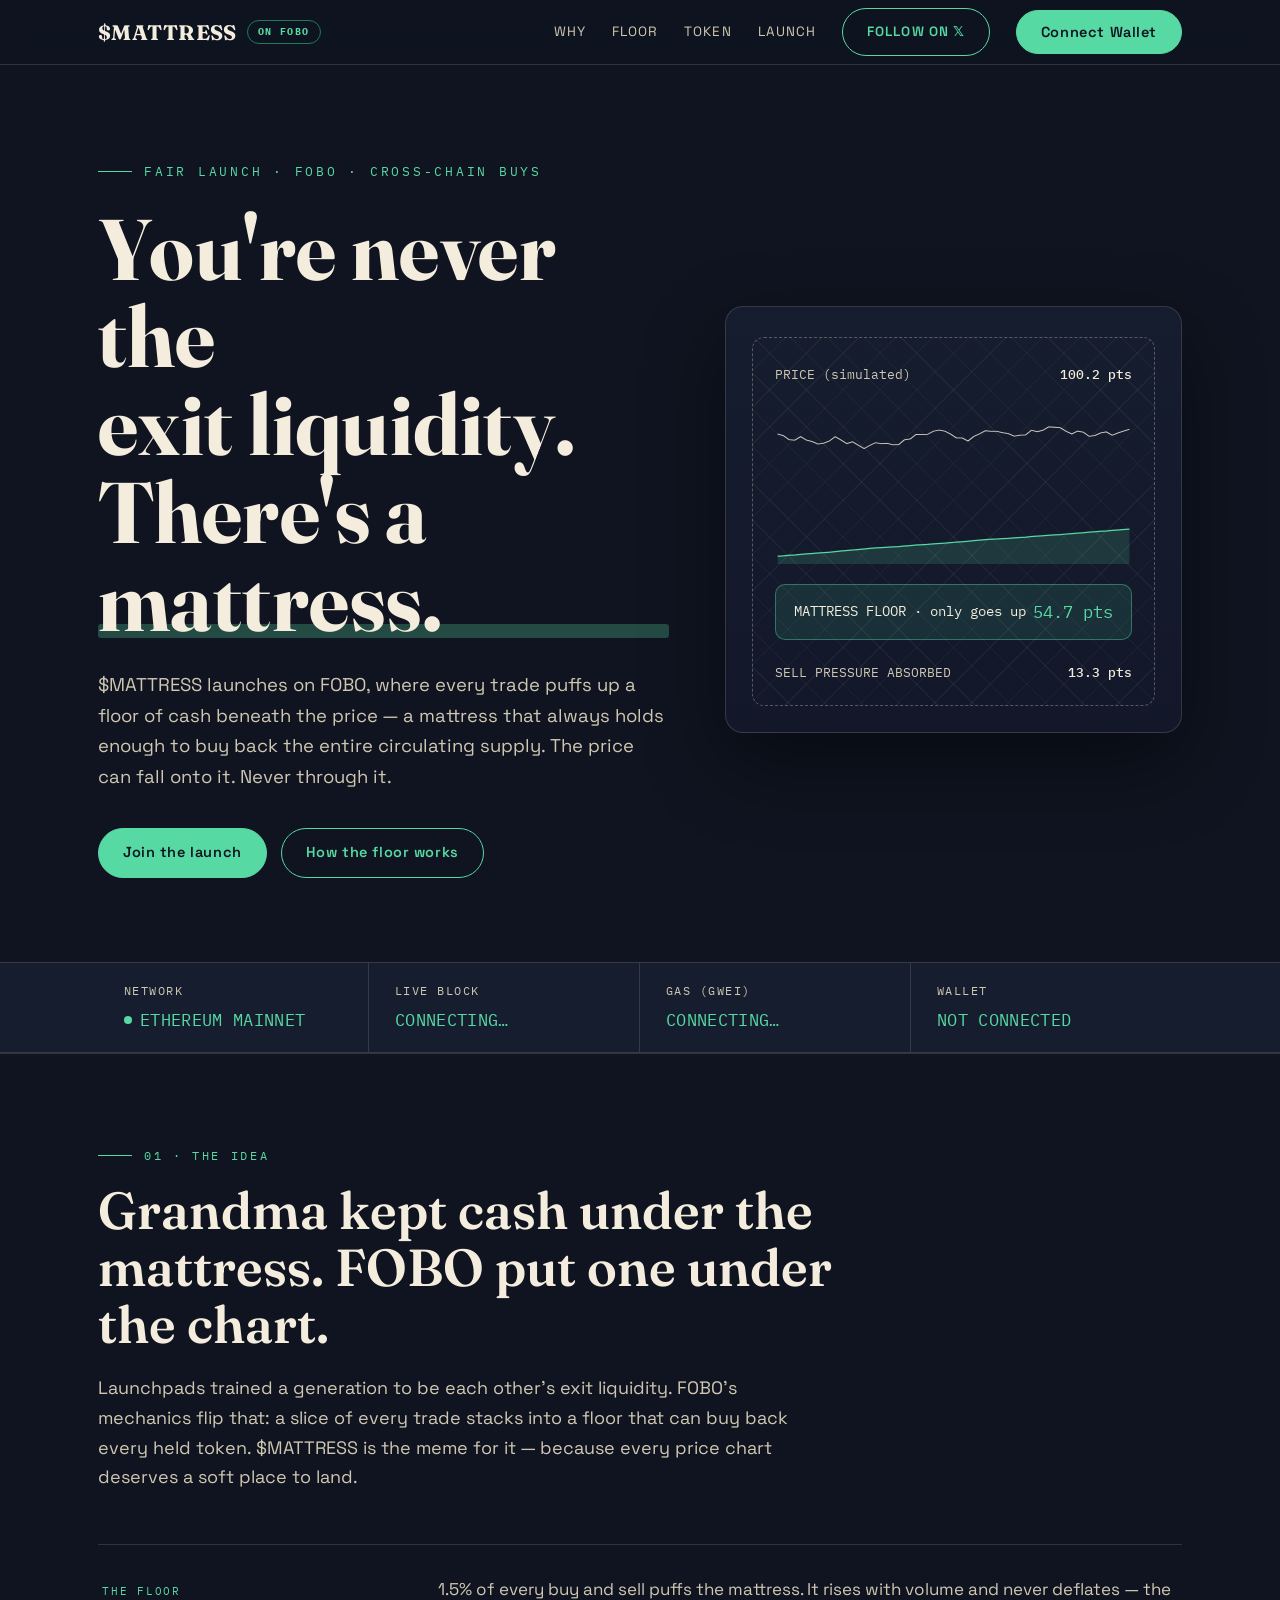
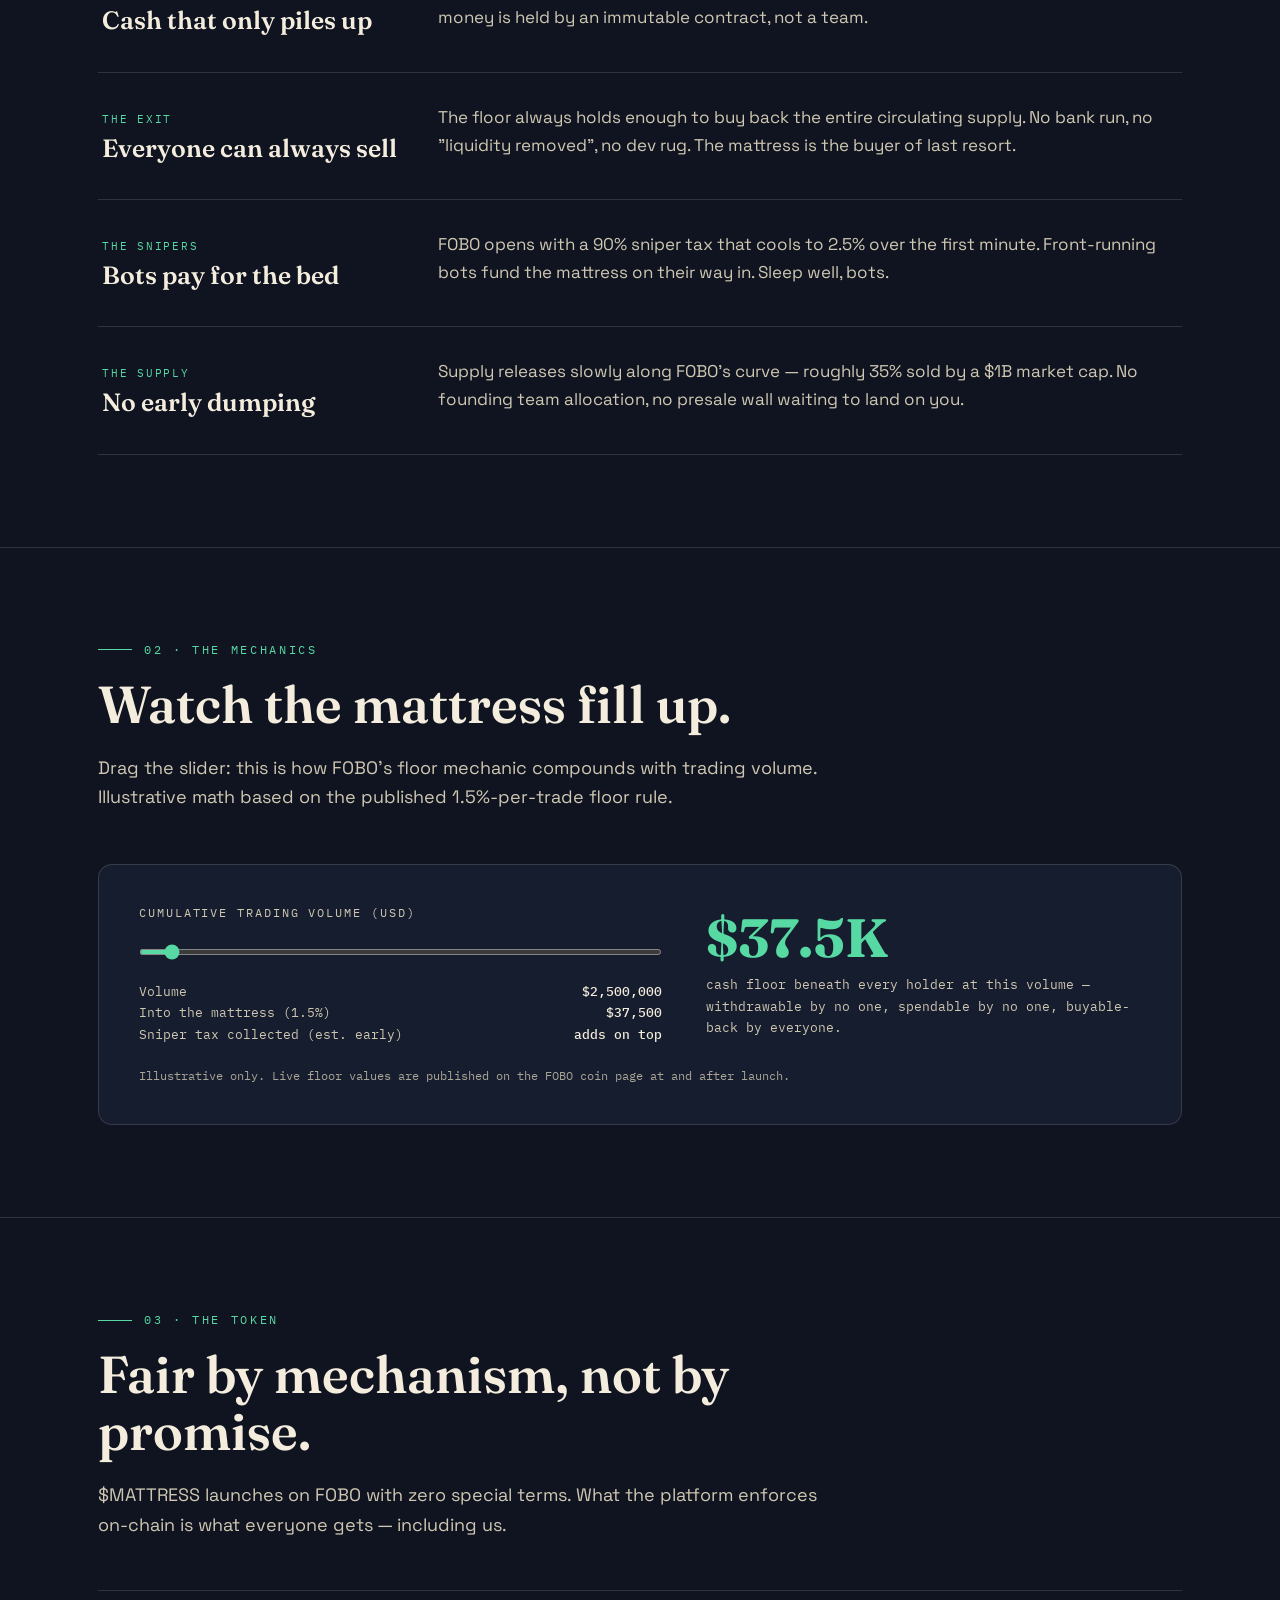
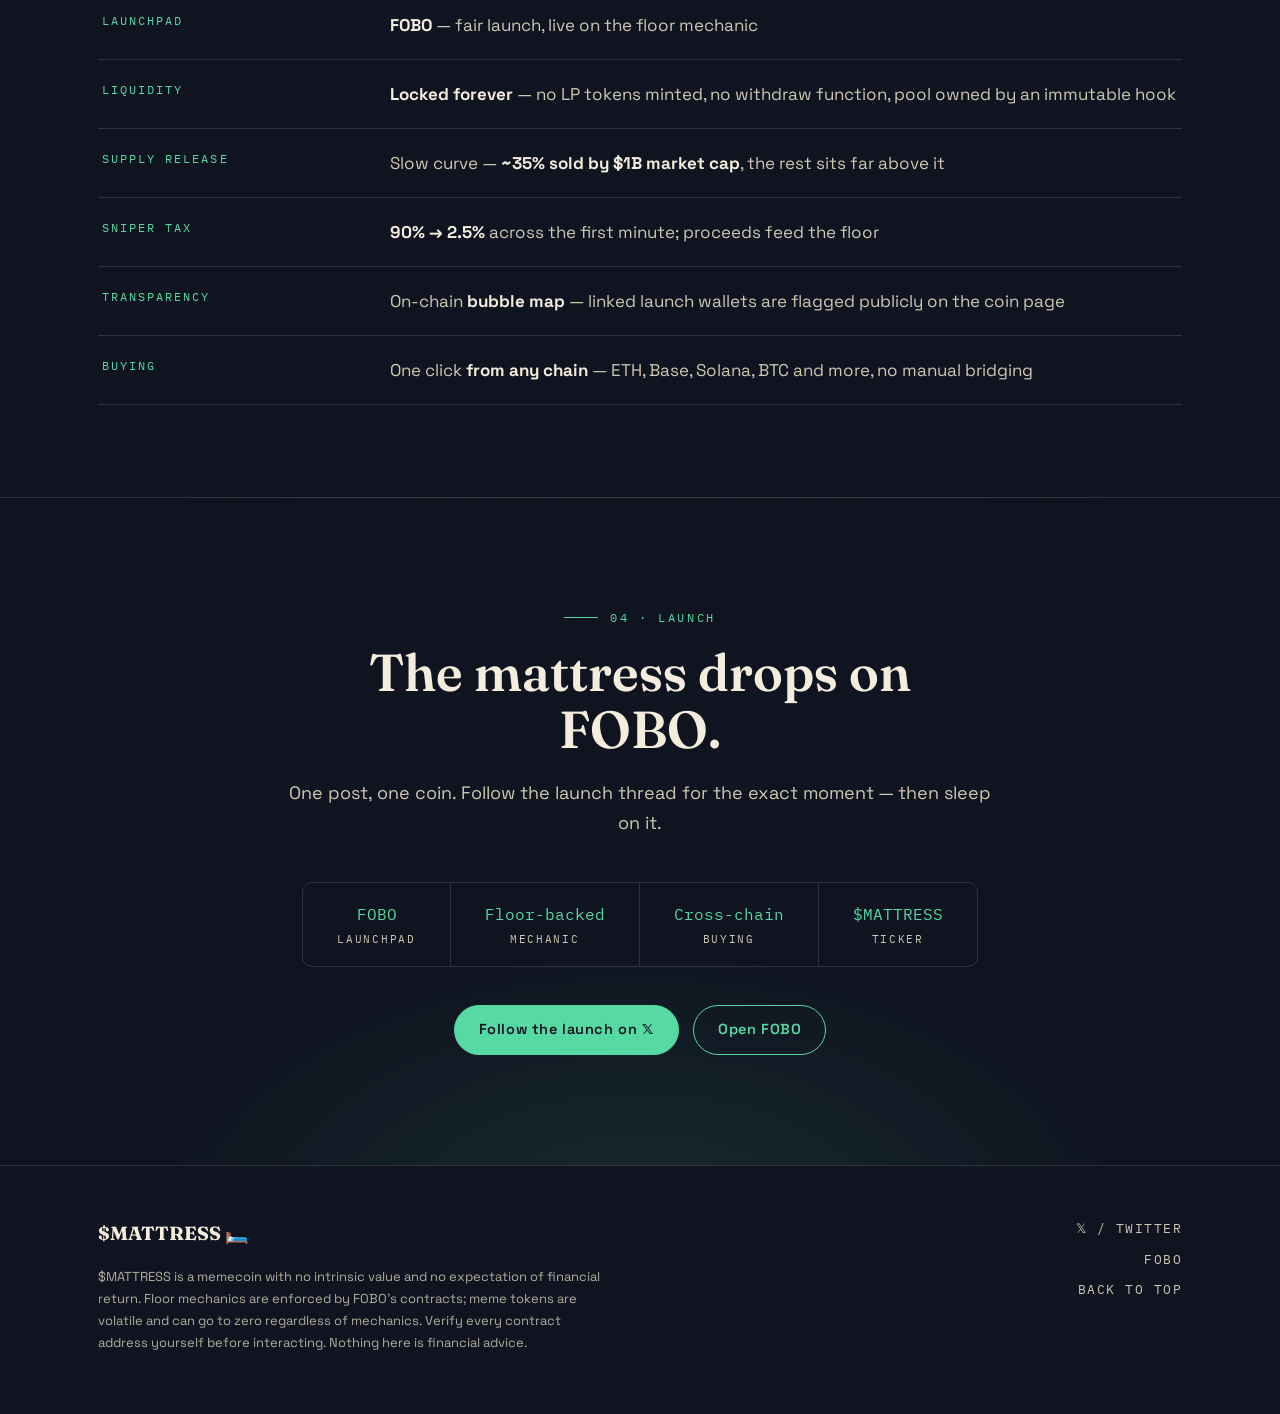
==== index.html @ c9ca2977 "MATTRESS — launch site for FOBO (live chain bar, wallet connect, floor calculator)" ====
<!DOCTYPE html>
<html lang="en">
<head>
<meta charset="UTF-8">
<meta name="viewport" content="width=device-width, initial-scale=1.0">
<title>$MATTRESS — The money sleeps under you.</title>
<meta name="description" content="$MATTRESS — launched on FOBO. The floor is a mattress of cash, and it only gets thicker.">
<link rel="preconnect" href="https://fonts.googleapis.com">
<link rel="preconnect" href="https://fonts.gstatic.com" crossorigin>
<link href="https://fonts.googleapis.com/css2?family=Fraunces:opsz,wght@9..144,400;9..144,600;9..144,700&family=Space+Grotesk:wght@400;500;600&family=IBM+Plex+Mono:wght@400;500&display=swap" rel="stylesheet">
<style>
  :root {
    --ink: #0f1420;
    --ink-2: #161d2e;
    --cream: #f4eddd;
    --cream-dim: #cfc7b2;
    --stitch: #d9cfb8;
    --green: #57d9a3;
    --green-deep: #1e7a58;
    --gold: #e8c25c;
    --rose: #e07a6b;
    --line: rgba(244, 237, 221, 0.14);
    --display: "Fraunces", Georgia, serif;
    --body: "Space Grotesk", system-ui, sans-serif;
    --mono: "IBM Plex Mono", ui-monospace, monospace;
  }
  * { margin: 0; padding: 0; box-sizing: border-box; }
  html { scroll-behavior: smooth; }
  body {
    background: var(--ink); color: var(--cream);
    font-family: var(--body); font-size: 17px; line-height: 1.65;
    -webkit-font-smoothing: antialiased; overflow-x: hidden;
  }
  ::selection { background: var(--green); color: var(--ink); }
  a { color: inherit; }
  .wrap { max-width: 1140px; margin: 0 auto; padding: 0 28px; }

  /* quilted mattress texture */
  .quilt {
    background-image:
      repeating-linear-gradient(45deg, rgba(244,237,221,0.05) 0 1px, transparent 1px 26px),
      repeating-linear-gradient(-45deg, rgba(244,237,221,0.05) 0 1px, transparent 1px 26px);
  }

  /* ---------- nav ---------- */
  nav {
    position: sticky; top: 0; z-index: 50;
    background: rgba(15, 20, 32, 0.9); backdrop-filter: blur(10px);
    border-bottom: 1px solid var(--line);
  }
  .nav-in { display: flex; align-items: center; justify-content: space-between; height: 64px; }
  .wordmark {
    font-family: var(--display); font-size: 21px; font-weight: 700;
    letter-spacing: 0.02em; text-decoration: none; display: flex; align-items: center; gap: 10px;
  }
  .pill-tag {
    font-family: var(--mono); font-size: 10px; letter-spacing: 0.14em;
    border: 1px solid var(--green-deep); color: var(--green);
    border-radius: 999px; padding: 3px 10px; text-transform: uppercase;
  }
  .nav-links { display: flex; gap: 26px; align-items: center; }
  .nav-links a {
    text-decoration: none; font-size: 13.5px; letter-spacing: 0.08em;
    text-transform: uppercase; color: var(--cream-dim); transition: color 0.2s;
  }
  .nav-links a:hover { color: var(--green); }
  .btn {
    display: inline-flex; align-items: center; gap: 10px; cursor: pointer;
    font-family: var(--body); font-size: 14.5px; font-weight: 600; letter-spacing: 0.04em;
    padding: 12px 24px; border-radius: 999px; border: 1px solid var(--green);
    background: var(--green); color: var(--ink); text-decoration: none;
    transition: transform 0.18s, filter 0.2s;
  }
  .btn:hover { transform: translateY(-2px); filter: brightness(1.08); }
  .btn.ghost { background: transparent; color: var(--green); }
  .btn.ghost:hover { background: rgba(87, 217, 163, 0.1); }
  .btn:disabled { opacity: 0.6; cursor: progress; transform: none; }

  /* ---------- hero ---------- */
  .hero { position: relative; padding: 96px 0 84px; overflow: hidden; }
  .hero-grid { display: grid; grid-template-columns: 1.25fr 1fr; gap: 56px; align-items: center; }
  .eyebrow {
    font-family: var(--mono); font-size: 12.5px; letter-spacing: 0.22em;
    text-transform: uppercase; color: var(--green); display: flex; align-items: center; gap: 12px;
    margin-bottom: 24px;
  }
  .eyebrow::before { content: ""; width: 34px; height: 1px; background: var(--green); }
  h1 {
    font-family: var(--display); font-weight: 700;
    font-size: clamp(46px, 7.2vw, 86px); line-height: 1.02; letter-spacing: 0.005em;
  }
  h1 .under { position: relative; display: inline-block; }
  h1 .under::after {
    content: ""; position: absolute; left: 0; right: 0; bottom: 6px; height: 14px;
    background: rgba(87, 217, 163, 0.28); z-index: -1; border-radius: 3px;
  }
  .hero-sub { max-width: 48ch; color: var(--cream-dim); margin: 26px 0 36px; font-size: 18.5px; }
  .cta-row { display: flex; gap: 14px; flex-wrap: wrap; }

  /* mattress illustration (CSS art) */
  .bed {
    position: relative; border-radius: 18px; padding: 30px 26px 26px;
    background: linear-gradient(180deg, var(--ink-2), #12182a);
    border: 1px solid var(--line);
    box-shadow: 0 30px 80px rgba(0,0,0,0.45);
  }
  .bed .quilt { border-radius: 12px; border: 1.5px dashed rgba(217,207,184,0.35); padding: 26px 22px 22px; }
  .price-stack { display: grid; gap: 12px; }
  .price-line { display: flex; justify-content: space-between; align-items: baseline;
    font-family: var(--mono); font-size: 13px; color: var(--cream-dim); }
  .price-line b { color: var(--cream); font-weight: 500; }
  .chart-box { height: 150px; margin: 16px 0 8px; }
  canvas { width: 100%; height: 100%; display: block; }
  .floor-pill {
    display: flex; justify-content: space-between; align-items: center;
    background: rgba(87, 217, 163, 0.12); border: 1px solid rgba(87, 217, 163, 0.4);
    border-radius: 10px; padding: 13px 18px; font-family: var(--mono); font-size: 13.5px;
  }
  .floor-pill .v { color: var(--green); font-size: 17px; }

  /* ---------- live tech bar ---------- */
  .techbar {
    border-top: 1px solid var(--line); border-bottom: 1px solid var(--line);
    background: var(--ink-2);
  }
  .techbar-in {
    display: flex; flex-wrap: wrap; gap: 0;
  }
  .tech-cell {
    flex: 1 1 180px; padding: 18px 26px; border-right: 1px solid var(--line);
    font-family: var(--mono); font-size: 12px; letter-spacing: 0.12em;
    text-transform: uppercase; color: var(--cream-dim);
  }
  .tech-cell:last-child { border-right: 0; }
  .tech-cell .v { display: block; font-size: 17px; letter-spacing: 0.02em; color: var(--green); margin-top: 5px; }
  .tech-cell .v.dot { display: inline-flex; align-items: center; gap: 8px; }
  .led { width: 8px; height: 8px; border-radius: 50%; background: var(--green); animation: pulse 2s infinite; }
  @keyframes pulse { 0%,100% { opacity: 1; } 50% { opacity: 0.35; } }

  /* ---------- sections ---------- */
  .band { padding: 92px 0; border-top: 1px solid var(--line); }
  .kicker {
    font-family: var(--mono); font-size: 12px; letter-spacing: 0.22em;
    text-transform: uppercase; color: var(--green); margin-bottom: 16px;
    display: flex; align-items: center; gap: 12px;
  }
  .kicker::before { content: ""; width: 34px; height: 1px; background: currentColor; }
  h2 { font-family: var(--display); font-weight: 600; font-size: clamp(32px, 4.6vw, 52px); line-height: 1.1; max-width: 24ch; }
  .lede { margin-top: 20px; max-width: 60ch; color: var(--cream-dim); font-size: 18px; }

  /* how-it-works rows */
  .rows { margin-top: 52px; display: grid; gap: 0; }
  .row {
    display: grid; grid-template-columns: 300px 1fr; gap: 36px;
    padding: 30px 4px; border-top: 1px solid var(--line); align-items: baseline;
  }
  .row:last-child { border-bottom: 1px solid var(--line); }
  .row h3 { font-family: var(--display); font-weight: 600; font-size: 25px; }
  .row p { color: var(--cream-dim); }
  .row .tag { font-family: var(--mono); font-size: 11px; letter-spacing: 0.16em; text-transform: uppercase; color: var(--green); }

  /* calculator */
  .calc {
    margin-top: 52px; border: 1px solid var(--line); border-radius: 14px;
    padding: 38px 40px; background: var(--ink-2);
  }
  .calc-grid { display: grid; grid-template-columns: 1.2fr 1fr; gap: 44px; align-items: center; }
  .calc label { display: block; font-family: var(--mono); font-size: 12px;
    letter-spacing: 0.16em; text-transform: uppercase; color: var(--cream-dim); margin-bottom: 12px; }
  input[type="range"] {
    width: 100%; accent-color: var(--green); height: 6px;
  }
  .calc-readout { text-align: left; }
  .calc-readout .big {
    font-family: var(--display); font-size: 54px; font-weight: 700; color: var(--green); line-height: 1.05;
  }
  .calc-readout .sub { font-family: var(--mono); font-size: 13px; color: var(--cream-dim); margin-top: 8px; }
  .calc-note { font-family: var(--mono); font-size: 11.5px; color: var(--cream-dim); margin-top: 22px; opacity: 0.8; }

  /* tokenomics table */
  .spec { margin-top: 50px; border-top: 1px solid var(--line); }
  .spec-row {
    display: grid; grid-template-columns: 260px 1fr; gap: 28px;
    padding: 20px 4px; border-bottom: 1px solid var(--line);
  }
  .spec-row dt { font-family: var(--mono); font-size: 12px; letter-spacing: 0.17em; text-transform: uppercase; color: var(--green); }
  .spec-row dd { color: var(--cream-dim); }
  .spec-row dd strong { color: var(--cream); }

  /* launch band */
  .launch {
    padding: 110px 0; text-align: center; border-top: 1px solid var(--line);
    background:
      radial-gradient(ellipse 55% 60% at 50% 110%, rgba(87, 217, 163, 0.12), transparent 70%),
      var(--ink);
  }
  .launch h2 { margin: 0 auto; max-width: 20ch; }
  .mint-facts {
    display: inline-flex; margin: 44px 0 38px; border: 1px solid var(--line);
    border-radius: 10px; overflow: hidden;
  }
  .mint-facts .f { padding: 18px 34px; border-right: 1px solid var(--line); }
  .mint-facts .f:last-child { border-right: 0; }
  .mint-facts .v { font-family: var(--mono); font-size: 16px; color: var(--green); }
  .mint-facts .k { font-family: var(--mono); font-size: 10.5px; letter-spacing: 0.16em; text-transform: uppercase; color: var(--cream-dim); margin-top: 4px; }

  /* footer */
  footer { border-top: 1px solid var(--line); padding: 52px 0 60px; }
  .foot-grid { display: flex; justify-content: space-between; gap: 32px; flex-wrap: wrap; }
  .foot-mark { font-family: var(--display); font-size: 19px; font-weight: 700; }
  .disclaimer { max-width: 64ch; font-size: 13px; color: var(--cream-dim); line-height: 1.7; margin-top: 16px; opacity: 0.85; }
  .foot-links { display: flex; flex-direction: column; gap: 10px; text-align: right; }
  .foot-links a {
    text-decoration: none; font-family: var(--mono); font-size: 12.5px;
    letter-spacing: 0.12em; text-transform: uppercase; color: var(--cream-dim);
  }
  .foot-links a:hover { color: var(--green); }

  .wallet-chip {
    font-family: var(--mono); font-size: 12px; color: var(--green);
    border: 1px solid var(--green-deep); border-radius: 999px; padding: 8px 16px;
  }

  /* responsive */
  @media (max-width: 920px) {
    .hero-grid { grid-template-columns: 1fr; gap: 46px; }
    .row { grid-template-columns: 1fr; gap: 10px; }
    .calc-grid { grid-template-columns: 1fr; gap: 30px; }
    .spec-row { grid-template-columns: 1fr; gap: 6px; }
    .nav-links a:not(.btn) { display: none; }
    .mint-facts { flex-direction: column; }
    .mint-facts .f { border-right: 0; border-bottom: 1px solid var(--line); }
    .mint-facts .f:last-child { border-bottom: 0; }
    .foot-links { text-align: left; }
  }
  @media (prefers-reduced-motion: reduce) {
    html { scroll-behavior: auto; }
    .btn:hover { transform: none; }
    .led { animation: none; }
  }
</style>
</head>
<body>

<nav>
  <div class="wrap nav-in">
    <a class="wordmark" href="#top">$MATTRESS <span class="pill-tag">on FOBO</span></a>
    <div class="nav-links">
      <a href="#why">Why</a>
      <a href="#floor">Floor</a>
      <a href="#token">Token</a>
      <a href="#launch">Launch</a>
      <!-- TODO(user): replace with real X profile -->
      <a class="btn ghost" href="#" rel="noopener">Follow on 𝕏</a>
      <button class="btn" id="connectBtn">Connect Wallet</button>
    </div>
  </div>
</nav>

<header class="hero" id="top">
  <div class="wrap hero-grid">
    <div>
      <div class="eyebrow">Fair launch · FOBO · cross-chain buys</div>
      <h1>You're never the<br>exit liquidity.<br><span class="under">There's a mattress.</span></h1>
      <p class="hero-sub">
        $MATTRESS launches on FOBO, where every trade puffs up a floor of cash
        beneath the price — a mattress that always holds enough to buy back the
        entire circulating supply. The price can fall onto it. Never through it.
      </p>
      <div class="cta-row">
        <a class="btn" href="#launch">Join the launch</a>
        <a class="btn ghost" href="#floor">How the floor works</a>
      </div>
    </div>
    <aside class="bed" aria-label="Live floor panel">
      <div class="quilt">
        <div class="price-stack">
          <div class="price-line"><span>PRICE (simulated)</span><b id="simPrice">—</b></div>
          <div class="chart-box"><canvas id="chart" width="560" height="300"></canvas></div>
          <div class="floor-pill">
            <span>MATTRESS FLOOR · only goes up</span>
            <span class="v" id="simFloor">—</span>
          </div>
          <div class="price-line" style="margin-top:10px"><span>SELL PRESSURE ABSORBED</span><b id="simAbsorbed">—</b></div>
        </div>
      </div>
    </aside>
  </div>
</header>

<section class="techbar quilt" aria-label="Live network status">
  <div class="wrap techbar-in">
    <div class="tech-cell">Network<div class="v dot"><span class="led"></span> Ethereum mainnet</div></div>
    <div class="tech-cell">Live block<div class="v" id="liveBlock">connecting…</div></div>
    <div class="tech-cell">Gas (gwei)<div class="v" id="liveGas">connecting…</div></div>
    <div class="tech-cell">Wallet<div class="v" id="liveWallet">not connected</div></div>
  </div>
</section>

<section class="band" id="why">
  <div class="wrap">
    <div class="kicker">01 · The idea</div>
    <h2>Grandma kept cash under the mattress. FOBO put one under the chart.</h2>
    <p class="lede">
      Launchpads trained a generation to be each other's exit liquidity.
      FOBO's mechanics flip that: a slice of every trade stacks into a floor
      that can buy back every held token. $MATTRESS is the meme for it —
      because every price chart deserves a soft place to land.
    </p>
    <div class="rows">
      <div class="row">
        <div><div class="tag">The floor</div><h3>Cash that only piles up</h3></div>
        <p>1.5% of every buy and sell puffs the mattress. It rises with volume and
        never deflates — the money is held by an immutable contract, not a team.</p>
      </div>
      <div class="row">
        <div><div class="tag">The exit</div><h3>Everyone can always sell</h3></div>
        <p>The floor always holds enough to buy back the entire circulating supply.
        No bank run, no "liquidity removed", no dev rug. The mattress is the buyer of last resort.</p>
      </div>
      <div class="row">
        <div><div class="tag">The snipers</div><h3>Bots pay for the bed</h3></div>
        <p>FOBO opens with a 90% sniper tax that cools to 2.5% over the first minute.
        Front-running bots fund the mattress on their way in. Sleep well, bots.</p>
      </div>
      <div class="row">
        <div><div class="tag">The supply</div><h3>No early dumping</h3></div>
        <p>Supply releases slowly along FOBO's curve — roughly 35% sold by a $1B market cap.
        No founding team allocation, no presale wall waiting to land on you.</p>
      </div>
    </div>
  </div>
</section>

<section class="band" id="floor">
  <div class="wrap">
    <div class="kicker">02 · The mechanics</div>
    <h2>Watch the mattress fill up.</h2>
    <p class="lede">Drag the slider: this is how FOBO's floor mechanic compounds
    with trading volume. Illustrative math based on the published 1.5%-per-trade floor rule.</p>
    <div class="calc">
      <div class="calc-grid">
        <div>
          <label for="vol">Cumulative trading volume (USD)</label>
          <input type="range" id="vol" min="10000" max="50000000" step="10000" value="2500000">
          <div class="price-line" style="margin-top:18px">
            <span>Volume</span><b id="volOut">$2,500,000</b>
          </div>
          <div class="price-line">
            <span>Into the mattress (1.5%)</span><b id="floorOut">$37,500</b>
          </div>
          <div class="price-line">
            <span>Sniper tax collected (est. early)</span><b id="sniperOut">adds on top</b>
          </div>
        </div>
        <div class="calc-readout">
          <div class="big" id="floorBig">$37.5K</div>
          <div class="sub">cash floor beneath every holder at this volume —
          withdrawable by no one, spendable by no one, buyable-back by everyone.</div>
        </div>
      </div>
      <div class="calc-note">Illustrative only. Live floor values are published on the FOBO coin page at and after launch.</div>
    </div>
  </div>
</section>

<section class="band" id="token">
  <div class="wrap">
    <div class="kicker">03 · The token</div>
    <h2>Fair by mechanism, not by promise.</h2>
    <p class="lede">$MATTRESS launches on FOBO with zero special terms. What the
    platform enforces on-chain is what everyone gets — including us.</p>
    <dl class="spec">
      <div class="spec-row"><dt>Launchpad</dt><dd><strong>FOBO</strong> — fair launch, live on the floor mechanic</dd></div>
      <div class="spec-row"><dt>Liquidity</dt><dd><strong>Locked forever</strong> — no LP tokens minted, no withdraw function, pool owned by an immutable hook</dd></div>
      <div class="spec-row"><dt>Supply release</dt><dd>Slow curve — <strong>~35% sold by $1B market cap</strong>, the rest sits far above it</dd></div>
      <div class="spec-row"><dt>Sniper tax</dt><dd><strong>90% → 2.5%</strong> across the first minute; proceeds feed the floor</dd></div>
      <div class="spec-row"><dt>Transparency</dt><dd>On-chain <strong>bubble map</strong> — linked launch wallets are flagged publicly on the coin page</dd></div>
      <div class="spec-row"><dt>Buying</dt><dd>One click <strong>from any chain</strong> — ETH, Base, Solana, BTC and more, no manual bridging</dd></div>
    </dl>
  </div>
</section>

<section class="launch" id="launch">
  <div class="wrap">
    <div class="kicker" style="justify-content:center">04 · Launch</div>
    <h2>The mattress drops on FOBO.</h2>
    <p class="lede" style="margin-left:auto;margin-right:auto">
      One post, one coin. Follow the launch thread for the exact moment —
      then sleep on it.
    </p>
    <div class="mint-facts">
      <div class="f"><div class="v">FOBO</div><div class="k">Launchpad</div></div>
      <div class="f"><div class="v">Floor-backed</div><div class="k">Mechanic</div></div>
      <div class="f"><div class="v">Cross-chain</div><div class="k">Buying</div></div>
      <div class="f"><div class="v">$MATTRESS</div><div class="k">Ticker</div></div>
    </div>
    <div>
      <div class="cta-row" style="justify-content:center">
        <!-- TODO(user): replace with real X profile -->
        <a class="btn" href="#" rel="noopener">Follow the launch on 𝕏</a>
        <a class="btn ghost" href="https://fobo.fun" target="_blank" rel="noopener">Open FOBO</a>
      </div>
    </div>
  </div>
</section>

<footer>
  <div class="wrap foot-grid">
    <div>
      <div class="foot-mark">$MATTRESS 🛏️</div>
      <p class="disclaimer">
        $MATTRESS is a memecoin with no intrinsic value and no expectation of
        financial return. Floor mechanics are enforced by FOBO's contracts;
        meme tokens are volatile and can go to zero regardless of mechanics.
        Verify every contract address yourself before interacting. Nothing here
        is financial advice.
      </p>
    </div>
    <div class="foot-links">
      <!-- TODO(user): real X URL -->
      <a href="#">𝕏 / Twitter</a>
      <a href="https://fobo.fun" target="_blank" rel="noopener">FOBO</a>
      <a href="#top">Back to top</a>
    </div>
  </div>
</footer>

<script>
(function () {
  "use strict";

  /* ---------- live chain data (real RPC calls, graceful fallback) ---------- */
  const RPCS = ["https://ethereum-rpc.publicnode.com", "https://1rpc.io/eth", "https://cloudflare-eth.com"];
  async function rpc(method, params) {
    for (const url of RPCS) {
      try {
        const r = await fetch(url, {
          method: "POST", headers: { "Content-Type": "application/json" },
          body: JSON.stringify({ jsonrpc: "2.0", id: 1, method, params: params || [] })
        });
        const j = await r.json();
        if (j.result !== undefined) return j.result;
      } catch (e) { /* try next */ }
    }
    return null;
  }
  async function tickChain() {
    const [blockHex, gasHex] = await Promise.all([
      rpc("eth_blockNumber"),
      rpc("eth_gasPrice")
    ]);
    if (blockHex) {
      const el = document.getElementById("liveBlock");
      el.textContent = "#" + parseInt(blockHex, 16).toLocaleString("en-US");
    }
    if (gasHex) {
      const gwei = parseInt(gasHex, 16) / 1e9;
      document.getElementById("liveGas").textContent = gwei.toFixed(2);
    }
  }
  tickChain();
  setInterval(tickChain, 12000);

  /* ---------- wallet connect (real EIP-1193) ---------- */
  const connectBtn = document.getElementById("connectBtn");
  const liveWallet = document.getElementById("liveWallet");
  connectBtn.addEventListener("click", async () => {
    if (!window.ethereum) {
      connectBtn.textContent = "No wallet detected";
      return;
    }
    try {
      connectBtn.disabled = true;
      connectBtn.textContent = "Connecting…";
      const accounts = await window.ethereum.request({ method: "eth_requestAccounts" });
      const a = accounts[0];
      const short = a.slice(0, 6) + "…" + a.slice(-4);
      connectBtn.textContent = short;
      liveWallet.textContent = short;
      window.ethereum.on && window.ethereum.on("accountsChanged", (accs) => {
        const s = accs[0] ? accs[0].slice(0, 6) + "…" + accs[0].slice(-4) : "not connected";
        connectBtn.textContent = accs[0] ? s : "Connect Wallet";
        liveWallet.textContent = s;
      });
    } catch (e) {
      connectBtn.textContent = "Connect Wallet";
      connectBtn.disabled = false;
    }
  });

  /* ---------- simulated price/floor engine (clearly labeled) ---------- */
  const simPrice = document.getElementById("simPrice");
  const simFloor = document.getElementById("simFloor");
  const simAbsorbed = document.getElementById("simAbsorbed");
  const canvas = document.getElementById("chart");
  const ctx = canvas.getContext("2d");
  let price = 100, floor = 42, absorbed = 0;
  const hist = [];
  function step() {
    const drift = (Math.random() - 0.47) * 4.2;
    price = Math.max(floor + 4, price + drift);
    floor += Math.abs(drift) * 0.085 + 0.12;
    if (drift < -1.2) absorbed += -drift * 0.6;
    hist.push({ p: price, f: floor });
    if (hist.length > 140) hist.shift();
    draw();
  }
  function draw() {
    const w = canvas.width, h = canvas.height;
    ctx.clearRect(0, 0, w, h);
    const all = hist.flatMap((d) => [d.p, d.f]);
    const min = Math.min(...all) * 0.96, max = Math.max(...all) * 1.04;
    const y = (v) => h - ((v - min) / (max - min)) * (h - 16) - 8;
    const x = (i) => (i / Math.max(1, hist.length - 1)) * (w - 8) + 4;
    // floor area
    ctx.beginPath();
    hist.forEach((d, i) => { const px = x(i), py = y(d.f); i ? ctx.lineTo(px, py) : ctx.moveTo(px, py); });
    ctx.lineTo(x(hist.length - 1), h); ctx.lineTo(x(0), h); ctx.closePath();
    ctx.fillStyle = "rgba(87,217,163,0.16)"; ctx.fill();
    // floor line
    ctx.beginPath();
    hist.forEach((d, i) => { const px = x(i), py = y(d.f); i ? ctx.lineTo(px, py) : ctx.moveTo(px, py); });
    ctx.strokeStyle = "#57d9a3"; ctx.lineWidth = 2.5; ctx.stroke();
    // price line
    ctx.beginPath();
    hist.forEach((d, i) => { const px = x(i), py = y(d.p); i ? ctx.lineTo(px, py) : ctx.moveTo(px, py); });
    ctx.strokeStyle = "rgba(244,237,221,0.85)"; ctx.lineWidth = 1.8; ctx.stroke();
  }
  for (let i = 0; i < 60; i++) step();
  setInterval(step, 900);
  setInterval(() => {
    simPrice.textContent = price.toFixed(1) + " pts";
    simFloor.textContent = floor.toFixed(1) + " pts";
    simAbsorbed.textContent = absorbed.toFixed(1) + " pts";
  }, 300);

  /* ---------- floor calculator ---------- */
  const vol = document.getElementById("vol");
  const volOut = document.getElementById("volOut");
  const floorOut = document.getElementById("floorOut");
  const floorBig = document.getElementById("floorBig");
  function fmt(n) {
    if (n >= 1e6) return "$" + (n / 1e6).toFixed(2) + "M";
    if (n >= 1e3) return "$" + (n / 1e3).toFixed(1) + "K";
    return "$" + n.toFixed(0);
  }
  function calc() {
    const v = Number(vol.value);
    const f = v * 0.015;
    volOut.textContent = "$" + v.toLocaleString("en-US");
    floorOut.textContent = "$" + f.toLocaleString("en-US", { maximumFractionDigits: 0 });
    floorBig.textContent = fmt(f);
  }
  vol.addEventListener("input", calc);
  calc();
})();
</script>
</body>
</html>
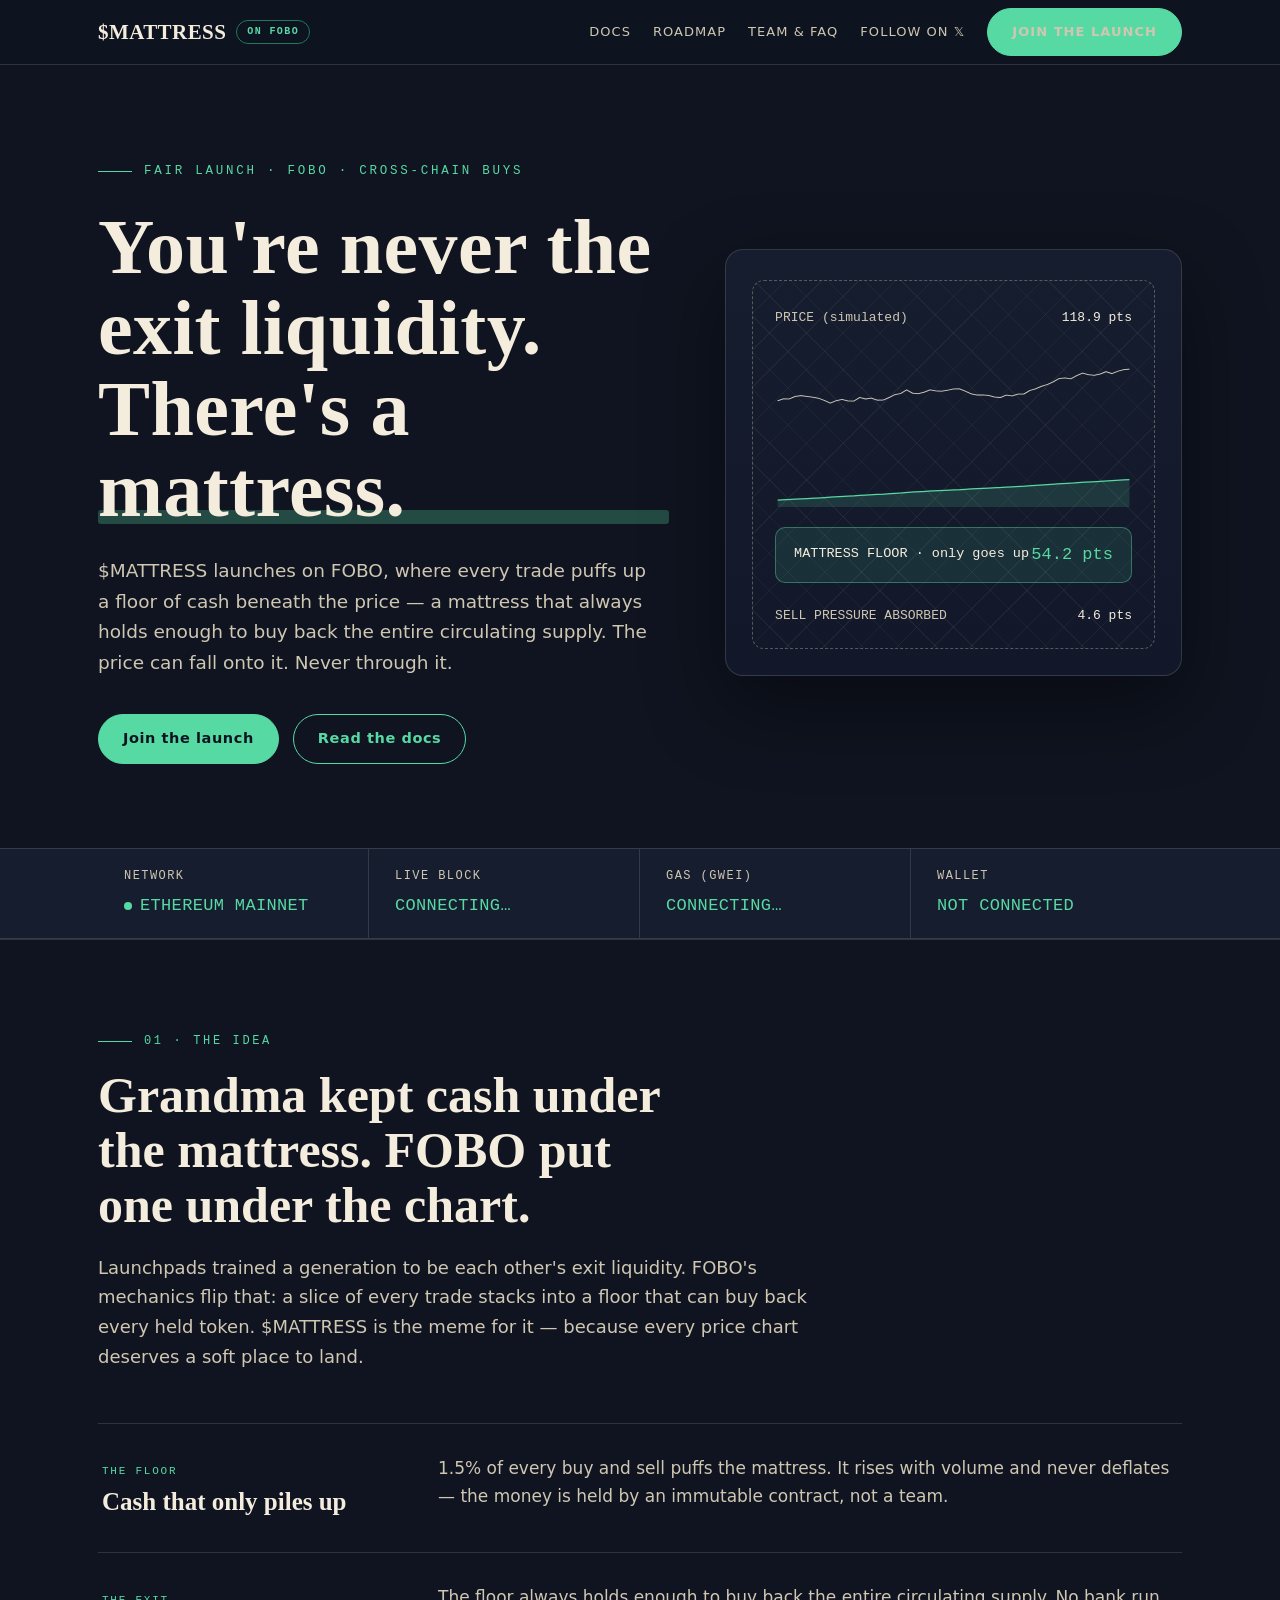
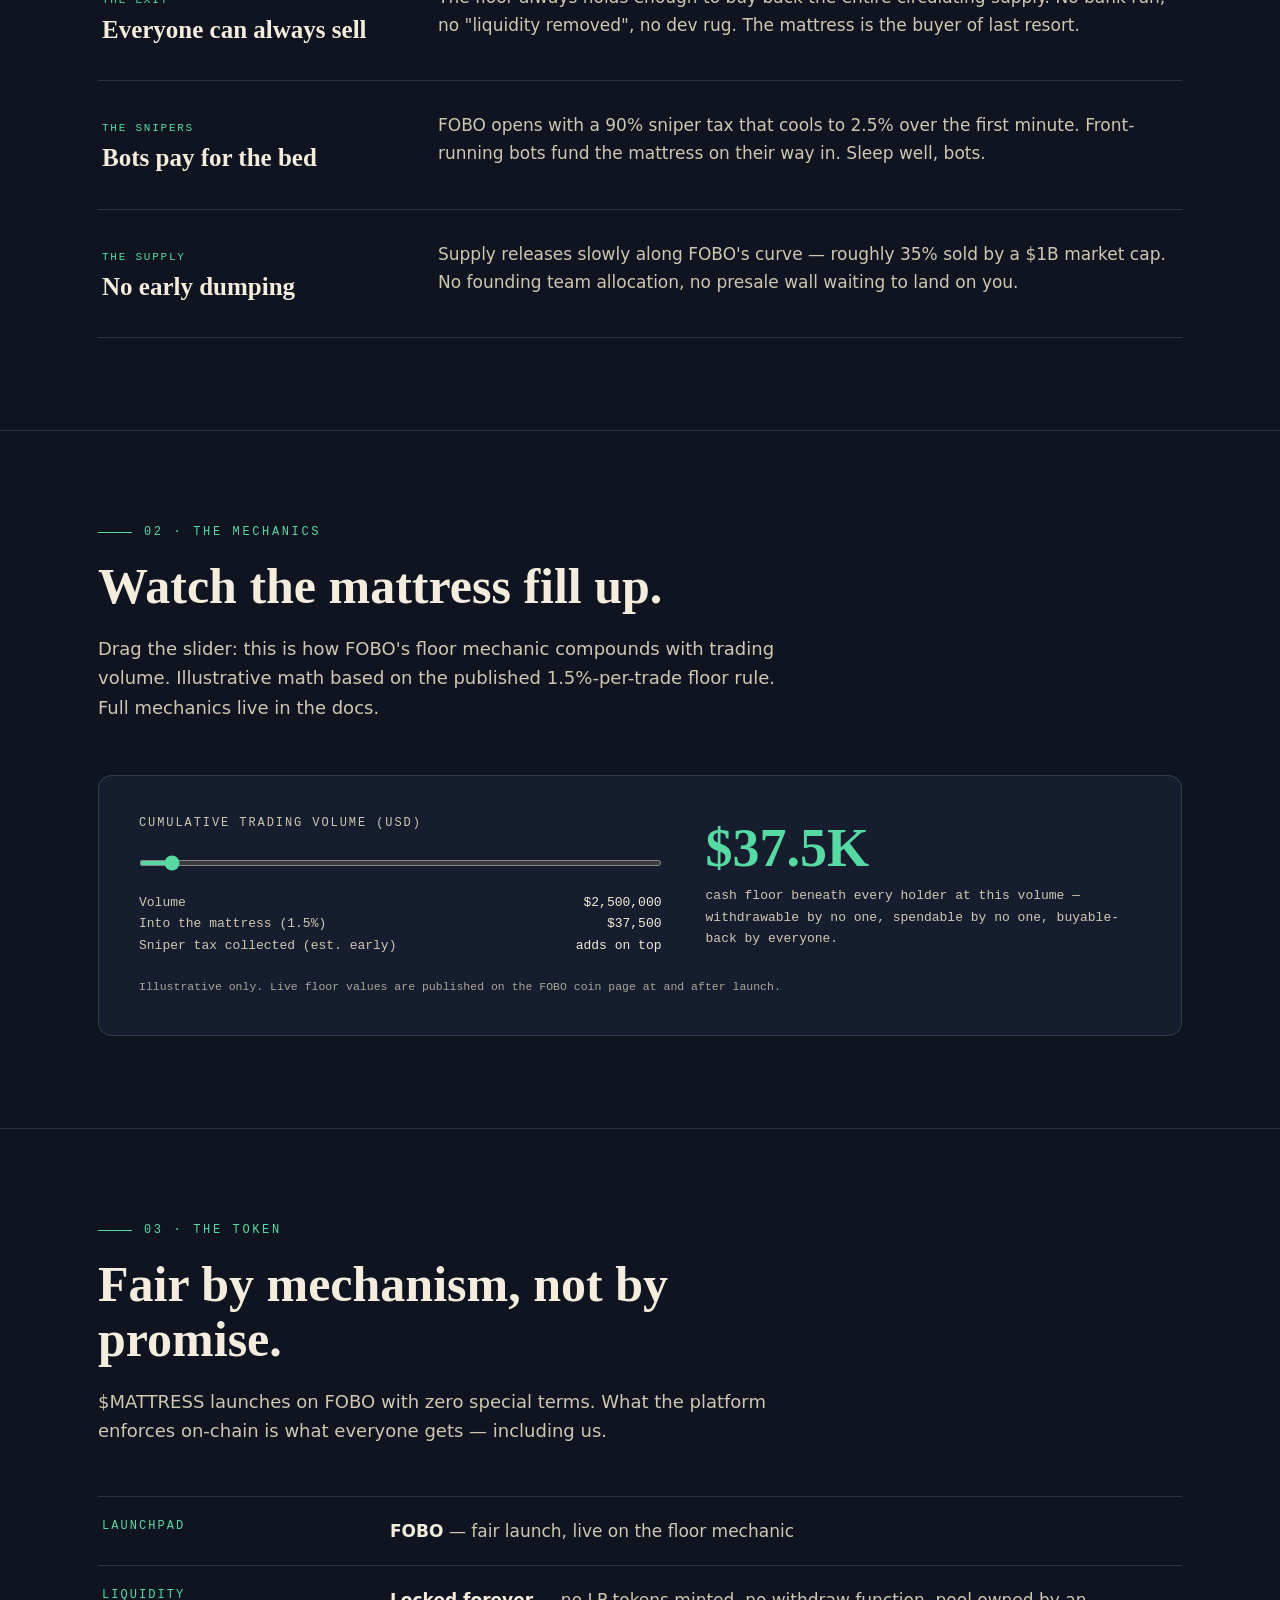
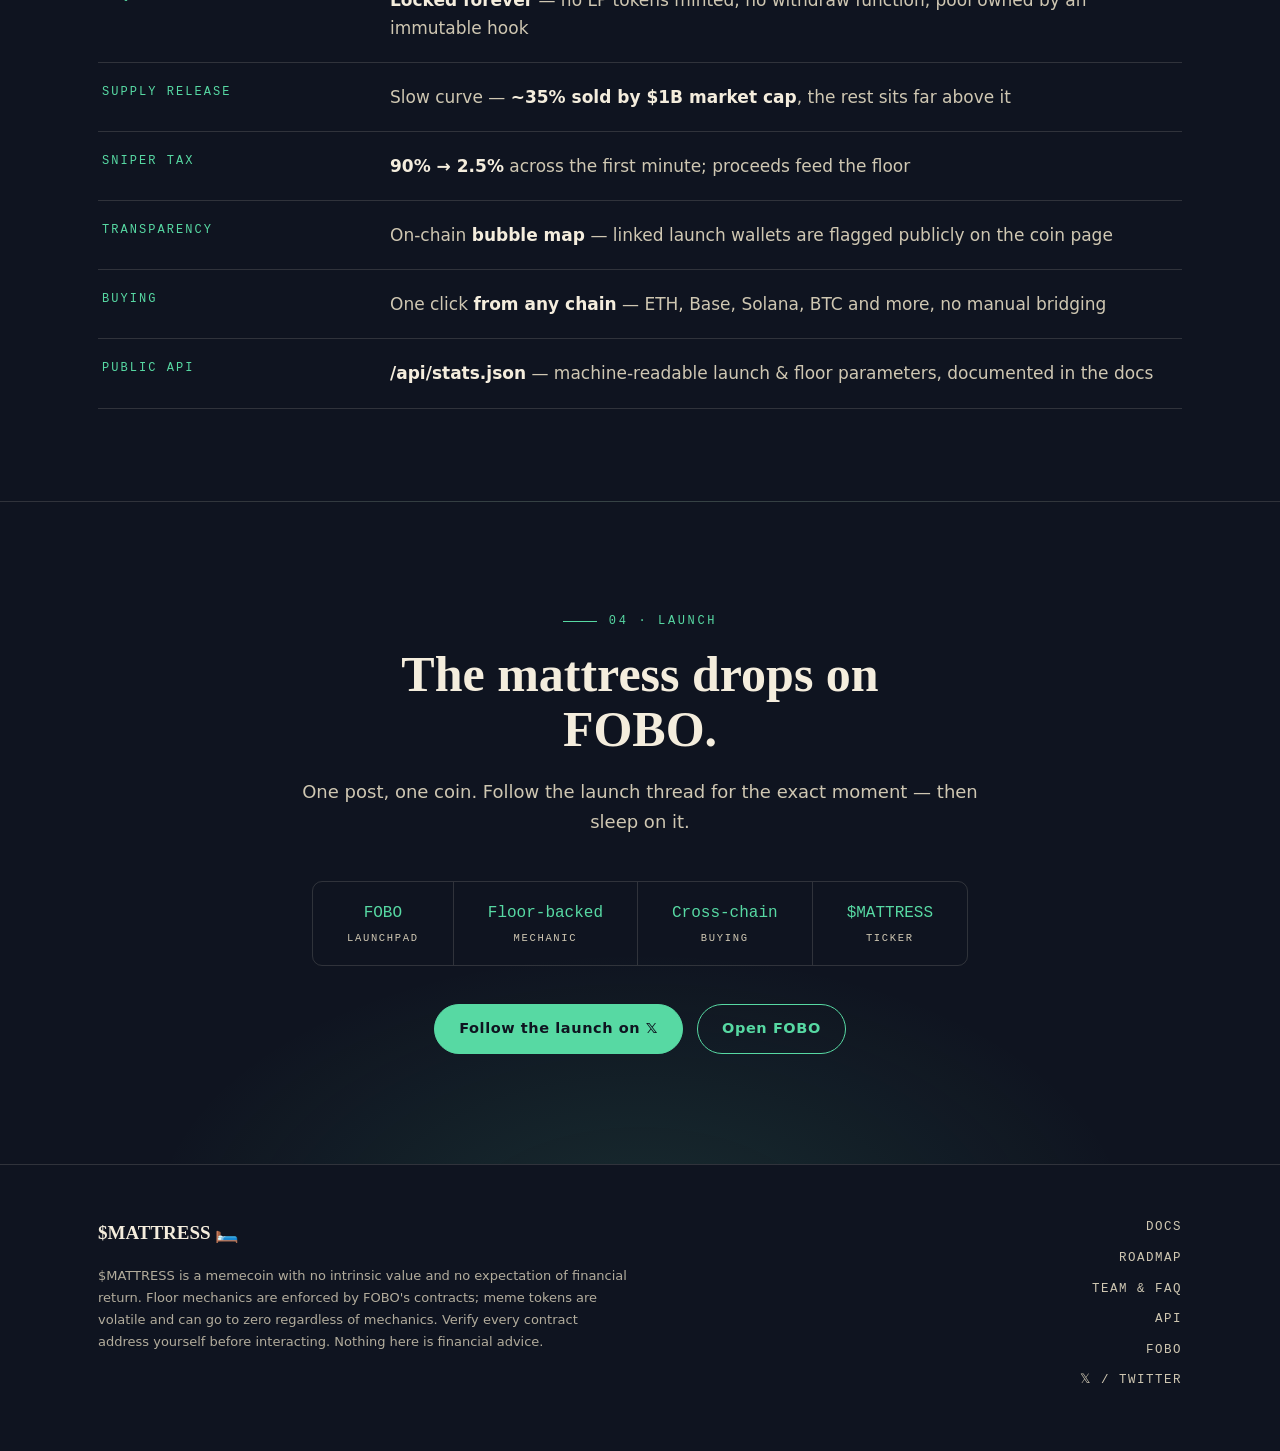
==== commit 46bdae5f: "Rebuild as Next.js 15 multi-page app: docs, roadmap, team+FAQ, /api/stats.json" ====
--- a/index.html
+++ b/index.html
@@ -1,560 +1 @@
-<!DOCTYPE html>
-<html lang="en">
-<head>
-<meta charset="UTF-8">
-<meta name="viewport" content="width=device-width, initial-scale=1.0">
-<title>$MATTRESS — The money sleeps under you.</title>
-<meta name="description" content="$MATTRESS — launched on FOBO. The floor is a mattress of cash, and it only gets thicker.">
-<link rel="preconnect" href="https://fonts.googleapis.com">
-<link rel="preconnect" href="https://fonts.gstatic.com" crossorigin>
-<link href="https://fonts.googleapis.com/css2?family=Fraunces:opsz,wght@9..144,400;9..144,600;9..144,700&family=Space+Grotesk:wght@400;500;600&family=IBM+Plex+Mono:wght@400;500&display=swap" rel="stylesheet">
-<style>
-  :root {
-    --ink: #0f1420;
-    --ink-2: #161d2e;
-    --cream: #f4eddd;
-    --cream-dim: #cfc7b2;
-    --stitch: #d9cfb8;
-    --green: #57d9a3;
-    --green-deep: #1e7a58;
-    --gold: #e8c25c;
-    --rose: #e07a6b;
-    --line: rgba(244, 237, 221, 0.14);
-    --display: "Fraunces", Georgia, serif;
-    --body: "Space Grotesk", system-ui, sans-serif;
-    --mono: "IBM Plex Mono", ui-monospace, monospace;
-  }
-  * { margin: 0; padding: 0; box-sizing: border-box; }
-  html { scroll-behavior: smooth; }
-  body {
-    background: var(--ink); color: var(--cream);
-    font-family: var(--body); font-size: 17px; line-height: 1.65;
-    -webkit-font-smoothing: antialiased; overflow-x: hidden;
-  }
-  ::selection { background: var(--green); color: var(--ink); }
-  a { color: inherit; }
-  .wrap { max-width: 1140px; margin: 0 auto; padding: 0 28px; }
-
-  /* quilted mattress texture */
-  .quilt {
-    background-image:
-      repeating-linear-gradient(45deg, rgba(244,237,221,0.05) 0 1px, transparent 1px 26px),
-      repeating-linear-gradient(-45deg, rgba(244,237,221,0.05) 0 1px, transparent 1px 26px);
-  }
-
-  /* ---------- nav ---------- */
-  nav {
-    position: sticky; top: 0; z-index: 50;
-    background: rgba(15, 20, 32, 0.9); backdrop-filter: blur(10px);
-    border-bottom: 1px solid var(--line);
-  }
-  .nav-in { display: flex; align-items: center; justify-content: space-between; height: 64px; }
-  .wordmark {
-    font-family: var(--display); font-size: 21px; font-weight: 700;
-    letter-spacing: 0.02em; text-decoration: none; display: flex; align-items: center; gap: 10px;
-  }
-  .pill-tag {
-    font-family: var(--mono); font-size: 10px; letter-spacing: 0.14em;
-    border: 1px solid var(--green-deep); color: var(--green);
-    border-radius: 999px; padding: 3px 10px; text-transform: uppercase;
-  }
-  .nav-links { display: flex; gap: 26px; align-items: center; }
-  .nav-links a {
-    text-decoration: none; font-size: 13.5px; letter-spacing: 0.08em;
-    text-transform: uppercase; color: var(--cream-dim); transition: color 0.2s;
-  }
-  .nav-links a:hover { color: var(--green); }
-  .btn {
-    display: inline-flex; align-items: center; gap: 10px; cursor: pointer;
-    font-family: var(--body); font-size: 14.5px; font-weight: 600; letter-spacing: 0.04em;
-    padding: 12px 24px; border-radius: 999px; border: 1px solid var(--green);
-    background: var(--green); color: var(--ink); text-decoration: none;
-    transition: transform 0.18s, filter 0.2s;
-  }
-  .btn:hover { transform: translateY(-2px); filter: brightness(1.08); }
-  .btn.ghost { background: transparent; color: var(--green); }
-  .btn.ghost:hover { background: rgba(87, 217, 163, 0.1); }
-  .btn:disabled { opacity: 0.6; cursor: progress; transform: none; }
-
-  /* ---------- hero ---------- */
-  .hero { position: relative; padding: 96px 0 84px; overflow: hidden; }
-  .hero-grid { display: grid; grid-template-columns: 1.25fr 1fr; gap: 56px; align-items: center; }
-  .eyebrow {
-    font-family: var(--mono); font-size: 12.5px; letter-spacing: 0.22em;
-    text-transform: uppercase; color: var(--green); display: flex; align-items: center; gap: 12px;
-    margin-bottom: 24px;
-  }
-  .eyebrow::before { content: ""; width: 34px; height: 1px; background: var(--green); }
-  h1 {
-    font-family: var(--display); font-weight: 700;
-    font-size: clamp(46px, 7.2vw, 86px); line-height: 1.02; letter-spacing: 0.005em;
-  }
-  h1 .under { position: relative; display: inline-block; }
-  h1 .under::after {
-    content: ""; position: absolute; left: 0; right: 0; bottom: 6px; height: 14px;
-    background: rgba(87, 217, 163, 0.28); z-index: -1; border-radius: 3px;
-  }
-  .hero-sub { max-width: 48ch; color: var(--cream-dim); margin: 26px 0 36px; font-size: 18.5px; }
-  .cta-row { display: flex; gap: 14px; flex-wrap: wrap; }
-
-  /* mattress illustration (CSS art) */
-  .bed {
-    position: relative; border-radius: 18px; padding: 30px 26px 26px;
-    background: linear-gradient(180deg, var(--ink-2), #12182a);
-    border: 1px solid var(--line);
-    box-shadow: 0 30px 80px rgba(0,0,0,0.45);
-  }
-  .bed .quilt { border-radius: 12px; border: 1.5px dashed rgba(217,207,184,0.35); padding: 26px 22px 22px; }
-  .price-stack { display: grid; gap: 12px; }
-  .price-line { display: flex; justify-content: space-between; align-items: baseline;
-    font-family: var(--mono); font-size: 13px; color: var(--cream-dim); }
-  .price-line b { color: var(--cream); font-weight: 500; }
-  .chart-box { height: 150px; margin: 16px 0 8px; }
-  canvas { width: 100%; height: 100%; display: block; }
-  .floor-pill {
-    display: flex; justify-content: space-between; align-items: center;
-    background: rgba(87, 217, 163, 0.12); border: 1px solid rgba(87, 217, 163, 0.4);
-    border-radius: 10px; padding: 13px 18px; font-family: var(--mono); font-size: 13.5px;
-  }
-  .floor-pill .v { color: var(--green); font-size: 17px; }
-
-  /* ---------- live tech bar ---------- */
-  .techbar {
-    border-top: 1px solid var(--line); border-bottom: 1px solid var(--line);
-    background: var(--ink-2);
-  }
-  .techbar-in {
-    display: flex; flex-wrap: wrap; gap: 0;
-  }
-  .tech-cell {
-    flex: 1 1 180px; padding: 18px 26px; border-right: 1px solid var(--line);
-    font-family: var(--mono); font-size: 12px; letter-spacing: 0.12em;
-    text-transform: uppercase; color: var(--cream-dim);
-  }
-  .tech-cell:last-child { border-right: 0; }
-  .tech-cell .v { display: block; font-size: 17px; letter-spacing: 0.02em; color: var(--green); margin-top: 5px; }
-  .tech-cell .v.dot { display: inline-flex; align-items: center; gap: 8px; }
-  .led { width: 8px; height: 8px; border-radius: 50%; background: var(--green); animation: pulse 2s infinite; }
-  @keyframes pulse { 0%,100% { opacity: 1; } 50% { opacity: 0.35; } }
-
-  /* ---------- sections ---------- */
-  .band { padding: 92px 0; border-top: 1px solid var(--line); }
-  .kicker {
-    font-family: var(--mono); font-size: 12px; letter-spacing: 0.22em;
-    text-transform: uppercase; color: var(--green); margin-bottom: 16px;
-    display: flex; align-items: center; gap: 12px;
-  }
-  .kicker::before { content: ""; width: 34px; height: 1px; background: currentColor; }
-  h2 { font-family: var(--display); font-weight: 600; font-size: clamp(32px, 4.6vw, 52px); line-height: 1.1; max-width: 24ch; }
-  .lede { margin-top: 20px; max-width: 60ch; color: var(--cream-dim); font-size: 18px; }
-
-  /* how-it-works rows */
-  .rows { margin-top: 52px; display: grid; gap: 0; }
-  .row {
-    display: grid; grid-template-columns: 300px 1fr; gap: 36px;
-    padding: 30px 4px; border-top: 1px solid var(--line); align-items: baseline;
-  }
-  .row:last-child { border-bottom: 1px solid var(--line); }
-  .row h3 { font-family: var(--display); font-weight: 600; font-size: 25px; }
-  .row p { color: var(--cream-dim); }
-  .row .tag { font-family: var(--mono); font-size: 11px; letter-spacing: 0.16em; text-transform: uppercase; color: var(--green); }
-
-  /* calculator */
-  .calc {
-    margin-top: 52px; border: 1px solid var(--line); border-radius: 14px;
-    padding: 38px 40px; background: var(--ink-2);
-  }
-  .calc-grid { display: grid; grid-template-columns: 1.2fr 1fr; gap: 44px; align-items: center; }
-  .calc label { display: block; font-family: var(--mono); font-size: 12px;
-    letter-spacing: 0.16em; text-transform: uppercase; color: var(--cream-dim); margin-bottom: 12px; }
-  input[type="range"] {
-    width: 100%; accent-color: var(--green); height: 6px;
-  }
-  .calc-readout { text-align: left; }
-  .calc-readout .big {
-    font-family: var(--display); font-size: 54px; font-weight: 700; color: var(--green); line-height: 1.05;
-  }
-  .calc-readout .sub { font-family: var(--mono); font-size: 13px; color: var(--cream-dim); margin-top: 8px; }
-  .calc-note { font-family: var(--mono); font-size: 11.5px; color: var(--cream-dim); margin-top: 22px; opacity: 0.8; }
-
-  /* tokenomics table */
-  .spec { margin-top: 50px; border-top: 1px solid var(--line); }
-  .spec-row {
-    display: grid; grid-template-columns: 260px 1fr; gap: 28px;
-    padding: 20px 4px; border-bottom: 1px solid var(--line);
-  }
-  .spec-row dt { font-family: var(--mono); font-size: 12px; letter-spacing: 0.17em; text-transform: uppercase; color: var(--green); }
-  .spec-row dd { color: var(--cream-dim); }
-  .spec-row dd strong { color: var(--cream); }
-
-  /* launch band */
-  .launch {
-    padding: 110px 0; text-align: center; border-top: 1px solid var(--line);
-    background:
-      radial-gradient(ellipse 55% 60% at 50% 110%, rgba(87, 217, 163, 0.12), transparent 70%),
-      var(--ink);
-  }
-  .launch h2 { margin: 0 auto; max-width: 20ch; }
-  .mint-facts {
-    display: inline-flex; margin: 44px 0 38px; border: 1px solid var(--line);
-    border-radius: 10px; overflow: hidden;
-  }
-  .mint-facts .f { padding: 18px 34px; border-right: 1px solid var(--line); }
-  .mint-facts .f:last-child { border-right: 0; }
-  .mint-facts .v { font-family: var(--mono); font-size: 16px; color: var(--green); }
-  .mint-facts .k { font-family: var(--mono); font-size: 10.5px; letter-spacing: 0.16em; text-transform: uppercase; color: var(--cream-dim); margin-top: 4px; }
-
-  /* footer */
-  footer { border-top: 1px solid var(--line); padding: 52px 0 60px; }
-  .foot-grid { display: flex; justify-content: space-between; gap: 32px; flex-wrap: wrap; }
-  .foot-mark { font-family: var(--display); font-size: 19px; font-weight: 700; }
-  .disclaimer { max-width: 64ch; font-size: 13px; color: var(--cream-dim); line-height: 1.7; margin-top: 16px; opacity: 0.85; }
-  .foot-links { display: flex; flex-direction: column; gap: 10px; text-align: right; }
-  .foot-links a {
-    text-decoration: none; font-family: var(--mono); font-size: 12.5px;
-    letter-spacing: 0.12em; text-transform: uppercase; color: var(--cream-dim);
-  }
-  .foot-links a:hover { color: var(--green); }
-
-  .wallet-chip {
-    font-family: var(--mono); font-size: 12px; color: var(--green);
-    border: 1px solid var(--green-deep); border-radius: 999px; padding: 8px 16px;
-  }
-
-  /* responsive */
-  @media (max-width: 920px) {
-    .hero-grid { grid-template-columns: 1fr; gap: 46px; }
-    .row { grid-template-columns: 1fr; gap: 10px; }
-    .calc-grid { grid-template-columns: 1fr; gap: 30px; }
-    .spec-row { grid-template-columns: 1fr; gap: 6px; }
-    .nav-links a:not(.btn) { display: none; }
-    .mint-facts { flex-direction: column; }
-    .mint-facts .f { border-right: 0; border-bottom: 1px solid var(--line); }
-    .mint-facts .f:last-child { border-bottom: 0; }
-    .foot-links { text-align: left; }
-  }
-  @media (prefers-reduced-motion: reduce) {
-    html { scroll-behavior: auto; }
-    .btn:hover { transform: none; }
-    .led { animation: none; }
-  }
-</style>
-</head>
-<body>
-
-<nav>
-  <div class="wrap nav-in">
-    <a class="wordmark" href="#top">$MATTRESS <span class="pill-tag">on FOBO</span></a>
-    <div class="nav-links">
-      <a href="#why">Why</a>
-      <a href="#floor">Floor</a>
-      <a href="#token">Token</a>
-      <a href="#launch">Launch</a>
-      <!-- TODO(user): replace with real X profile -->
-      <a class="btn ghost" href="#" rel="noopener">Follow on 𝕏</a>
-      <button class="btn" id="connectBtn">Connect Wallet</button>
-    </div>
-  </div>
-</nav>
-
-<header class="hero" id="top">
-  <div class="wrap hero-grid">
-    <div>
-      <div class="eyebrow">Fair launch · FOBO · cross-chain buys</div>
-      <h1>You're never the<br>exit liquidity.<br><span class="under">There's a mattress.</span></h1>
-      <p class="hero-sub">
-        $MATTRESS launches on FOBO, where every trade puffs up a floor of cash
-        beneath the price — a mattress that always holds enough to buy back the
-        entire circulating supply. The price can fall onto it. Never through it.
-      </p>
-      <div class="cta-row">
-        <a class="btn" href="#launch">Join the launch</a>
-        <a class="btn ghost" href="#floor">How the floor works</a>
-      </div>
-    </div>
-    <aside class="bed" aria-label="Live floor panel">
-      <div class="quilt">
-        <div class="price-stack">
-          <div class="price-line"><span>PRICE (simulated)</span><b id="simPrice">—</b></div>
-          <div class="chart-box"><canvas id="chart" width="560" height="300"></canvas></div>
-          <div class="floor-pill">
-            <span>MATTRESS FLOOR · only goes up</span>
-            <span class="v" id="simFloor">—</span>
-          </div>
-          <div class="price-line" style="margin-top:10px"><span>SELL PRESSURE ABSORBED</span><b id="simAbsorbed">—</b></div>
-        </div>
-      </div>
-    </aside>
-  </div>
-</header>
-
-<section class="techbar quilt" aria-label="Live network status">
-  <div class="wrap techbar-in">
-    <div class="tech-cell">Network<div class="v dot"><span class="led"></span> Ethereum mainnet</div></div>
-    <div class="tech-cell">Live block<div class="v" id="liveBlock">connecting…</div></div>
-    <div class="tech-cell">Gas (gwei)<div class="v" id="liveGas">connecting…</div></div>
-    <div class="tech-cell">Wallet<div class="v" id="liveWallet">not connected</div></div>
-  </div>
-</section>
-
-<section class="band" id="why">
-  <div class="wrap">
-    <div class="kicker">01 · The idea</div>
-    <h2>Grandma kept cash under the mattress. FOBO put one under the chart.</h2>
-    <p class="lede">
-      Launchpads trained a generation to be each other's exit liquidity.
-      FOBO's mechanics flip that: a slice of every trade stacks into a floor
-      that can buy back every held token. $MATTRESS is the meme for it —
-      because every price chart deserves a soft place to land.
-    </p>
-    <div class="rows">
-      <div class="row">
-        <div><div class="tag">The floor</div><h3>Cash that only piles up</h3></div>
-        <p>1.5% of every buy and sell puffs the mattress. It rises with volume and
-        never deflates — the money is held by an immutable contract, not a team.</p>
-      </div>
-      <div class="row">
-        <div><div class="tag">The exit</div><h3>Everyone can always sell</h3></div>
-        <p>The floor always holds enough to buy back the entire circulating supply.
-        No bank run, no "liquidity removed", no dev rug. The mattress is the buyer of last resort.</p>
-      </div>
-      <div class="row">
-        <div><div class="tag">The snipers</div><h3>Bots pay for the bed</h3></div>
-        <p>FOBO opens with a 90% sniper tax that cools to 2.5% over the first minute.
-        Front-running bots fund the mattress on their way in. Sleep well, bots.</p>
-      </div>
-      <div class="row">
-        <div><div class="tag">The supply</div><h3>No early dumping</h3></div>
-        <p>Supply releases slowly along FOBO's curve — roughly 35% sold by a $1B market cap.
-        No founding team allocation, no presale wall waiting to land on you.</p>
-      </div>
-    </div>
-  </div>
-</section>
-
-<section class="band" id="floor">
-  <div class="wrap">
-    <div class="kicker">02 · The mechanics</div>
-    <h2>Watch the mattress fill up.</h2>
-    <p class="lede">Drag the slider: this is how FOBO's floor mechanic compounds
-    with trading volume. Illustrative math based on the published 1.5%-per-trade floor rule.</p>
-    <div class="calc">
-      <div class="calc-grid">
-        <div>
-          <label for="vol">Cumulative trading volume (USD)</label>
-          <input type="range" id="vol" min="10000" max="50000000" step="10000" value="2500000">
-          <div class="price-line" style="margin-top:18px">
-            <span>Volume</span><b id="volOut">$2,500,000</b>
-          </div>
-          <div class="price-line">
-            <span>Into the mattress (1.5%)</span><b id="floorOut">$37,500</b>
-          </div>
-          <div class="price-line">
-            <span>Sniper tax collected (est. early)</span><b id="sniperOut">adds on top</b>
-          </div>
-        </div>
-        <div class="calc-readout">
-          <div class="big" id="floorBig">$37.5K</div>
-          <div class="sub">cash floor beneath every holder at this volume —
-          withdrawable by no one, spendable by no one, buyable-back by everyone.</div>
-        </div>
-      </div>
-      <div class="calc-note">Illustrative only. Live floor values are published on the FOBO coin page at and after launch.</div>
-    </div>
-  </div>
-</section>
-
-<section class="band" id="token">
-  <div class="wrap">
-    <div class="kicker">03 · The token</div>
-    <h2>Fair by mechanism, not by promise.</h2>
-    <p class="lede">$MATTRESS launches on FOBO with zero special terms. What the
-    platform enforces on-chain is what everyone gets — including us.</p>
-    <dl class="spec">
-      <div class="spec-row"><dt>Launchpad</dt><dd><strong>FOBO</strong> — fair launch, live on the floor mechanic</dd></div>
-      <div class="spec-row"><dt>Liquidity</dt><dd><strong>Locked forever</strong> — no LP tokens minted, no withdraw function, pool owned by an immutable hook</dd></div>
-      <div class="spec-row"><dt>Supply release</dt><dd>Slow curve — <strong>~35% sold by $1B market cap</strong>, the rest sits far above it</dd></div>
-      <div class="spec-row"><dt>Sniper tax</dt><dd><strong>90% → 2.5%</strong> across the first minute; proceeds feed the floor</dd></div>
-      <div class="spec-row"><dt>Transparency</dt><dd>On-chain <strong>bubble map</strong> — linked launch wallets are flagged publicly on the coin page</dd></div>
-      <div class="spec-row"><dt>Buying</dt><dd>One click <strong>from any chain</strong> — ETH, Base, Solana, BTC and more, no manual bridging</dd></div>
-    </dl>
-  </div>
-</section>
-
-<section class="launch" id="launch">
-  <div class="wrap">
-    <div class="kicker" style="justify-content:center">04 · Launch</div>
-    <h2>The mattress drops on FOBO.</h2>
-    <p class="lede" style="margin-left:auto;margin-right:auto">
-      One post, one coin. Follow the launch thread for the exact moment —
-      then sleep on it.
-    </p>
-    <div class="mint-facts">
-      <div class="f"><div class="v">FOBO</div><div class="k">Launchpad</div></div>
-      <div class="f"><div class="v">Floor-backed</div><div class="k">Mechanic</div></div>
-      <div class="f"><div class="v">Cross-chain</div><div class="k">Buying</div></div>
-      <div class="f"><div class="v">$MATTRESS</div><div class="k">Ticker</div></div>
-    </div>
-    <div>
-      <div class="cta-row" style="justify-content:center">
-        <!-- TODO(user): replace with real X profile -->
-        <a class="btn" href="#" rel="noopener">Follow the launch on 𝕏</a>
-        <a class="btn ghost" href="https://fobo.fun" target="_blank" rel="noopener">Open FOBO</a>
-      </div>
-    </div>
-  </div>
-</section>
-
-<footer>
-  <div class="wrap foot-grid">
-    <div>
-      <div class="foot-mark">$MATTRESS 🛏️</div>
-      <p class="disclaimer">
-        $MATTRESS is a memecoin with no intrinsic value and no expectation of
-        financial return. Floor mechanics are enforced by FOBO's contracts;
-        meme tokens are volatile and can go to zero regardless of mechanics.
-        Verify every contract address yourself before interacting. Nothing here
-        is financial advice.
-      </p>
-    </div>
-    <div class="foot-links">
-      <!-- TODO(user): real X URL -->
-      <a href="#">𝕏 / Twitter</a>
-      <a href="https://fobo.fun" target="_blank" rel="noopener">FOBO</a>
-      <a href="#top">Back to top</a>
-    </div>
-  </div>
-</footer>
-
-<script>
-(function () {
-  "use strict";
-
-  /* ---------- live chain data (real RPC calls, graceful fallback) ---------- */
-  const RPCS = ["https://ethereum-rpc.publicnode.com", "https://1rpc.io/eth", "https://cloudflare-eth.com"];
-  async function rpc(method, params) {
-    for (const url of RPCS) {
-      try {
-        const r = await fetch(url, {
-          method: "POST", headers: { "Content-Type": "application/json" },
-          body: JSON.stringify({ jsonrpc: "2.0", id: 1, method, params: params || [] })
-        });
-        const j = await r.json();
-        if (j.result !== undefined) return j.result;
-      } catch (e) { /* try next */ }
-    }
-    return null;
-  }
-  async function tickChain() {
-    const [blockHex, gasHex] = await Promise.all([
-      rpc("eth_blockNumber"),
-      rpc("eth_gasPrice")
-    ]);
-    if (blockHex) {
-      const el = document.getElementById("liveBlock");
-      el.textContent = "#" + parseInt(blockHex, 16).toLocaleString("en-US");
-    }
-    if (gasHex) {
-      const gwei = parseInt(gasHex, 16) / 1e9;
-      document.getElementById("liveGas").textContent = gwei.toFixed(2);
-    }
-  }
-  tickChain();
-  setInterval(tickChain, 12000);
-
-  /* ---------- wallet connect (real EIP-1193) ---------- */
-  const connectBtn = document.getElementById("connectBtn");
-  const liveWallet = document.getElementById("liveWallet");
-  connectBtn.addEventListener("click", async () => {
-    if (!window.ethereum) {
-      connectBtn.textContent = "No wallet detected";
-      return;
-    }
-    try {
-      connectBtn.disabled = true;
-      connectBtn.textContent = "Connecting…";
-      const accounts = await window.ethereum.request({ method: "eth_requestAccounts" });
-      const a = accounts[0];
-      const short = a.slice(0, 6) + "…" + a.slice(-4);
-      connectBtn.textContent = short;
-      liveWallet.textContent = short;
-      window.ethereum.on && window.ethereum.on("accountsChanged", (accs) => {
-        const s = accs[0] ? accs[0].slice(0, 6) + "…" + accs[0].slice(-4) : "not connected";
-        connectBtn.textContent = accs[0] ? s : "Connect Wallet";
-        liveWallet.textContent = s;
-      });
-    } catch (e) {
-      connectBtn.textContent = "Connect Wallet";
-      connectBtn.disabled = false;
-    }
-  });
-
-  /* ---------- simulated price/floor engine (clearly labeled) ---------- */
-  const simPrice = document.getElementById("simPrice");
-  const simFloor = document.getElementById("simFloor");
-  const simAbsorbed = document.getElementById("simAbsorbed");
-  const canvas = document.getElementById("chart");
-  const ctx = canvas.getContext("2d");
-  let price = 100, floor = 42, absorbed = 0;
-  const hist = [];
-  function step() {
-    const drift = (Math.random() - 0.47) * 4.2;
-    price = Math.max(floor + 4, price + drift);
-    floor += Math.abs(drift) * 0.085 + 0.12;
-    if (drift < -1.2) absorbed += -drift * 0.6;
-    hist.push({ p: price, f: floor });
-    if (hist.length > 140) hist.shift();
-    draw();
-  }
-  function draw() {
-    const w = canvas.width, h = canvas.height;
-    ctx.clearRect(0, 0, w, h);
-    const all = hist.flatMap((d) => [d.p, d.f]);
-    const min = Math.min(...all) * 0.96, max = Math.max(...all) * 1.04;
-    const y = (v) => h - ((v - min) / (max - min)) * (h - 16) - 8;
-    const x = (i) => (i / Math.max(1, hist.length - 1)) * (w - 8) + 4;
-    // floor area
-    ctx.beginPath();
-    hist.forEach((d, i) => { const px = x(i), py = y(d.f); i ? ctx.lineTo(px, py) : ctx.moveTo(px, py); });
-    ctx.lineTo(x(hist.length - 1), h); ctx.lineTo(x(0), h); ctx.closePath();
-    ctx.fillStyle = "rgba(87,217,163,0.16)"; ctx.fill();
-    // floor line
-    ctx.beginPath();
-    hist.forEach((d, i) => { const px = x(i), py = y(d.f); i ? ctx.lineTo(px, py) : ctx.moveTo(px, py); });
-    ctx.strokeStyle = "#57d9a3"; ctx.lineWidth = 2.5; ctx.stroke();
-    // price line
-    ctx.beginPath();
-    hist.forEach((d, i) => { const px = x(i), py = y(d.p); i ? ctx.lineTo(px, py) : ctx.moveTo(px, py); });
-    ctx.strokeStyle = "rgba(244,237,221,0.85)"; ctx.lineWidth = 1.8; ctx.stroke();
-  }
-  for (let i = 0; i < 60; i++) step();
-  setInterval(step, 900);
-  setInterval(() => {
-    simPrice.textContent = price.toFixed(1) + " pts";
-    simFloor.textContent = floor.toFixed(1) + " pts";
-    simAbsorbed.textContent = absorbed.toFixed(1) + " pts";
-  }, 300);
-
-  /* ---------- floor calculator ---------- */
-  const vol = document.getElementById("vol");
-  const volOut = document.getElementById("volOut");
-  const floorOut = document.getElementById("floorOut");
-  const floorBig = document.getElementById("floorBig");
-  function fmt(n) {
-    if (n >= 1e6) return "$" + (n / 1e6).toFixed(2) + "M";
-    if (n >= 1e3) return "$" + (n / 1e3).toFixed(1) + "K";
-    return "$" + n.toFixed(0);
-  }
-  function calc() {
-    const v = Number(vol.value);
-    const f = v * 0.015;
-    volOut.textContent = "$" + v.toLocaleString("en-US");
-    floorOut.textContent = "$" + f.toLocaleString("en-US", { maximumFractionDigits: 0 });
-    floorBig.textContent = fmt(f);
-  }
-  vol.addEventListener("input", calc);
-  calc();
-})();
-</script>
-</body>
-</html>
+<!DOCTYPE html><!--5gtqvQ4Ip6CfEpQg_x9ZL--><html lang="en"><head><meta charSet="utf-8"/><meta name="viewport" content="width=device-width, initial-scale=1"/><link rel="stylesheet" href="/_next/static/css/48a952fb89a27956.css" data-precedence="next"/><link rel="preload" as="script" fetchPriority="low" href="/_next/static/chunks/webpack-f51b7a4e7e383c5e.js"/><script src="/_next/static/chunks/4bd1b696-c023c6e3521b1417.js" async=""></script><script src="/_next/static/chunks/255-102f2e5b2e3dc2ef.js" async=""></script><script src="/_next/static/chunks/main-app-b75790a77e322901.js" async=""></script><script src="/_next/static/chunks/app/page-a43893f22ad2eb99.js" async=""></script><title>$MATTRESS — The money sleeps under you.</title><meta name="description" content="$MATTRESS — launched on FOBO. The floor is a mattress of cash, and it only gets thicker. Floor-backed, sniper-taxed, buyable from any chain."/><meta property="og:title" content="$MATTRESS — The money sleeps under you."/><meta property="og:description" content="Launched on FOBO. The floor is a mattress of cash, and it only gets thicker."/><meta property="og:url" content="https://themattress.fun/"/><meta property="og:site_name" content="$MATTRESS"/><meta property="og:type" content="website"/><meta name="twitter:card" content="summary"/><meta name="twitter:title" content="$MATTRESS — The money sleeps under you."/><meta name="twitter:description" content="Launched on FOBO. The floor is a mattress of cash, and it only gets thicker."/><script src="/_next/static/chunks/polyfills-42372ed130431b0a.js" noModule=""></script></head><body><div hidden=""><!--$--><!--/$--></div><nav><div class="wrap nav-in"><a class="wordmark" href="/">$MATTRESS <span class="pill-tag">on FOBO</span></a><div class="nav-links"><a href="/docs">Docs</a><a href="/roadmap">Roadmap</a><a href="/team">Team &amp; FAQ</a><a href="https://x.com/search?q=%24MATTRESS&amp;f=live" target="_blank" rel="noopener">Follow on 𝕏</a><a class="btn" href="/#launch">Join the launch</a></div></div></nav><main><header class="hero" id="top"><div class="wrap hero-grid"><div><div class="eyebrow">Fair launch · FOBO · cross-chain buys</div><h1>You&#x27;re never the<br/>exit liquidity.<br/><span class="under">There&#x27;s a mattress.</span></h1><p class="hero-sub">$MATTRESS launches on FOBO, where every trade puffs up a floor of cash beneath the price — a mattress that always holds enough to buy back the entire circulating supply. The price can fall onto it. Never through it.</p><div class="cta-row"><a class="btn" href="#launch">Join the launch</a><a class="btn ghost" href="/docs">Read the docs</a></div></div><aside class="bed" aria-label="Live floor panel"><div class="quilt"><div class="price-stack"><div class="price-line"><span>PRICE (simulated)</span><b>—</b></div><div class="chart-box"><canvas width="560" height="300"></canvas></div><div class="floor-pill"><span>MATTRESS FLOOR · only goes up</span><span class="v">—</span></div><div class="price-line" style="margin-top:10px"><span>SELL PRESSURE ABSORBED</span><b>—</b></div></div></div></aside></div></header><section class="techbar quilt" aria-label="Live network status"><div class="wrap techbar-in"><div class="tech-cell">Network<div class="v dot"><span class="led"></span> Ethereum mainnet</div></div><div class="tech-cell">Live block<div class="v">connecting…</div></div><div class="tech-cell">Gas (gwei)<div class="v">connecting…</div></div><div class="tech-cell">Wallet<div class="v">not connected</div></div></div></section><div style="display:none">Connect Wallet</div><section class="band" id="why"><div class="wrap"><div class="kicker">01 · The idea</div><h2>Grandma kept cash under the mattress. FOBO put one under the chart.</h2><p class="lede">Launchpads trained a generation to be each other&#x27;s exit liquidity. FOBO&#x27;s mechanics flip that: a slice of every trade stacks into a floor that can buy back every held token. $MATTRESS is the meme for it — because every price chart deserves a soft place to land.</p><div class="rows"><div class="row"><div><div class="tag">The floor</div><h3>Cash that only piles up</h3></div><p>1.5% of every buy and sell puffs the mattress. It rises with volume and never deflates — the money is held by an immutable contract, not a team.</p></div><div class="row"><div><div class="tag">The exit</div><h3>Everyone can always sell</h3></div><p>The floor always holds enough to buy back the entire circulating supply. No bank run, no &quot;liquidity removed&quot;, no dev rug. The mattress is the buyer of last resort.</p></div><div class="row"><div><div class="tag">The snipers</div><h3>Bots pay for the bed</h3></div><p>FOBO opens with a 90% sniper tax that cools to 2.5% over the first minute. Front-running bots fund the mattress on their way in. Sleep well, bots.</p></div><div class="row"><div><div class="tag">The supply</div><h3>No early dumping</h3></div><p>Supply releases slowly along FOBO&#x27;s curve — roughly 35% sold by a $1B market cap. No founding team allocation, no presale wall waiting to land on you.</p></div></div></div></section><section class="band" id="floor"><div class="wrap"><div class="kicker">02 · The mechanics</div><h2>Watch the mattress fill up.</h2><p class="lede">Drag the slider: this is how FOBO&#x27;s floor mechanic compounds with trading volume. Illustrative math based on the published 1.5%-per-trade floor rule. Full mechanics live in the docs.</p><div class="calc"><div class="calc-grid"><div><label for="vol">Cumulative trading volume (USD)</label><input type="range" id="vol" min="10000" max="50000000" step="10000" value="2500000"/><div class="price-line" style="margin-top:18px"><span>Volume</span><b>$<!-- -->2,500,000</b></div><div class="price-line"><span>Into the mattress (1.5%)</span><b>$<!-- -->37,500</b></div><div class="price-line"><span>Sniper tax collected (est. early)</span><b>adds on top</b></div></div><div class="calc-readout"><div class="big">$37.5K</div><div class="sub">cash floor beneath every holder at this volume — withdrawable by no one, spendable by no one, buyable-back by everyone.</div></div></div><div class="calc-note">Illustrative only. Live floor values are published on the FOBO coin page at and after launch.</div></div></div></section><section class="band" id="token"><div class="wrap"><div class="kicker">03 · The token</div><h2>Fair by mechanism, not by promise.</h2><p class="lede">$MATTRESS launches on FOBO with zero special terms. What the platform enforces on-chain is what everyone gets — including us.</p><dl class="spec"><div class="spec-row"><dt>Launchpad</dt><dd><strong>FOBO</strong> — fair launch, live on the floor mechanic</dd></div><div class="spec-row"><dt>Liquidity</dt><dd><strong>Locked forever</strong> — no LP tokens minted, no withdraw function, pool owned by an immutable hook</dd></div><div class="spec-row"><dt>Supply release</dt><dd>Slow curve — <strong>~35% sold by $1B market cap</strong>, the rest sits far above it</dd></div><div class="spec-row"><dt>Sniper tax</dt><dd><strong>90% → 2.5%</strong> across the first minute; proceeds feed the floor</dd></div><div class="spec-row"><dt>Transparency</dt><dd>On-chain <strong>bubble map</strong> — linked launch wallets are flagged publicly on the coin page</dd></div><div class="spec-row"><dt>Buying</dt><dd>One click <strong>from any chain</strong> — ETH, Base, Solana, BTC and more, no manual bridging</dd></div><div class="spec-row"><dt>Public API</dt><dd><strong>/api/stats.json</strong> — machine-readable launch &amp; floor parameters, documented in the docs</dd></div></dl></div></section><section class="launch" id="launch"><div class="wrap"><div class="kicker" style="justify-content:center">04 · Launch</div><h2>The mattress drops on FOBO.</h2><p class="lede" style="margin-left:auto;margin-right:auto">One post, one coin. Follow the launch thread for the exact moment — then sleep on it.</p><div class="mint-facts"><div class="f"><div class="v">FOBO</div><div class="k">Launchpad</div></div><div class="f"><div class="v">Floor-backed</div><div class="k">Mechanic</div></div><div class="f"><div class="v">Cross-chain</div><div class="k">Buying</div></div><div class="f"><div class="v">$MATTRESS</div><div class="k">Ticker</div></div></div><div><div class="cta-row" style="justify-content:center"><a class="btn" href="https://x.com/search?q=%24MATTRESS&amp;f=live" target="_blank" rel="noopener">Follow the launch on 𝕏</a><a class="btn ghost" href="https://fobo.fun" target="_blank" rel="noopener">Open FOBO</a></div></div></div></section></main><!--$--><!--/$--><footer><div class="wrap foot-grid"><div><div class="foot-mark">$MATTRESS 🛏️</div><p class="disclaimer">$MATTRESS is a memecoin with no intrinsic value and no expectation of financial return. Floor mechanics are enforced by FOBO&#x27;s contracts; meme tokens are volatile and can go to zero regardless of mechanics. Verify every contract address yourself before interacting. Nothing here is financial advice.</p></div><div class="foot-links"><a href="/docs">Docs</a><a href="/roadmap">Roadmap</a><a href="/team">Team &amp; FAQ</a><a href="/api/stats.json">API</a><a href="https://fobo.fun" target="_blank" rel="noopener">FOBO</a><a href="https://x.com/search?q=%24MATTRESS&amp;f=live" target="_blank" rel="noopener">𝕏 / Twitter</a></div></div></footer><script src="/_next/static/chunks/webpack-f51b7a4e7e383c5e.js" id="_R_" async=""></script><script>(self.__next_f=self.__next_f||[]).push([0])</script><script>self.__next_f.push([1,"1:\"$Sreact.fragment\"\n2:I[9766,[],\"\"]\n3:I[8924,[],\"\"]\n4:I[7521,[\"974\",\"static/chunks/app/page-a43893f22ad2eb99.js\"],\"FloorSim\"]\n5:I[7521,[\"974\",\"static/chunks/app/page-a43893f22ad2eb99.js\"],\"TechBar\"]\nd:I[7150,[],\"\"]\n:HL[\"/_next/static/css/48a952fb89a27956.css\",\"style\"]\n"])</script><script>self.__next_f.push([1,"0:{\"P\":null,\"b\":\"5gtqvQ4Ip6CfEpQg-x9ZL\",\"p\":\"\",\"c\":[\"\",\"\"],\"i\":false,\"f\":[[[\"\",{\"children\":[\"__PAGE__\",{}]},\"$undefined\",\"$undefined\",true],[\"\",[\"$\",\"$1\",\"c\",{\"children\":[[[\"$\",\"link\",\"0\",{\"rel\":\"stylesheet\",\"href\":\"/_next/static/css/48a952fb89a27956.css\",\"precedence\":\"next\",\"crossOrigin\":\"$undefined\",\"nonce\":\"$undefined\"}]],[\"$\",\"html\",null,{\"lang\":\"en\",\"children\":[\"$\",\"body\",null,{\"children\":[[\"$\",\"nav\",null,{\"children\":[\"$\",\"div\",null,{\"className\":\"wrap nav-in\",\"children\":[[\"$\",\"a\",null,{\"className\":\"wordmark\",\"href\":\"/\",\"children\":[\"$$MATTRESS \",[\"$\",\"span\",null,{\"className\":\"pill-tag\",\"children\":\"on FOBO\"}]]}],[\"$\",\"div\",null,{\"className\":\"nav-links\",\"children\":[[\"$\",\"a\",null,{\"href\":\"/docs\",\"children\":\"Docs\"}],[\"$\",\"a\",null,{\"href\":\"/roadmap\",\"children\":\"Roadmap\"}],[\"$\",\"a\",null,{\"href\":\"/team\",\"children\":\"Team \u0026 FAQ\"}],[\"$\",\"a\",null,{\"href\":\"https://x.com/search?q=%24MATTRESS\u0026f=live\",\"target\":\"_blank\",\"rel\":\"noopener\",\"children\":\"Follow on 𝕏\"}],[\"$\",\"a\",null,{\"className\":\"btn\",\"href\":\"/#launch\",\"children\":\"Join the launch\"}]]}]]}]}],[\"$\",\"$L2\",null,{\"parallelRouterKey\":\"children\",\"error\":\"$undefined\",\"errorStyles\":\"$undefined\",\"errorScripts\":\"$undefined\",\"template\":[\"$\",\"$L3\",null,{}],\"templateStyles\":\"$undefined\",\"templateScripts\":\"$undefined\",\"notFound\":[[[\"$\",\"title\",null,{\"children\":\"404: This page could not be found.\"}],[\"$\",\"div\",null,{\"style\":{\"fontFamily\":\"system-ui,\\\"Segoe UI\\\",Roboto,Helvetica,Arial,sans-serif,\\\"Apple Color Emoji\\\",\\\"Segoe UI Emoji\\\"\",\"height\":\"100vh\",\"textAlign\":\"center\",\"display\":\"flex\",\"flexDirection\":\"column\",\"alignItems\":\"center\",\"justifyContent\":\"center\"},\"children\":[\"$\",\"div\",null,{\"children\":[[\"$\",\"style\",null,{\"dangerouslySetInnerHTML\":{\"__html\":\"body{color:#000;background:#fff;margin:0}.next-error-h1{border-right:1px solid rgba(0,0,0,.3)}@media (prefers-color-scheme:dark){body{color:#fff;background:#000}.next-error-h1{border-right:1px solid rgba(255,255,255,.3)}}\"}}],[\"$\",\"h1\",null,{\"className\":\"next-error-h1\",\"style\":{\"display\":\"inline-block\",\"margin\":\"0 20px 0 0\",\"padding\":\"0 23px 0 0\",\"fontSize\":24,\"fontWeight\":500,\"verticalAlign\":\"top\",\"lineHeight\":\"49px\"},\"children\":404}],[\"$\",\"div\",null,{\"style\":{\"display\":\"inline-block\"},\"children\":[\"$\",\"h2\",null,{\"style\":{\"fontSize\":14,\"fontWeight\":400,\"lineHeight\":\"49px\",\"margin\":0},\"children\":\"This page could not be found.\"}]}]]}]}]],[]],\"forbidden\":\"$undefined\",\"unauthorized\":\"$undefined\"}],[\"$\",\"footer\",null,{\"children\":[\"$\",\"div\",null,{\"className\":\"wrap foot-grid\",\"children\":[[\"$\",\"div\",null,{\"children\":[[\"$\",\"div\",null,{\"className\":\"foot-mark\",\"children\":\"$$MATTRESS 🛏️\"}],[\"$\",\"p\",null,{\"className\":\"disclaimer\",\"children\":\"$$MATTRESS is a memecoin with no intrinsic value and no expectation of financial return. Floor mechanics are enforced by FOBO's contracts; meme tokens are volatile and can go to zero regardless of mechanics. Verify every contract address yourself before interacting. Nothing here is financial advice.\"}]]}],[\"$\",\"div\",null,{\"className\":\"foot-links\",\"children\":[[\"$\",\"a\",null,{\"href\":\"/docs\",\"children\":\"Docs\"}],[\"$\",\"a\",null,{\"href\":\"/roadmap\",\"children\":\"Roadmap\"}],[\"$\",\"a\",null,{\"href\":\"/team\",\"children\":\"Team \u0026 FAQ\"}],[\"$\",\"a\",null,{\"href\":\"/api/stats.json\",\"children\":\"API\"}],[\"$\",\"a\",null,{\"href\":\"https://fobo.fun\",\"target\":\"_blank\",\"rel\":\"noopener\",\"children\":\"FOBO\"}],[\"$\",\"a\",null,{\"href\":\"https://x.com/search?q=%24MATTRESS\u0026f=live\",\"target\":\"_blank\",\"rel\":\"noopener\",\"children\":\"𝕏 / Twitter\"}]]}]]}]}]]}]}]]}],{\"children\":[\"__PAGE__\",[\"$\",\"$1\",\"c\",{\"children\":[[\"$\",\"main\",null,{\"children\":[[\"$\",\"header\",null,{\"className\":\"hero\",\"id\":\"top\",\"children\":[\"$\",\"div\",null,{\"className\":\"wrap hero-grid\",\"children\":[[\"$\",\"div\",null,{\"children\":[[\"$\",\"div\",null,{\"className\":\"eyebrow\",\"children\":\"Fair launch · FOBO · cross-chain buys\"}],[\"$\",\"h1\",null,{\"children\":[\"You're never the\",[\"$\",\"br\",null,{}],\"exit liquidity.\",[\"$\",\"br\",null,{}],[\"$\",\"span\",null,{\"className\":\"under\",\"children\":\"There's a mattress.\"}]]}],[\"$\",\"p\",null,{\"className\":\"hero-sub\",\"children\":\"$$MATTRESS launches on FOBO, where every trade puffs up a floor of cash beneath the price — a mattress that always holds enough to buy back the entire circulating supply. The price can fall onto it. Never through it.\"}],[\"$\",\"div\",null,{\"className\":\"cta-row\",\"children\":[[\"$\",\"a\",null,{\"className\":\"btn\",\"href\":\"#launch\",\"children\":\"Join the launch\"}],[\"$\",\"a\",null,{\"className\":\"btn ghost\",\"href\":\"/docs\",\"children\":\"Read the docs\"}]]}]]}],[\"$\",\"$L4\",null,{}]]}]}],[\"$\",\"$L5\",null,{}],[\"$\",\"section\",null,{\"className\":\"band\",\"id\":\"why\",\"children\":[\"$\",\"div\",null,{\"className\":\"wrap\",\"children\":[[\"$\",\"div\",null,{\"className\":\"kicker\",\"children\":\"01 · The idea\"}],[\"$\",\"h2\",null,{\"children\":\"Grandma kept cash under the mattress. FOBO put one under the chart.\"}],\"$L6\",\"$L7\"]}]}],\"$L8\",\"$L9\",\"$La\"]}],null,\"$Lb\"]}],{},null,false]},null,false],\"$Lc\",false]],\"m\":\"$undefined\",\"G\":[\"$d\",[]],\"s\":false,\"S\":true}\n"])</script><script>self.__next_f.push([1,"e:I[7521,[\"974\",\"static/chunks/app/page-a43893f22ad2eb99.js\"],\"FloorCalc\"]\nf:I[4431,[],\"OutletBoundary\"]\n11:I[5278,[],\"AsyncMetadataOutlet\"]\n13:I[4431,[],\"ViewportBoundary\"]\n15:I[4431,[],\"MetadataBoundary\"]\n16:\"$Sreact.suspense\"\n6:[\"$\",\"p\",null,{\"className\":\"lede\",\"children\":\"Launchpads trained a generation to be each other's exit liquidity. FOBO's mechanics flip that: a slice of every trade stacks into a floor that can buy back every held token. $MATTRESS is the meme for it — because every price chart deserves a soft place to land.\"}]\n"])</script><script>self.__next_f.push([1,"7:[\"$\",\"div\",null,{\"className\":\"rows\",\"children\":[[\"$\",\"div\",null,{\"className\":\"row\",\"children\":[[\"$\",\"div\",null,{\"children\":[[\"$\",\"div\",null,{\"className\":\"tag\",\"children\":\"The floor\"}],[\"$\",\"h3\",null,{\"children\":\"Cash that only piles up\"}]]}],[\"$\",\"p\",null,{\"children\":\"1.5% of every buy and sell puffs the mattress. It rises with volume and never deflates — the money is held by an immutable contract, not a team.\"}]]}],[\"$\",\"div\",null,{\"className\":\"row\",\"children\":[[\"$\",\"div\",null,{\"children\":[[\"$\",\"div\",null,{\"className\":\"tag\",\"children\":\"The exit\"}],[\"$\",\"h3\",null,{\"children\":\"Everyone can always sell\"}]]}],[\"$\",\"p\",null,{\"children\":\"The floor always holds enough to buy back the entire circulating supply. No bank run, no \\\"liquidity removed\\\", no dev rug. The mattress is the buyer of last resort.\"}]]}],[\"$\",\"div\",null,{\"className\":\"row\",\"children\":[[\"$\",\"div\",null,{\"children\":[[\"$\",\"div\",null,{\"className\":\"tag\",\"children\":\"The snipers\"}],[\"$\",\"h3\",null,{\"children\":\"Bots pay for the bed\"}]]}],[\"$\",\"p\",null,{\"children\":\"FOBO opens with a 90% sniper tax that cools to 2.5% over the first minute. Front-running bots fund the mattress on their way in. Sleep well, bots.\"}]]}],[\"$\",\"div\",null,{\"className\":\"row\",\"children\":[[\"$\",\"div\",null,{\"children\":[[\"$\",\"div\",null,{\"className\":\"tag\",\"children\":\"The supply\"}],[\"$\",\"h3\",null,{\"children\":\"No early dumping\"}]]}],[\"$\",\"p\",null,{\"children\":\"Supply releases slowly along FOBO's curve — roughly 35% sold by a $1B market cap. No founding team allocation, no presale wall waiting to land on you.\"}]]}]]}]\n"])</script><script>self.__next_f.push([1,"8:[\"$\",\"section\",null,{\"className\":\"band\",\"id\":\"floor\",\"children\":[\"$\",\"div\",null,{\"className\":\"wrap\",\"children\":[[\"$\",\"div\",null,{\"className\":\"kicker\",\"children\":\"02 · The mechanics\"}],[\"$\",\"h2\",null,{\"children\":\"Watch the mattress fill up.\"}],[\"$\",\"p\",null,{\"className\":\"lede\",\"children\":\"Drag the slider: this is how FOBO's floor mechanic compounds with trading volume. Illustrative math based on the published 1.5%-per-trade floor rule. Full mechanics live in the docs.\"}],[\"$\",\"$Le\",null,{}]]}]}]\n"])</script><script>self.__next_f.push([1,"9:[\"$\",\"section\",null,{\"className\":\"band\",\"id\":\"token\",\"children\":[\"$\",\"div\",null,{\"className\":\"wrap\",\"children\":[[\"$\",\"div\",null,{\"className\":\"kicker\",\"children\":\"03 · The token\"}],[\"$\",\"h2\",null,{\"children\":\"Fair by mechanism, not by promise.\"}],[\"$\",\"p\",null,{\"className\":\"lede\",\"children\":\"$$MATTRESS launches on FOBO with zero special terms. What the platform enforces on-chain is what everyone gets — including us.\"}],[\"$\",\"dl\",null,{\"className\":\"spec\",\"children\":[[\"$\",\"div\",null,{\"className\":\"spec-row\",\"children\":[[\"$\",\"dt\",null,{\"children\":\"Launchpad\"}],[\"$\",\"dd\",null,{\"children\":[[\"$\",\"strong\",null,{\"children\":\"FOBO\"}],\" — fair launch, live on the floor mechanic\"]}]]}],[\"$\",\"div\",null,{\"className\":\"spec-row\",\"children\":[[\"$\",\"dt\",null,{\"children\":\"Liquidity\"}],[\"$\",\"dd\",null,{\"children\":[[\"$\",\"strong\",null,{\"children\":\"Locked forever\"}],\" — no LP tokens minted, no withdraw function, pool owned by an immutable hook\"]}]]}],[\"$\",\"div\",null,{\"className\":\"spec-row\",\"children\":[[\"$\",\"dt\",null,{\"children\":\"Supply release\"}],[\"$\",\"dd\",null,{\"children\":[\"Slow curve — \",[\"$\",\"strong\",null,{\"children\":\"~35% sold by $1B market cap\"}],\", the rest sits far above it\"]}]]}],[\"$\",\"div\",null,{\"className\":\"spec-row\",\"children\":[[\"$\",\"dt\",null,{\"children\":\"Sniper tax\"}],[\"$\",\"dd\",null,{\"children\":[[\"$\",\"strong\",null,{\"children\":\"90% → 2.5%\"}],\" across the first minute; proceeds feed the floor\"]}]]}],[\"$\",\"div\",null,{\"className\":\"spec-row\",\"children\":[[\"$\",\"dt\",null,{\"children\":\"Transparency\"}],[\"$\",\"dd\",null,{\"children\":[\"On-chain \",[\"$\",\"strong\",null,{\"children\":\"bubble map\"}],\" — linked launch wallets are flagged publicly on the coin page\"]}]]}],[\"$\",\"div\",null,{\"className\":\"spec-row\",\"children\":[[\"$\",\"dt\",null,{\"children\":\"Buying\"}],[\"$\",\"dd\",null,{\"children\":[\"One click \",[\"$\",\"strong\",null,{\"children\":\"from any chain\"}],\" — ETH, Base, Solana, BTC and more, no manual bridging\"]}]]}],[\"$\",\"div\",null,{\"className\":\"spec-row\",\"children\":[[\"$\",\"dt\",null,{\"children\":\"Public API\"}],[\"$\",\"dd\",null,{\"children\":[[\"$\",\"strong\",null,{\"children\":\"/api/stats.json\"}],\" — machine-readable launch \u0026 floor parameters, documented in the docs\"]}]]}]]}]]}]}]\n"])</script><script>self.__next_f.push([1,"a:[\"$\",\"section\",null,{\"className\":\"launch\",\"id\":\"launch\",\"children\":[\"$\",\"div\",null,{\"className\":\"wrap\",\"children\":[[\"$\",\"div\",null,{\"className\":\"kicker\",\"style\":{\"justifyContent\":\"center\"},\"children\":\"04 · Launch\"}],[\"$\",\"h2\",null,{\"children\":\"The mattress drops on FOBO.\"}],[\"$\",\"p\",null,{\"className\":\"lede\",\"style\":{\"marginLeft\":\"auto\",\"marginRight\":\"auto\"},\"children\":\"One post, one coin. Follow the launch thread for the exact moment — then sleep on it.\"}],[\"$\",\"div\",null,{\"className\":\"mint-facts\",\"children\":[[\"$\",\"div\",null,{\"className\":\"f\",\"children\":[[\"$\",\"div\",null,{\"className\":\"v\",\"children\":\"FOBO\"}],[\"$\",\"div\",null,{\"className\":\"k\",\"children\":\"Launchpad\"}]]}],[\"$\",\"div\",null,{\"className\":\"f\",\"children\":[[\"$\",\"div\",null,{\"className\":\"v\",\"children\":\"Floor-backed\"}],[\"$\",\"div\",null,{\"className\":\"k\",\"children\":\"Mechanic\"}]]}],[\"$\",\"div\",null,{\"className\":\"f\",\"children\":[[\"$\",\"div\",null,{\"className\":\"v\",\"children\":\"Cross-chain\"}],[\"$\",\"div\",null,{\"className\":\"k\",\"children\":\"Buying\"}]]}],[\"$\",\"div\",null,{\"className\":\"f\",\"children\":[[\"$\",\"div\",null,{\"className\":\"v\",\"children\":\"$$MATTRESS\"}],[\"$\",\"div\",null,{\"className\":\"k\",\"children\":\"Ticker\"}]]}]]}],[\"$\",\"div\",null,{\"children\":[\"$\",\"div\",null,{\"className\":\"cta-row\",\"style\":{\"justifyContent\":\"center\"},\"children\":[[\"$\",\"a\",null,{\"className\":\"btn\",\"href\":\"https://x.com/search?q=%24MATTRESS\u0026f=live\",\"target\":\"_blank\",\"rel\":\"noopener\",\"children\":\"Follow the launch on 𝕏\"}],[\"$\",\"a\",null,{\"className\":\"btn ghost\",\"href\":\"https://fobo.fun\",\"target\":\"_blank\",\"rel\":\"noopener\",\"children\":\"Open FOBO\"}]]}]}]]}]}]\n"])</script><script>self.__next_f.push([1,"b:[\"$\",\"$Lf\",null,{\"children\":[\"$L10\",[\"$\",\"$L11\",null,{\"promise\":\"$@12\"}]]}]\nc:[\"$\",\"$1\",\"h\",{\"children\":[null,[[\"$\",\"$L13\",null,{\"children\":\"$L14\"}],null],[\"$\",\"$L15\",null,{\"children\":[\"$\",\"div\",null,{\"hidden\":true,\"children\":[\"$\",\"$16\",null,{\"fallback\":null,\"children\":\"$L17\"}]}]}]]}]\n"])</script><script>self.__next_f.push([1,"14:[[\"$\",\"meta\",\"0\",{\"charSet\":\"utf-8\"}],[\"$\",\"meta\",\"1\",{\"name\":\"viewport\",\"content\":\"width=device-width, initial-scale=1\"}]]\n10:null\n"])</script><script>self.__next_f.push([1,"12:{\"metadata\":[[\"$\",\"title\",\"0\",{\"children\":\"$$MATTRESS — The money sleeps under you.\"}],[\"$\",\"meta\",\"1\",{\"name\":\"description\",\"content\":\"$$MATTRESS — launched on FOBO. The floor is a mattress of cash, and it only gets thicker. Floor-backed, sniper-taxed, buyable from any chain.\"}],[\"$\",\"meta\",\"2\",{\"property\":\"og:title\",\"content\":\"$$MATTRESS — The money sleeps under you.\"}],[\"$\",\"meta\",\"3\",{\"property\":\"og:description\",\"content\":\"Launched on FOBO. The floor is a mattress of cash, and it only gets thicker.\"}],[\"$\",\"meta\",\"4\",{\"property\":\"og:url\",\"content\":\"https://themattress.fun/\"}],[\"$\",\"meta\",\"5\",{\"property\":\"og:site_name\",\"content\":\"$$MATTRESS\"}],[\"$\",\"meta\",\"6\",{\"property\":\"og:type\",\"content\":\"website\"}],[\"$\",\"meta\",\"7\",{\"name\":\"twitter:card\",\"content\":\"summary\"}],[\"$\",\"meta\",\"8\",{\"name\":\"twitter:title\",\"content\":\"$$MATTRESS — The money sleeps under you.\"}],[\"$\",\"meta\",\"9\",{\"name\":\"twitter:description\",\"content\":\"Launched on FOBO. The floor is a mattress of cash, and it only gets thicker.\"}]],\"error\":null,\"digest\":\"$undefined\"}\n"])</script><script>self.__next_f.push([1,"17:\"$12:metadata\"\n"])</script></body></html>
--- a/_next/static/css/48a952fb89a27956.css
+++ b/_next/static/css/48a952fb89a27956.css
@@ -0,0 +1 @@
+:root{--ink:#0f1420;--ink-2:#161d2e;--cream:#f4eddd;--cream-dim:#cfc7b2;--stitch:#d9cfb8;--green:#57d9a3;--green-deep:#1e7a58;--gold:#e8c25c;--line:rgba(244,237,221,0.14);--display:"Fraunces",Georgia,serif;--body:"Space Grotesk",system-ui,sans-serif;--mono:"IBM Plex Mono",ui-monospace,monospace}*{margin:0;padding:0;box-sizing:border-box}html{scroll-behavior:smooth}body{background:var(--ink);color:var(--cream);font-family:var(--body);font-size:17px;line-height:1.65;-webkit-font-smoothing:antialiased;overflow-x:hidden}::selection{background:var(--green);color:var(--ink)}a{color:inherit}.wrap{max-width:1140px;margin:0 auto;padding:0 28px}.quilt{background-image:repeating-linear-gradient(45deg,rgba(244,237,221,.05) 0 1px,transparent 1px 26px),repeating-linear-gradient(-45deg,rgba(244,237,221,.05) 0 1px,transparent 1px 26px)}nav{position:-webkit-sticky;position:sticky;top:0;z-index:50;background:rgba(15,20,32,.9);-webkit-backdrop-filter:blur(10px);backdrop-filter:blur(10px);border-bottom:1px solid var(--line)}.nav-in{justify-content:space-between;height:64px}.nav-in,.wordmark{display:flex;align-items:center}.wordmark{font-family:var(--display);font-size:21px;font-weight:700;letter-spacing:.02em;text-decoration:none;gap:10px}.pill-tag{font-family:var(--mono);font-size:10px;letter-spacing:.14em;border:1px solid var(--green-deep);color:var(--green);border-radius:999px;padding:3px 10px;text-transform:uppercase}.nav-links{display:flex;gap:22px;align-items:center}.nav-links a{text-decoration:none;font-size:13px;letter-spacing:.08em;text-transform:uppercase;color:var(--cream-dim);transition:color .2s}.nav-links a:hover{color:var(--green)}.btn{display:inline-flex;align-items:center;gap:10px;cursor:pointer;font-family:var(--body);font-size:14.5px;font-weight:600;letter-spacing:.04em;padding:12px 24px;border-radius:999px;border:1px solid var(--green);background:var(--green);color:var(--ink);text-decoration:none;transition:transform .18s,filter .2s}.btn:hover{transform:translateY(-2px);filter:brightness(1.08)}.btn.ghost{background:transparent;color:var(--green)}.btn.ghost:hover{background:rgba(87,217,163,.1)}.btn:disabled{opacity:.6;cursor:progress;transform:none}.hero{position:relative;padding:96px 0 84px;overflow:hidden}.hero-grid{display:grid;grid-template-columns:1.25fr 1fr;grid-gap:56px;gap:56px;align-items:center}.eyebrow{font-family:var(--mono);font-size:12.5px;letter-spacing:.22em;text-transform:uppercase;color:var(--green);display:flex;align-items:center;gap:12px;margin-bottom:24px}.eyebrow:before{content:"";width:34px;height:1px;background:var(--green)}h1{font-family:var(--display);font-weight:700;font-size:clamp(42px,6.6vw,78px);line-height:1.04;letter-spacing:.005em}h1 .under{position:relative;display:inline-block}h1 .under:after{content:"";position:absolute;left:0;right:0;bottom:6px;height:14px;background:rgba(87,217,163,.28);z-index:-1;border-radius:3px}.hero-sub{max-width:48ch;color:var(--cream-dim);margin:26px 0 36px;font-size:18.5px}.cta-row{display:flex;gap:14px;flex-wrap:wrap}.bed{position:relative;border-radius:18px;padding:30px 26px 26px;background:linear-gradient(180deg,var(--ink-2),#12182a);border:1px solid var(--line);box-shadow:0 30px 80px rgba(0,0,0,.45)}.bed .quilt{border-radius:12px;border:1.5px dashed rgba(217,207,184,.35);padding:26px 22px 22px}.price-stack{display:grid;grid-gap:12px;gap:12px}.price-line{display:flex;justify-content:space-between;align-items:baseline;font-family:var(--mono);font-size:13px;color:var(--cream-dim)}.price-line b{color:var(--cream);font-weight:500}.chart-box{height:150px;margin:16px 0 8px}canvas{width:100%;height:100%;display:block}.floor-pill{display:flex;justify-content:space-between;align-items:center;background:rgba(87,217,163,.12);border:1px solid rgba(87,217,163,.4);border-radius:10px;padding:13px 18px;font-family:var(--mono);font-size:13.5px}.floor-pill .v{color:var(--green);font-size:17px}.techbar{border-top:1px solid var(--line);border-bottom:1px solid var(--line);background:var(--ink-2)}.techbar-in{display:flex;flex-wrap:wrap;gap:0}.tech-cell{flex:1 1 180px;padding:18px 26px;border-right:1px solid var(--line);font-family:var(--mono);font-size:12px;letter-spacing:.12em;text-transform:uppercase;color:var(--cream-dim)}.tech-cell:last-child{border-right:0}.tech-cell .v{display:block;font-size:17px;letter-spacing:.02em;color:var(--green);margin-top:5px}.tech-cell .v.dot{display:inline-flex;align-items:center;gap:8px}.led{width:8px;height:8px;border-radius:50%;background:var(--green);animation:pulse 2s infinite}@keyframes pulse{0%,to{opacity:1}50%{opacity:.35}}.band{padding:92px 0;border-top:1px solid var(--line)}.kicker{font-family:var(--mono);font-size:12px;letter-spacing:.22em;text-transform:uppercase;color:var(--green);margin-bottom:16px;display:flex;align-items:center;gap:12px}.kicker:before{content:"";width:34px;height:1px;background:currentColor}h2{font-size:clamp(30px,4.4vw,50px);line-height:1.1;max-width:24ch}h2,h3{font-family:var(--display);font-weight:600}h3{font-size:25px;margin-bottom:10px}.lede{margin-top:20px;max-width:62ch;font-size:18px}.lede,.prose{color:var(--cream-dim)}.prose{max-width:68ch;font-size:17.5px}.prose p{margin:16px 0}.prose strong{color:var(--cream)}.prose code{font-family:var(--mono);font-size:14.5px;background:var(--ink-2);padding:2px 8px;border-radius:5px;color:var(--green)}.rows{margin-top:52px;grid-gap:0;gap:0}.row,.rows{display:grid}.row{grid-template-columns:300px 1fr;grid-gap:36px;gap:36px;padding:30px 4px;border-top:1px solid var(--line);align-items:baseline}.row:last-child{border-bottom:1px solid var(--line)}.row h3{margin:0}.row p{color:var(--cream-dim)}.row .tag{font-family:var(--mono);font-size:11px;letter-spacing:.16em;text-transform:uppercase;color:var(--green)}.calc{margin-top:52px;border:1px solid var(--line);border-radius:14px;padding:38px 40px;background:var(--ink-2)}.calc-grid{display:grid;grid-template-columns:1.2fr 1fr;grid-gap:44px;gap:44px;align-items:center}.calc label{display:block;font-family:var(--mono);font-size:12px;letter-spacing:.16em;text-transform:uppercase;color:var(--cream-dim);margin-bottom:12px}input[type=range]{width:100%;accent-color:var(--green);height:6px}.calc-readout .big{font-family:var(--display);font-size:54px;font-weight:700;color:var(--green);line-height:1.05}.calc-readout .sub{font-size:13px;margin-top:8px}.calc-note,.calc-readout .sub{font-family:var(--mono);color:var(--cream-dim)}.calc-note{font-size:11.5px;margin-top:22px;opacity:.8}.spec{margin-top:50px;border-top:1px solid var(--line)}.spec-row{display:grid;grid-template-columns:260px 1fr;grid-gap:28px;gap:28px;padding:20px 4px;border-bottom:1px solid var(--line)}.spec-row dt{font-family:var(--mono);font-size:12px;letter-spacing:.17em;text-transform:uppercase;color:var(--green)}.spec-row dd{color:var(--cream-dim)}.spec-row dd strong{color:var(--cream)}.launch{padding:110px 0;text-align:center;border-top:1px solid var(--line);background:radial-gradient(ellipse 55% 60% at 50% 110%,rgba(87,217,163,.12),transparent 70%),var(--ink)}.launch h2{margin:0 auto;max-width:20ch}.mint-facts{display:inline-flex;margin:44px 0 38px;border:1px solid var(--line);border-radius:10px;overflow:hidden}.mint-facts .f{padding:18px 34px;border-right:1px solid var(--line)}.mint-facts .f:last-child{border-right:0}.mint-facts .v{font-family:var(--mono);font-size:16px;color:var(--green)}.mint-facts .k{font-family:var(--mono);font-size:10.5px;letter-spacing:.16em;text-transform:uppercase;color:var(--cream-dim);margin-top:4px}footer{border-top:1px solid var(--line);padding:52px 0 60px}.foot-grid{display:flex;justify-content:space-between;gap:32px;flex-wrap:wrap}.foot-mark{font-family:var(--display);font-size:19px;font-weight:700}.disclaimer{max-width:64ch;font-size:13px;color:var(--cream-dim);line-height:1.7;margin-top:16px;opacity:.85}.foot-links{display:flex;flex-direction:column;gap:10px;text-align:right}.foot-links a{text-decoration:none;font-family:var(--mono);font-size:12.5px;letter-spacing:.12em;text-transform:uppercase;color:var(--cream-dim)}.foot-links a:hover{color:var(--green)}.faq{margin-top:46px;display:grid;grid-gap:0;gap:0}.faq-item{border-top:1px solid var(--line);padding:26px 4px}.faq-item:last-child{border-bottom:1px solid var(--line)}.faq-q{font-family:var(--display);font-size:21px;font-weight:600;margin-bottom:8px}.faq-a{color:var(--cream-dim);max-width:72ch}.roadmap{margin-top:50px;display:grid;grid-gap:0;gap:0}.phase{display:grid;grid-template-columns:180px 1fr;grid-gap:30px;gap:30px;padding:30px 4px;border-top:1px solid var(--line)}.phase:last-child{border-bottom:1px solid var(--line)}.phase .ph{font-family:var(--mono);font-size:13px;letter-spacing:.18em;text-transform:uppercase;color:var(--green)}.phase h3{margin:0 0 8px}.phase p,.phase ul{color:var(--cream-dim)}.phase ul{padding-left:20px;margin-top:8px}.phase li{margin:5px 0}.api-box{margin-top:40px;border:1px solid rgba(87,217,163,.35);border-radius:12px;background:var(--ink-2);padding:30px 34px}.api-endpoint{font-family:var(--mono);font-size:15px;color:var(--green);background:rgba(87,217,163,.1);border:1px solid rgba(87,217,163,.3);border-radius:8px;padding:12px 18px;margin:12px 0;word-break:break-all}@media (max-width:920px){.hero-grid{gap:46px}.hero-grid,.row{grid-template-columns:1fr}.row{gap:10px}.calc-grid{gap:30px}.calc-grid,.spec-row{grid-template-columns:1fr}.spec-row{gap:6px}.phase{grid-template-columns:1fr;gap:8px}.nav-links a:not(.btn){display:none}.mint-facts{flex-direction:column}.mint-facts .f{border-right:0;border-bottom:1px solid var(--line)}.mint-facts .f:last-child{border-bottom:0}.foot-links{text-align:left}}@media (prefers-reduced-motion:reduce){html{scroll-behavior:auto}.btn:hover{transform:none}.led{animation:none}}
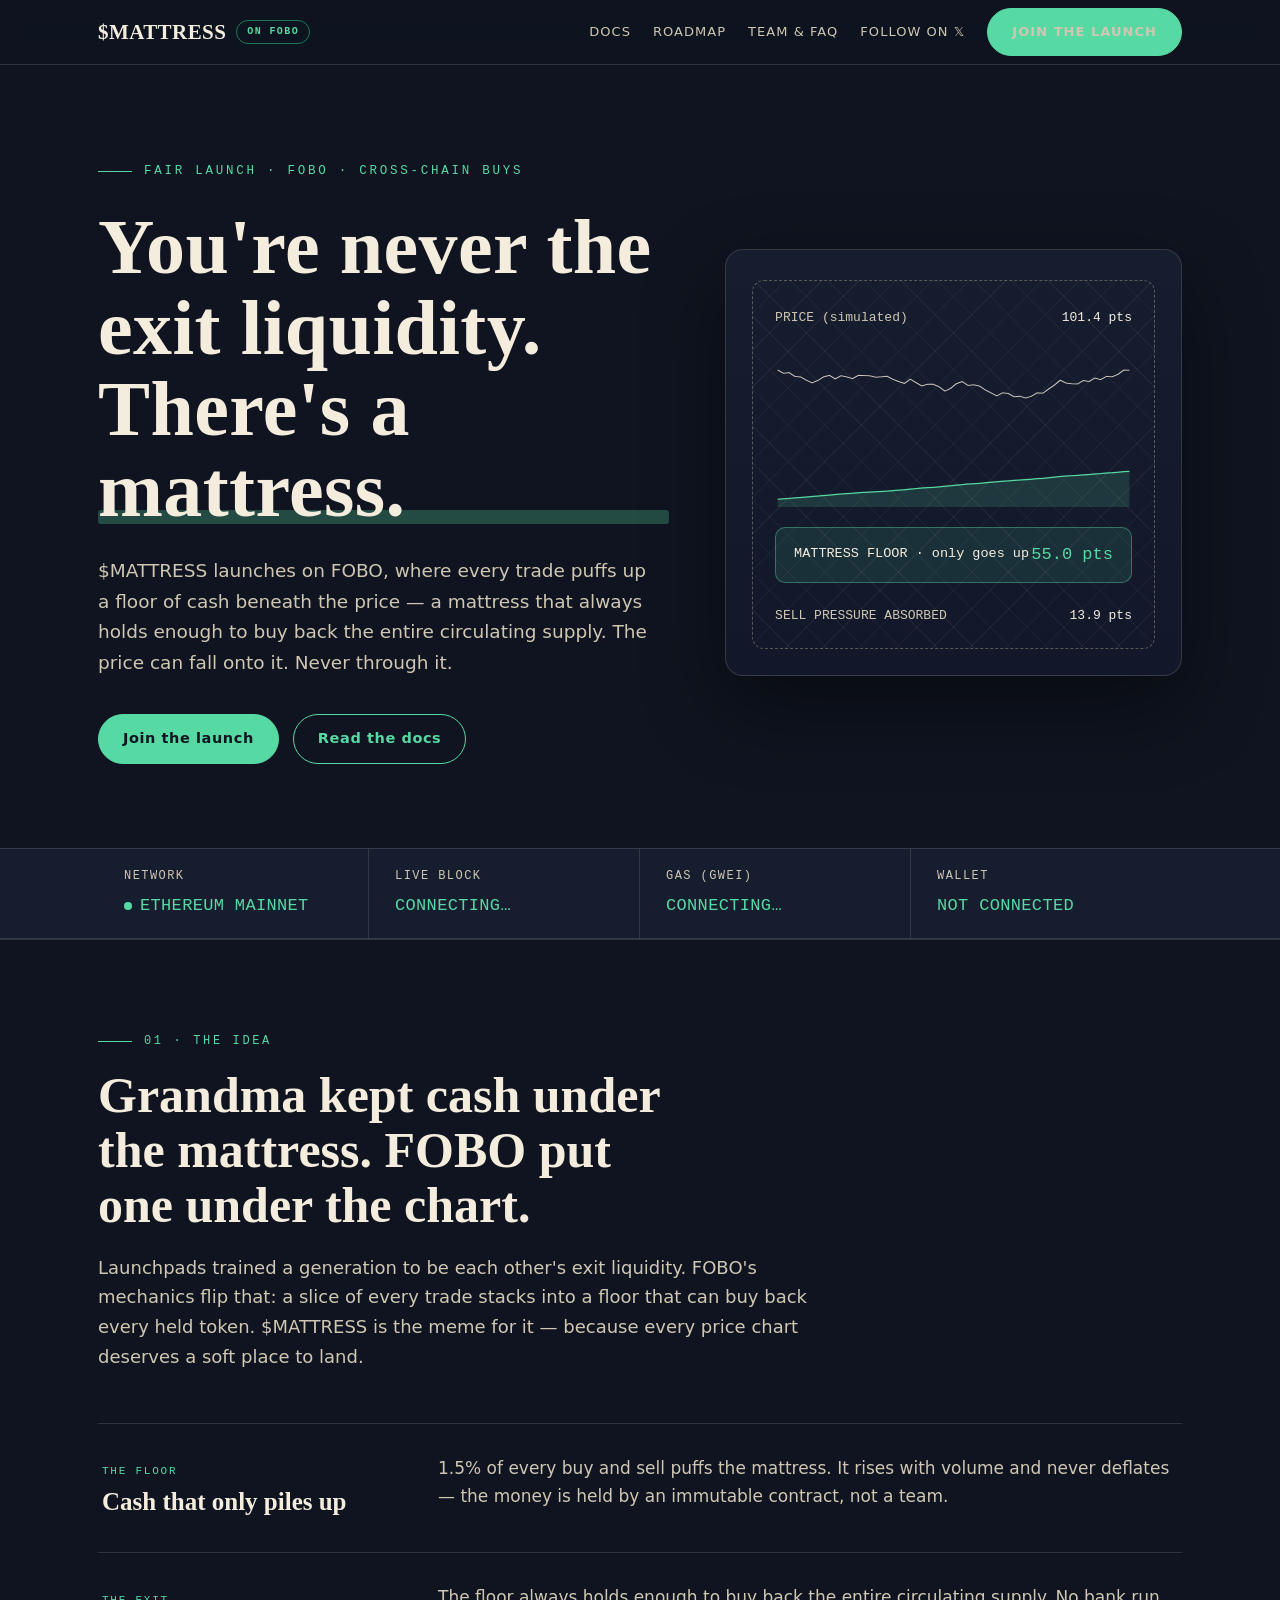
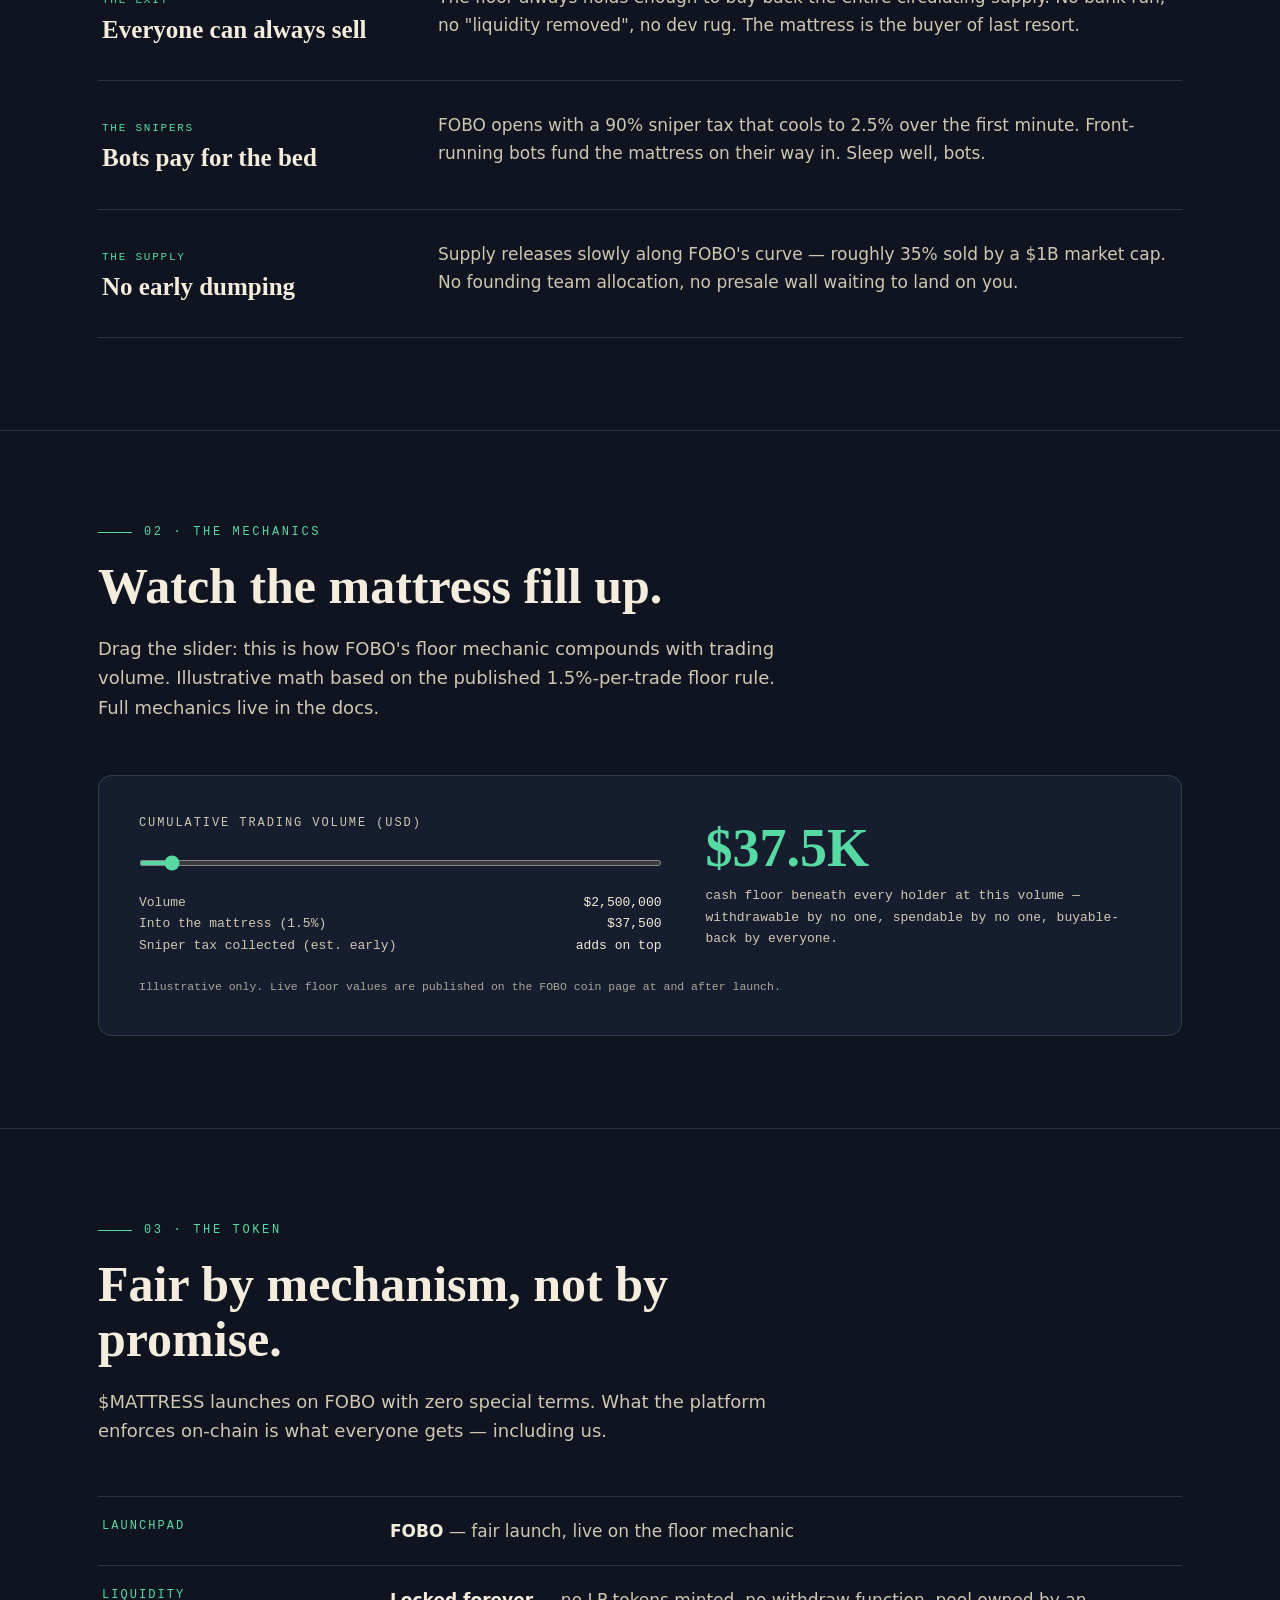
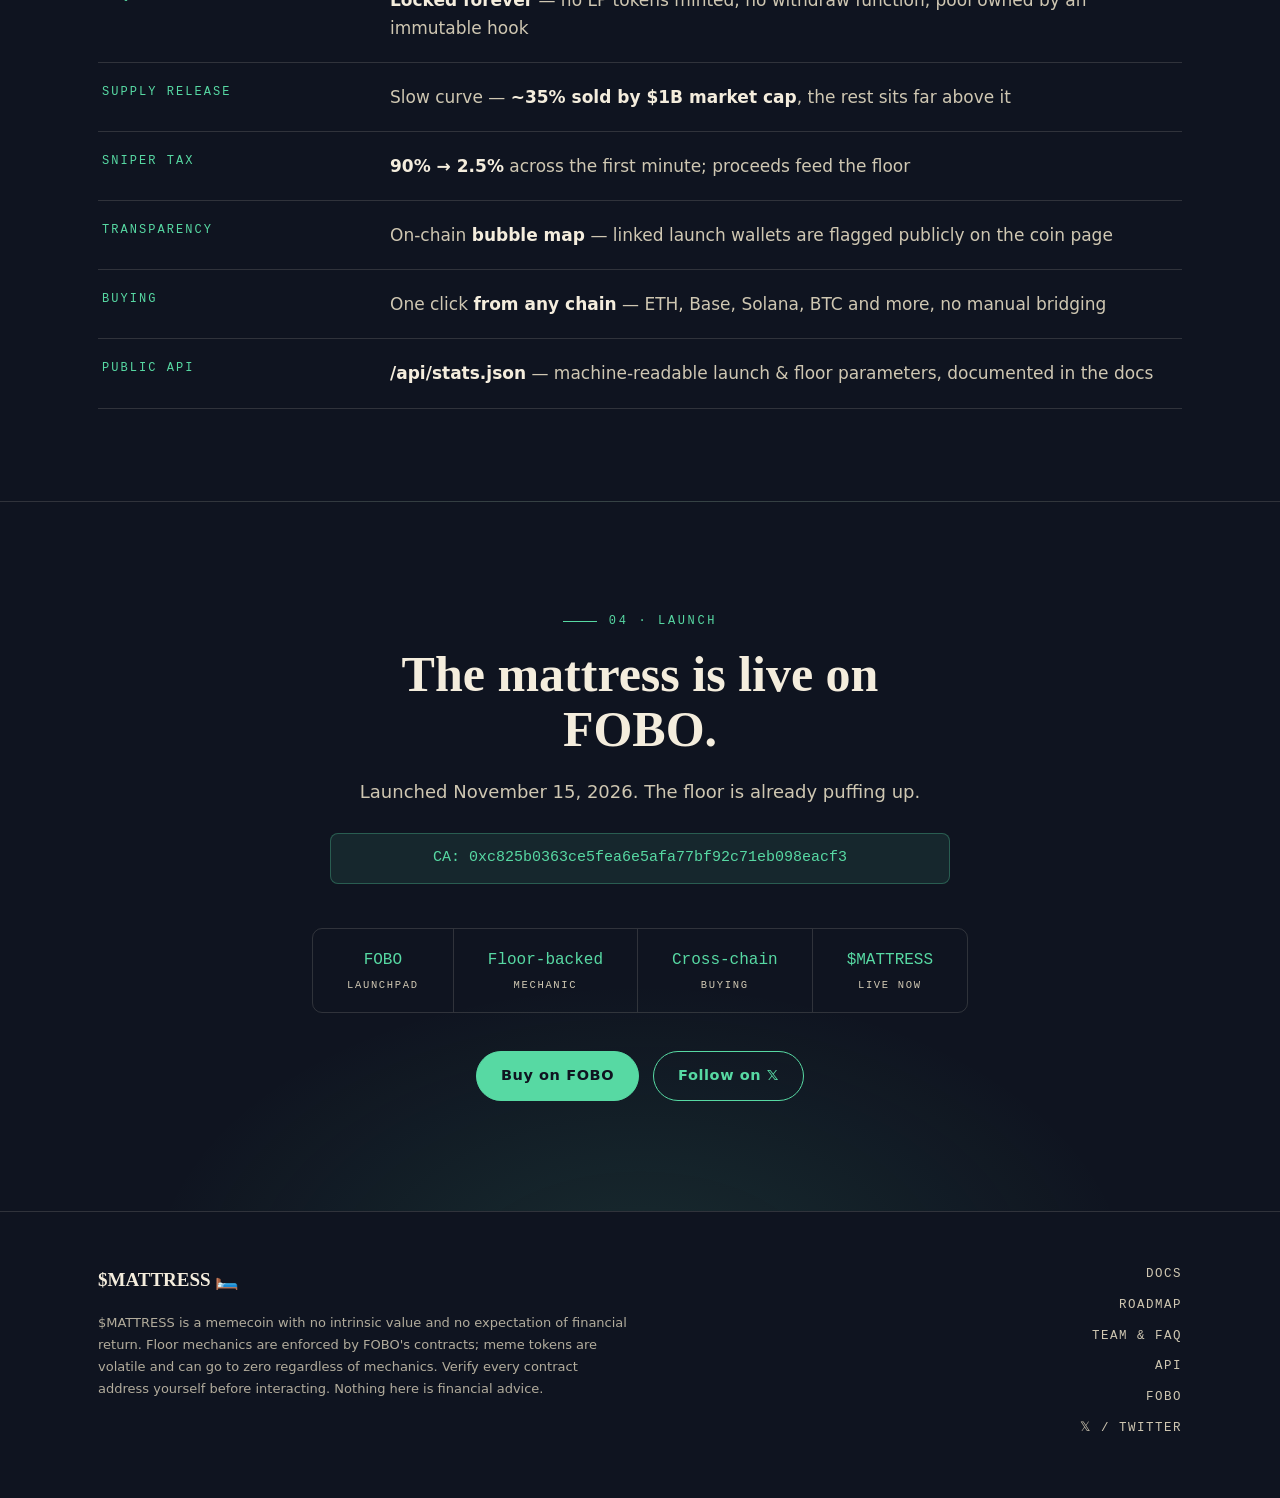
==== commit 1a03da0c: "Launch LIVE: CA on-chain verified, buy link, FAQ updated" ====
--- a/index.html
+++ b/index.html
@@ -1 +1 @@
-<!DOCTYPE html><!--5gtqvQ4Ip6CfEpQg_x9ZL--><html lang="en"><head><meta charSet="utf-8"/><meta name="viewport" content="width=device-width, initial-scale=1"/><link rel="stylesheet" href="/_next/static/css/48a952fb89a27956.css" data-precedence="next"/><link rel="preload" as="script" fetchPriority="low" href="/_next/static/chunks/webpack-f51b7a4e7e383c5e.js"/><script src="/_next/static/chunks/4bd1b696-c023c6e3521b1417.js" async=""></script><script src="/_next/static/chunks/255-102f2e5b2e3dc2ef.js" async=""></script><script src="/_next/static/chunks/main-app-b75790a77e322901.js" async=""></script><script src="/_next/static/chunks/app/page-a43893f22ad2eb99.js" async=""></script><title>$MATTRESS — The money sleeps under you.</title><meta name="description" content="$MATTRESS — launched on FOBO. The floor is a mattress of cash, and it only gets thicker. Floor-backed, sniper-taxed, buyable from any chain."/><meta property="og:title" content="$MATTRESS — The money sleeps under you."/><meta property="og:description" content="Launched on FOBO. The floor is a mattress of cash, and it only gets thicker."/><meta property="og:url" content="https://themattress.fun/"/><meta property="og:site_name" content="$MATTRESS"/><meta property="og:type" content="website"/><meta name="twitter:card" content="summary"/><meta name="twitter:title" content="$MATTRESS — The money sleeps under you."/><meta name="twitter:description" content="Launched on FOBO. The floor is a mattress of cash, and it only gets thicker."/><script src="/_next/static/chunks/polyfills-42372ed130431b0a.js" noModule=""></script></head><body><div hidden=""><!--$--><!--/$--></div><nav><div class="wrap nav-in"><a class="wordmark" href="/">$MATTRESS <span class="pill-tag">on FOBO</span></a><div class="nav-links"><a href="/docs">Docs</a><a href="/roadmap">Roadmap</a><a href="/team">Team &amp; FAQ</a><a href="https://x.com/search?q=%24MATTRESS&amp;f=live" target="_blank" rel="noopener">Follow on 𝕏</a><a class="btn" href="/#launch">Join the launch</a></div></div></nav><main><header class="hero" id="top"><div class="wrap hero-grid"><div><div class="eyebrow">Fair launch · FOBO · cross-chain buys</div><h1>You&#x27;re never the<br/>exit liquidity.<br/><span class="under">There&#x27;s a mattress.</span></h1><p class="hero-sub">$MATTRESS launches on FOBO, where every trade puffs up a floor of cash beneath the price — a mattress that always holds enough to buy back the entire circulating supply. The price can fall onto it. Never through it.</p><div class="cta-row"><a class="btn" href="#launch">Join the launch</a><a class="btn ghost" href="/docs">Read the docs</a></div></div><aside class="bed" aria-label="Live floor panel"><div class="quilt"><div class="price-stack"><div class="price-line"><span>PRICE (simulated)</span><b>—</b></div><div class="chart-box"><canvas width="560" height="300"></canvas></div><div class="floor-pill"><span>MATTRESS FLOOR · only goes up</span><span class="v">—</span></div><div class="price-line" style="margin-top:10px"><span>SELL PRESSURE ABSORBED</span><b>—</b></div></div></div></aside></div></header><section class="techbar quilt" aria-label="Live network status"><div class="wrap techbar-in"><div class="tech-cell">Network<div class="v dot"><span class="led"></span> Ethereum mainnet</div></div><div class="tech-cell">Live block<div class="v">connecting…</div></div><div class="tech-cell">Gas (gwei)<div class="v">connecting…</div></div><div class="tech-cell">Wallet<div class="v">not connected</div></div></div></section><div style="display:none">Connect Wallet</div><section class="band" id="why"><div class="wrap"><div class="kicker">01 · The idea</div><h2>Grandma kept cash under the mattress. FOBO put one under the chart.</h2><p class="lede">Launchpads trained a generation to be each other&#x27;s exit liquidity. FOBO&#x27;s mechanics flip that: a slice of every trade stacks into a floor that can buy back every held token. $MATTRESS is the meme for it — because every price chart deserves a soft place to land.</p><div class="rows"><div class="row"><div><div class="tag">The floor</div><h3>Cash that only piles up</h3></div><p>1.5% of every buy and sell puffs the mattress. It rises with volume and never deflates — the money is held by an immutable contract, not a team.</p></div><div class="row"><div><div class="tag">The exit</div><h3>Everyone can always sell</h3></div><p>The floor always holds enough to buy back the entire circulating supply. No bank run, no &quot;liquidity removed&quot;, no dev rug. The mattress is the buyer of last resort.</p></div><div class="row"><div><div class="tag">The snipers</div><h3>Bots pay for the bed</h3></div><p>FOBO opens with a 90% sniper tax that cools to 2.5% over the first minute. Front-running bots fund the mattress on their way in. Sleep well, bots.</p></div><div class="row"><div><div class="tag">The supply</div><h3>No early dumping</h3></div><p>Supply releases slowly along FOBO&#x27;s curve — roughly 35% sold by a $1B market cap. No founding team allocation, no presale wall waiting to land on you.</p></div></div></div></section><section class="band" id="floor"><div class="wrap"><div class="kicker">02 · The mechanics</div><h2>Watch the mattress fill up.</h2><p class="lede">Drag the slider: this is how FOBO&#x27;s floor mechanic compounds with trading volume. Illustrative math based on the published 1.5%-per-trade floor rule. Full mechanics live in the docs.</p><div class="calc"><div class="calc-grid"><div><label for="vol">Cumulative trading volume (USD)</label><input type="range" id="vol" min="10000" max="50000000" step="10000" value="2500000"/><div class="price-line" style="margin-top:18px"><span>Volume</span><b>$<!-- -->2,500,000</b></div><div class="price-line"><span>Into the mattress (1.5%)</span><b>$<!-- -->37,500</b></div><div class="price-line"><span>Sniper tax collected (est. early)</span><b>adds on top</b></div></div><div class="calc-readout"><div class="big">$37.5K</div><div class="sub">cash floor beneath every holder at this volume — withdrawable by no one, spendable by no one, buyable-back by everyone.</div></div></div><div class="calc-note">Illustrative only. Live floor values are published on the FOBO coin page at and after launch.</div></div></div></section><section class="band" id="token"><div class="wrap"><div class="kicker">03 · The token</div><h2>Fair by mechanism, not by promise.</h2><p class="lede">$MATTRESS launches on FOBO with zero special terms. What the platform enforces on-chain is what everyone gets — including us.</p><dl class="spec"><div class="spec-row"><dt>Launchpad</dt><dd><strong>FOBO</strong> — fair launch, live on the floor mechanic</dd></div><div class="spec-row"><dt>Liquidity</dt><dd><strong>Locked forever</strong> — no LP tokens minted, no withdraw function, pool owned by an immutable hook</dd></div><div class="spec-row"><dt>Supply release</dt><dd>Slow curve — <strong>~35% sold by $1B market cap</strong>, the rest sits far above it</dd></div><div class="spec-row"><dt>Sniper tax</dt><dd><strong>90% → 2.5%</strong> across the first minute; proceeds feed the floor</dd></div><div class="spec-row"><dt>Transparency</dt><dd>On-chain <strong>bubble map</strong> — linked launch wallets are flagged publicly on the coin page</dd></div><div class="spec-row"><dt>Buying</dt><dd>One click <strong>from any chain</strong> — ETH, Base, Solana, BTC and more, no manual bridging</dd></div><div class="spec-row"><dt>Public API</dt><dd><strong>/api/stats.json</strong> — machine-readable launch &amp; floor parameters, documented in the docs</dd></div></dl></div></section><section class="launch" id="launch"><div class="wrap"><div class="kicker" style="justify-content:center">04 · Launch</div><h2>The mattress drops on FOBO.</h2><p class="lede" style="margin-left:auto;margin-right:auto">One post, one coin. Follow the launch thread for the exact moment — then sleep on it.</p><div class="mint-facts"><div class="f"><div class="v">FOBO</div><div class="k">Launchpad</div></div><div class="f"><div class="v">Floor-backed</div><div class="k">Mechanic</div></div><div class="f"><div class="v">Cross-chain</div><div class="k">Buying</div></div><div class="f"><div class="v">$MATTRESS</div><div class="k">Ticker</div></div></div><div><div class="cta-row" style="justify-content:center"><a class="btn" href="https://x.com/search?q=%24MATTRESS&amp;f=live" target="_blank" rel="noopener">Follow the launch on 𝕏</a><a class="btn ghost" href="https://fobo.fun" target="_blank" rel="noopener">Open FOBO</a></div></div></div></section></main><!--$--><!--/$--><footer><div class="wrap foot-grid"><div><div class="foot-mark">$MATTRESS 🛏️</div><p class="disclaimer">$MATTRESS is a memecoin with no intrinsic value and no expectation of financial return. Floor mechanics are enforced by FOBO&#x27;s contracts; meme tokens are volatile and can go to zero regardless of mechanics. Verify every contract address yourself before interacting. Nothing here is financial advice.</p></div><div class="foot-links"><a href="/docs">Docs</a><a href="/roadmap">Roadmap</a><a href="/team">Team &amp; FAQ</a><a href="/api/stats.json">API</a><a href="https://fobo.fun" target="_blank" rel="noopener">FOBO</a><a href="https://x.com/search?q=%24MATTRESS&amp;f=live" target="_blank" rel="noopener">𝕏 / Twitter</a></div></div></footer><script src="/_next/static/chunks/webpack-f51b7a4e7e383c5e.js" id="_R_" async=""></script><script>(self.__next_f=self.__next_f||[]).push([0])</script><script>self.__next_f.push([1,"1:\"$Sreact.fragment\"\n2:I[9766,[],\"\"]\n3:I[8924,[],\"\"]\n4:I[7521,[\"974\",\"static/chunks/app/page-a43893f22ad2eb99.js\"],\"FloorSim\"]\n5:I[7521,[\"974\",\"static/chunks/app/page-a43893f22ad2eb99.js\"],\"TechBar\"]\nd:I[7150,[],\"\"]\n:HL[\"/_next/static/css/48a952fb89a27956.css\",\"style\"]\n"])</script><script>self.__next_f.push([1,"0:{\"P\":null,\"b\":\"5gtqvQ4Ip6CfEpQg-x9ZL\",\"p\":\"\",\"c\":[\"\",\"\"],\"i\":false,\"f\":[[[\"\",{\"children\":[\"__PAGE__\",{}]},\"$undefined\",\"$undefined\",true],[\"\",[\"$\",\"$1\",\"c\",{\"children\":[[[\"$\",\"link\",\"0\",{\"rel\":\"stylesheet\",\"href\":\"/_next/static/css/48a952fb89a27956.css\",\"precedence\":\"next\",\"crossOrigin\":\"$undefined\",\"nonce\":\"$undefined\"}]],[\"$\",\"html\",null,{\"lang\":\"en\",\"children\":[\"$\",\"body\",null,{\"children\":[[\"$\",\"nav\",null,{\"children\":[\"$\",\"div\",null,{\"className\":\"wrap nav-in\",\"children\":[[\"$\",\"a\",null,{\"className\":\"wordmark\",\"href\":\"/\",\"children\":[\"$$MATTRESS \",[\"$\",\"span\",null,{\"className\":\"pill-tag\",\"children\":\"on FOBO\"}]]}],[\"$\",\"div\",null,{\"className\":\"nav-links\",\"children\":[[\"$\",\"a\",null,{\"href\":\"/docs\",\"children\":\"Docs\"}],[\"$\",\"a\",null,{\"href\":\"/roadmap\",\"children\":\"Roadmap\"}],[\"$\",\"a\",null,{\"href\":\"/team\",\"children\":\"Team \u0026 FAQ\"}],[\"$\",\"a\",null,{\"href\":\"https://x.com/search?q=%24MATTRESS\u0026f=live\",\"target\":\"_blank\",\"rel\":\"noopener\",\"children\":\"Follow on 𝕏\"}],[\"$\",\"a\",null,{\"className\":\"btn\",\"href\":\"/#launch\",\"children\":\"Join the launch\"}]]}]]}]}],[\"$\",\"$L2\",null,{\"parallelRouterKey\":\"children\",\"error\":\"$undefined\",\"errorStyles\":\"$undefined\",\"errorScripts\":\"$undefined\",\"template\":[\"$\",\"$L3\",null,{}],\"templateStyles\":\"$undefined\",\"templateScripts\":\"$undefined\",\"notFound\":[[[\"$\",\"title\",null,{\"children\":\"404: This page could not be found.\"}],[\"$\",\"div\",null,{\"style\":{\"fontFamily\":\"system-ui,\\\"Segoe UI\\\",Roboto,Helvetica,Arial,sans-serif,\\\"Apple Color Emoji\\\",\\\"Segoe UI Emoji\\\"\",\"height\":\"100vh\",\"textAlign\":\"center\",\"display\":\"flex\",\"flexDirection\":\"column\",\"alignItems\":\"center\",\"justifyContent\":\"center\"},\"children\":[\"$\",\"div\",null,{\"children\":[[\"$\",\"style\",null,{\"dangerouslySetInnerHTML\":{\"__html\":\"body{color:#000;background:#fff;margin:0}.next-error-h1{border-right:1px solid rgba(0,0,0,.3)}@media (prefers-color-scheme:dark){body{color:#fff;background:#000}.next-error-h1{border-right:1px solid rgba(255,255,255,.3)}}\"}}],[\"$\",\"h1\",null,{\"className\":\"next-error-h1\",\"style\":{\"display\":\"inline-block\",\"margin\":\"0 20px 0 0\",\"padding\":\"0 23px 0 0\",\"fontSize\":24,\"fontWeight\":500,\"verticalAlign\":\"top\",\"lineHeight\":\"49px\"},\"children\":404}],[\"$\",\"div\",null,{\"style\":{\"display\":\"inline-block\"},\"children\":[\"$\",\"h2\",null,{\"style\":{\"fontSize\":14,\"fontWeight\":400,\"lineHeight\":\"49px\",\"margin\":0},\"children\":\"This page could not be found.\"}]}]]}]}]],[]],\"forbidden\":\"$undefined\",\"unauthorized\":\"$undefined\"}],[\"$\",\"footer\",null,{\"children\":[\"$\",\"div\",null,{\"className\":\"wrap foot-grid\",\"children\":[[\"$\",\"div\",null,{\"children\":[[\"$\",\"div\",null,{\"className\":\"foot-mark\",\"children\":\"$$MATTRESS 🛏️\"}],[\"$\",\"p\",null,{\"className\":\"disclaimer\",\"children\":\"$$MATTRESS is a memecoin with no intrinsic value and no expectation of financial return. Floor mechanics are enforced by FOBO's contracts; meme tokens are volatile and can go to zero regardless of mechanics. Verify every contract address yourself before interacting. Nothing here is financial advice.\"}]]}],[\"$\",\"div\",null,{\"className\":\"foot-links\",\"children\":[[\"$\",\"a\",null,{\"href\":\"/docs\",\"children\":\"Docs\"}],[\"$\",\"a\",null,{\"href\":\"/roadmap\",\"children\":\"Roadmap\"}],[\"$\",\"a\",null,{\"href\":\"/team\",\"children\":\"Team \u0026 FAQ\"}],[\"$\",\"a\",null,{\"href\":\"/api/stats.json\",\"children\":\"API\"}],[\"$\",\"a\",null,{\"href\":\"https://fobo.fun\",\"target\":\"_blank\",\"rel\":\"noopener\",\"children\":\"FOBO\"}],[\"$\",\"a\",null,{\"href\":\"https://x.com/search?q=%24MATTRESS\u0026f=live\",\"target\":\"_blank\",\"rel\":\"noopener\",\"children\":\"𝕏 / Twitter\"}]]}]]}]}]]}]}]]}],{\"children\":[\"__PAGE__\",[\"$\",\"$1\",\"c\",{\"children\":[[\"$\",\"main\",null,{\"children\":[[\"$\",\"header\",null,{\"className\":\"hero\",\"id\":\"top\",\"children\":[\"$\",\"div\",null,{\"className\":\"wrap hero-grid\",\"children\":[[\"$\",\"div\",null,{\"children\":[[\"$\",\"div\",null,{\"className\":\"eyebrow\",\"children\":\"Fair launch · FOBO · cross-chain buys\"}],[\"$\",\"h1\",null,{\"children\":[\"You're never the\",[\"$\",\"br\",null,{}],\"exit liquidity.\",[\"$\",\"br\",null,{}],[\"$\",\"span\",null,{\"className\":\"under\",\"children\":\"There's a mattress.\"}]]}],[\"$\",\"p\",null,{\"className\":\"hero-sub\",\"children\":\"$$MATTRESS launches on FOBO, where every trade puffs up a floor of cash beneath the price — a mattress that always holds enough to buy back the entire circulating supply. The price can fall onto it. Never through it.\"}],[\"$\",\"div\",null,{\"className\":\"cta-row\",\"children\":[[\"$\",\"a\",null,{\"className\":\"btn\",\"href\":\"#launch\",\"children\":\"Join the launch\"}],[\"$\",\"a\",null,{\"className\":\"btn ghost\",\"href\":\"/docs\",\"children\":\"Read the docs\"}]]}]]}],[\"$\",\"$L4\",null,{}]]}]}],[\"$\",\"$L5\",null,{}],[\"$\",\"section\",null,{\"className\":\"band\",\"id\":\"why\",\"children\":[\"$\",\"div\",null,{\"className\":\"wrap\",\"children\":[[\"$\",\"div\",null,{\"className\":\"kicker\",\"children\":\"01 · The idea\"}],[\"$\",\"h2\",null,{\"children\":\"Grandma kept cash under the mattress. FOBO put one under the chart.\"}],\"$L6\",\"$L7\"]}]}],\"$L8\",\"$L9\",\"$La\"]}],null,\"$Lb\"]}],{},null,false]},null,false],\"$Lc\",false]],\"m\":\"$undefined\",\"G\":[\"$d\",[]],\"s\":false,\"S\":true}\n"])</script><script>self.__next_f.push([1,"e:I[7521,[\"974\",\"static/chunks/app/page-a43893f22ad2eb99.js\"],\"FloorCalc\"]\nf:I[4431,[],\"OutletBoundary\"]\n11:I[5278,[],\"AsyncMetadataOutlet\"]\n13:I[4431,[],\"ViewportBoundary\"]\n15:I[4431,[],\"MetadataBoundary\"]\n16:\"$Sreact.suspense\"\n6:[\"$\",\"p\",null,{\"className\":\"lede\",\"children\":\"Launchpads trained a generation to be each other's exit liquidity. FOBO's mechanics flip that: a slice of every trade stacks into a floor that can buy back every held token. $MATTRESS is the meme for it — because every price chart deserves a soft place to land.\"}]\n"])</script><script>self.__next_f.push([1,"7:[\"$\",\"div\",null,{\"className\":\"rows\",\"children\":[[\"$\",\"div\",null,{\"className\":\"row\",\"children\":[[\"$\",\"div\",null,{\"children\":[[\"$\",\"div\",null,{\"className\":\"tag\",\"children\":\"The floor\"}],[\"$\",\"h3\",null,{\"children\":\"Cash that only piles up\"}]]}],[\"$\",\"p\",null,{\"children\":\"1.5% of every buy and sell puffs the mattress. It rises with volume and never deflates — the money is held by an immutable contract, not a team.\"}]]}],[\"$\",\"div\",null,{\"className\":\"row\",\"children\":[[\"$\",\"div\",null,{\"children\":[[\"$\",\"div\",null,{\"className\":\"tag\",\"children\":\"The exit\"}],[\"$\",\"h3\",null,{\"children\":\"Everyone can always sell\"}]]}],[\"$\",\"p\",null,{\"children\":\"The floor always holds enough to buy back the entire circulating supply. No bank run, no \\\"liquidity removed\\\", no dev rug. The mattress is the buyer of last resort.\"}]]}],[\"$\",\"div\",null,{\"className\":\"row\",\"children\":[[\"$\",\"div\",null,{\"children\":[[\"$\",\"div\",null,{\"className\":\"tag\",\"children\":\"The snipers\"}],[\"$\",\"h3\",null,{\"children\":\"Bots pay for the bed\"}]]}],[\"$\",\"p\",null,{\"children\":\"FOBO opens with a 90% sniper tax that cools to 2.5% over the first minute. Front-running bots fund the mattress on their way in. Sleep well, bots.\"}]]}],[\"$\",\"div\",null,{\"className\":\"row\",\"children\":[[\"$\",\"div\",null,{\"children\":[[\"$\",\"div\",null,{\"className\":\"tag\",\"children\":\"The supply\"}],[\"$\",\"h3\",null,{\"children\":\"No early dumping\"}]]}],[\"$\",\"p\",null,{\"children\":\"Supply releases slowly along FOBO's curve — roughly 35% sold by a $1B market cap. No founding team allocation, no presale wall waiting to land on you.\"}]]}]]}]\n"])</script><script>self.__next_f.push([1,"8:[\"$\",\"section\",null,{\"className\":\"band\",\"id\":\"floor\",\"children\":[\"$\",\"div\",null,{\"className\":\"wrap\",\"children\":[[\"$\",\"div\",null,{\"className\":\"kicker\",\"children\":\"02 · The mechanics\"}],[\"$\",\"h2\",null,{\"children\":\"Watch the mattress fill up.\"}],[\"$\",\"p\",null,{\"className\":\"lede\",\"children\":\"Drag the slider: this is how FOBO's floor mechanic compounds with trading volume. Illustrative math based on the published 1.5%-per-trade floor rule. Full mechanics live in the docs.\"}],[\"$\",\"$Le\",null,{}]]}]}]\n"])</script><script>self.__next_f.push([1,"9:[\"$\",\"section\",null,{\"className\":\"band\",\"id\":\"token\",\"children\":[\"$\",\"div\",null,{\"className\":\"wrap\",\"children\":[[\"$\",\"div\",null,{\"className\":\"kicker\",\"children\":\"03 · The token\"}],[\"$\",\"h2\",null,{\"children\":\"Fair by mechanism, not by promise.\"}],[\"$\",\"p\",null,{\"className\":\"lede\",\"children\":\"$$MATTRESS launches on FOBO with zero special terms. What the platform enforces on-chain is what everyone gets — including us.\"}],[\"$\",\"dl\",null,{\"className\":\"spec\",\"children\":[[\"$\",\"div\",null,{\"className\":\"spec-row\",\"children\":[[\"$\",\"dt\",null,{\"children\":\"Launchpad\"}],[\"$\",\"dd\",null,{\"children\":[[\"$\",\"strong\",null,{\"children\":\"FOBO\"}],\" — fair launch, live on the floor mechanic\"]}]]}],[\"$\",\"div\",null,{\"className\":\"spec-row\",\"children\":[[\"$\",\"dt\",null,{\"children\":\"Liquidity\"}],[\"$\",\"dd\",null,{\"children\":[[\"$\",\"strong\",null,{\"children\":\"Locked forever\"}],\" — no LP tokens minted, no withdraw function, pool owned by an immutable hook\"]}]]}],[\"$\",\"div\",null,{\"className\":\"spec-row\",\"children\":[[\"$\",\"dt\",null,{\"children\":\"Supply release\"}],[\"$\",\"dd\",null,{\"children\":[\"Slow curve — \",[\"$\",\"strong\",null,{\"children\":\"~35% sold by $1B market cap\"}],\", the rest sits far above it\"]}]]}],[\"$\",\"div\",null,{\"className\":\"spec-row\",\"children\":[[\"$\",\"dt\",null,{\"children\":\"Sniper tax\"}],[\"$\",\"dd\",null,{\"children\":[[\"$\",\"strong\",null,{\"children\":\"90% → 2.5%\"}],\" across the first minute; proceeds feed the floor\"]}]]}],[\"$\",\"div\",null,{\"className\":\"spec-row\",\"children\":[[\"$\",\"dt\",null,{\"children\":\"Transparency\"}],[\"$\",\"dd\",null,{\"children\":[\"On-chain \",[\"$\",\"strong\",null,{\"children\":\"bubble map\"}],\" — linked launch wallets are flagged publicly on the coin page\"]}]]}],[\"$\",\"div\",null,{\"className\":\"spec-row\",\"children\":[[\"$\",\"dt\",null,{\"children\":\"Buying\"}],[\"$\",\"dd\",null,{\"children\":[\"One click \",[\"$\",\"strong\",null,{\"children\":\"from any chain\"}],\" — ETH, Base, Solana, BTC and more, no manual bridging\"]}]]}],[\"$\",\"div\",null,{\"className\":\"spec-row\",\"children\":[[\"$\",\"dt\",null,{\"children\":\"Public API\"}],[\"$\",\"dd\",null,{\"children\":[[\"$\",\"strong\",null,{\"children\":\"/api/stats.json\"}],\" — machine-readable launch \u0026 floor parameters, documented in the docs\"]}]]}]]}]]}]}]\n"])</script><script>self.__next_f.push([1,"a:[\"$\",\"section\",null,{\"className\":\"launch\",\"id\":\"launch\",\"children\":[\"$\",\"div\",null,{\"className\":\"wrap\",\"children\":[[\"$\",\"div\",null,{\"className\":\"kicker\",\"style\":{\"justifyContent\":\"center\"},\"children\":\"04 · Launch\"}],[\"$\",\"h2\",null,{\"children\":\"The mattress drops on FOBO.\"}],[\"$\",\"p\",null,{\"className\":\"lede\",\"style\":{\"marginLeft\":\"auto\",\"marginRight\":\"auto\"},\"children\":\"One post, one coin. Follow the launch thread for the exact moment — then sleep on it.\"}],[\"$\",\"div\",null,{\"className\":\"mint-facts\",\"children\":[[\"$\",\"div\",null,{\"className\":\"f\",\"children\":[[\"$\",\"div\",null,{\"className\":\"v\",\"children\":\"FOBO\"}],[\"$\",\"div\",null,{\"className\":\"k\",\"children\":\"Launchpad\"}]]}],[\"$\",\"div\",null,{\"className\":\"f\",\"children\":[[\"$\",\"div\",null,{\"className\":\"v\",\"children\":\"Floor-backed\"}],[\"$\",\"div\",null,{\"className\":\"k\",\"children\":\"Mechanic\"}]]}],[\"$\",\"div\",null,{\"className\":\"f\",\"children\":[[\"$\",\"div\",null,{\"className\":\"v\",\"children\":\"Cross-chain\"}],[\"$\",\"div\",null,{\"className\":\"k\",\"children\":\"Buying\"}]]}],[\"$\",\"div\",null,{\"className\":\"f\",\"children\":[[\"$\",\"div\",null,{\"className\":\"v\",\"children\":\"$$MATTRESS\"}],[\"$\",\"div\",null,{\"className\":\"k\",\"children\":\"Ticker\"}]]}]]}],[\"$\",\"div\",null,{\"children\":[\"$\",\"div\",null,{\"className\":\"cta-row\",\"style\":{\"justifyContent\":\"center\"},\"children\":[[\"$\",\"a\",null,{\"className\":\"btn\",\"href\":\"https://x.com/search?q=%24MATTRESS\u0026f=live\",\"target\":\"_blank\",\"rel\":\"noopener\",\"children\":\"Follow the launch on 𝕏\"}],[\"$\",\"a\",null,{\"className\":\"btn ghost\",\"href\":\"https://fobo.fun\",\"target\":\"_blank\",\"rel\":\"noopener\",\"children\":\"Open FOBO\"}]]}]}]]}]}]\n"])</script><script>self.__next_f.push([1,"b:[\"$\",\"$Lf\",null,{\"children\":[\"$L10\",[\"$\",\"$L11\",null,{\"promise\":\"$@12\"}]]}]\nc:[\"$\",\"$1\",\"h\",{\"children\":[null,[[\"$\",\"$L13\",null,{\"children\":\"$L14\"}],null],[\"$\",\"$L15\",null,{\"children\":[\"$\",\"div\",null,{\"hidden\":true,\"children\":[\"$\",\"$16\",null,{\"fallback\":null,\"children\":\"$L17\"}]}]}]]}]\n"])</script><script>self.__next_f.push([1,"14:[[\"$\",\"meta\",\"0\",{\"charSet\":\"utf-8\"}],[\"$\",\"meta\",\"1\",{\"name\":\"viewport\",\"content\":\"width=device-width, initial-scale=1\"}]]\n10:null\n"])</script><script>self.__next_f.push([1,"12:{\"metadata\":[[\"$\",\"title\",\"0\",{\"children\":\"$$MATTRESS — The money sleeps under you.\"}],[\"$\",\"meta\",\"1\",{\"name\":\"description\",\"content\":\"$$MATTRESS — launched on FOBO. The floor is a mattress of cash, and it only gets thicker. Floor-backed, sniper-taxed, buyable from any chain.\"}],[\"$\",\"meta\",\"2\",{\"property\":\"og:title\",\"content\":\"$$MATTRESS — The money sleeps under you.\"}],[\"$\",\"meta\",\"3\",{\"property\":\"og:description\",\"content\":\"Launched on FOBO. The floor is a mattress of cash, and it only gets thicker.\"}],[\"$\",\"meta\",\"4\",{\"property\":\"og:url\",\"content\":\"https://themattress.fun/\"}],[\"$\",\"meta\",\"5\",{\"property\":\"og:site_name\",\"content\":\"$$MATTRESS\"}],[\"$\",\"meta\",\"6\",{\"property\":\"og:type\",\"content\":\"website\"}],[\"$\",\"meta\",\"7\",{\"name\":\"twitter:card\",\"content\":\"summary\"}],[\"$\",\"meta\",\"8\",{\"name\":\"twitter:title\",\"content\":\"$$MATTRESS — The money sleeps under you.\"}],[\"$\",\"meta\",\"9\",{\"name\":\"twitter:description\",\"content\":\"Launched on FOBO. The floor is a mattress of cash, and it only gets thicker.\"}]],\"error\":null,\"digest\":\"$undefined\"}\n"])</script><script>self.__next_f.push([1,"17:\"$12:metadata\"\n"])</script></body></html>+<!DOCTYPE html><!--D9RDjGbOIp7_bgvf10gES--><html lang="en"><head><meta charSet="utf-8"/><meta name="viewport" content="width=device-width, initial-scale=1"/><link rel="stylesheet" href="/_next/static/css/48a952fb89a27956.css" data-precedence="next"/><link rel="preload" as="script" fetchPriority="low" href="/_next/static/chunks/webpack-f51b7a4e7e383c5e.js"/><script src="/_next/static/chunks/4bd1b696-c023c6e3521b1417.js" async=""></script><script src="/_next/static/chunks/255-102f2e5b2e3dc2ef.js" async=""></script><script src="/_next/static/chunks/main-app-b75790a77e322901.js" async=""></script><script src="/_next/static/chunks/app/page-a43893f22ad2eb99.js" async=""></script><title>$MATTRESS — The money sleeps under you.</title><meta name="description" content="$MATTRESS — launched on FOBO. The floor is a mattress of cash, and it only gets thicker. Floor-backed, sniper-taxed, buyable from any chain."/><meta property="og:title" content="$MATTRESS — The money sleeps under you."/><meta property="og:description" content="Launched on FOBO. The floor is a mattress of cash, and it only gets thicker."/><meta property="og:url" content="https://themattress.fun/"/><meta property="og:site_name" content="$MATTRESS"/><meta property="og:type" content="website"/><meta name="twitter:card" content="summary"/><meta name="twitter:title" content="$MATTRESS — The money sleeps under you."/><meta name="twitter:description" content="Launched on FOBO. The floor is a mattress of cash, and it only gets thicker."/><script src="/_next/static/chunks/polyfills-42372ed130431b0a.js" noModule=""></script></head><body><div hidden=""><!--$--><!--/$--></div><nav><div class="wrap nav-in"><a class="wordmark" href="/">$MATTRESS <span class="pill-tag">on FOBO</span></a><div class="nav-links"><a href="/docs">Docs</a><a href="/roadmap">Roadmap</a><a href="/team">Team &amp; FAQ</a><a href="https://x.com/search?q=%24MATTRESS&amp;f=live" target="_blank" rel="noopener">Follow on 𝕏</a><a class="btn" href="/#launch">Join the launch</a></div></div></nav><main><header class="hero" id="top"><div class="wrap hero-grid"><div><div class="eyebrow">Fair launch · FOBO · cross-chain buys</div><h1>You&#x27;re never the<br/>exit liquidity.<br/><span class="under">There&#x27;s a mattress.</span></h1><p class="hero-sub">$MATTRESS launches on FOBO, where every trade puffs up a floor of cash beneath the price — a mattress that always holds enough to buy back the entire circulating supply. The price can fall onto it. Never through it.</p><div class="cta-row"><a class="btn" href="#launch">Join the launch</a><a class="btn ghost" href="/docs">Read the docs</a></div></div><aside class="bed" aria-label="Live floor panel"><div class="quilt"><div class="price-stack"><div class="price-line"><span>PRICE (simulated)</span><b>—</b></div><div class="chart-box"><canvas width="560" height="300"></canvas></div><div class="floor-pill"><span>MATTRESS FLOOR · only goes up</span><span class="v">—</span></div><div class="price-line" style="margin-top:10px"><span>SELL PRESSURE ABSORBED</span><b>—</b></div></div></div></aside></div></header><section class="techbar quilt" aria-label="Live network status"><div class="wrap techbar-in"><div class="tech-cell">Network<div class="v dot"><span class="led"></span> Ethereum mainnet</div></div><div class="tech-cell">Live block<div class="v">connecting…</div></div><div class="tech-cell">Gas (gwei)<div class="v">connecting…</div></div><div class="tech-cell">Wallet<div class="v">not connected</div></div></div></section><div style="display:none">Connect Wallet</div><section class="band" id="why"><div class="wrap"><div class="kicker">01 · The idea</div><h2>Grandma kept cash under the mattress. FOBO put one under the chart.</h2><p class="lede">Launchpads trained a generation to be each other&#x27;s exit liquidity. FOBO&#x27;s mechanics flip that: a slice of every trade stacks into a floor that can buy back every held token. $MATTRESS is the meme for it — because every price chart deserves a soft place to land.</p><div class="rows"><div class="row"><div><div class="tag">The floor</div><h3>Cash that only piles up</h3></div><p>1.5% of every buy and sell puffs the mattress. It rises with volume and never deflates — the money is held by an immutable contract, not a team.</p></div><div class="row"><div><div class="tag">The exit</div><h3>Everyone can always sell</h3></div><p>The floor always holds enough to buy back the entire circulating supply. No bank run, no &quot;liquidity removed&quot;, no dev rug. The mattress is the buyer of last resort.</p></div><div class="row"><div><div class="tag">The snipers</div><h3>Bots pay for the bed</h3></div><p>FOBO opens with a 90% sniper tax that cools to 2.5% over the first minute. Front-running bots fund the mattress on their way in. Sleep well, bots.</p></div><div class="row"><div><div class="tag">The supply</div><h3>No early dumping</h3></div><p>Supply releases slowly along FOBO&#x27;s curve — roughly 35% sold by a $1B market cap. No founding team allocation, no presale wall waiting to land on you.</p></div></div></div></section><section class="band" id="floor"><div class="wrap"><div class="kicker">02 · The mechanics</div><h2>Watch the mattress fill up.</h2><p class="lede">Drag the slider: this is how FOBO&#x27;s floor mechanic compounds with trading volume. Illustrative math based on the published 1.5%-per-trade floor rule. Full mechanics live in the docs.</p><div class="calc"><div class="calc-grid"><div><label for="vol">Cumulative trading volume (USD)</label><input type="range" id="vol" min="10000" max="50000000" step="10000" value="2500000"/><div class="price-line" style="margin-top:18px"><span>Volume</span><b>$<!-- -->2,500,000</b></div><div class="price-line"><span>Into the mattress (1.5%)</span><b>$<!-- -->37,500</b></div><div class="price-line"><span>Sniper tax collected (est. early)</span><b>adds on top</b></div></div><div class="calc-readout"><div class="big">$37.5K</div><div class="sub">cash floor beneath every holder at this volume — withdrawable by no one, spendable by no one, buyable-back by everyone.</div></div></div><div class="calc-note">Illustrative only. Live floor values are published on the FOBO coin page at and after launch.</div></div></div></section><section class="band" id="token"><div class="wrap"><div class="kicker">03 · The token</div><h2>Fair by mechanism, not by promise.</h2><p class="lede">$MATTRESS launches on FOBO with zero special terms. What the platform enforces on-chain is what everyone gets — including us.</p><dl class="spec"><div class="spec-row"><dt>Launchpad</dt><dd><strong>FOBO</strong> — fair launch, live on the floor mechanic</dd></div><div class="spec-row"><dt>Liquidity</dt><dd><strong>Locked forever</strong> — no LP tokens minted, no withdraw function, pool owned by an immutable hook</dd></div><div class="spec-row"><dt>Supply release</dt><dd>Slow curve — <strong>~35% sold by $1B market cap</strong>, the rest sits far above it</dd></div><div class="spec-row"><dt>Sniper tax</dt><dd><strong>90% → 2.5%</strong> across the first minute; proceeds feed the floor</dd></div><div class="spec-row"><dt>Transparency</dt><dd>On-chain <strong>bubble map</strong> — linked launch wallets are flagged publicly on the coin page</dd></div><div class="spec-row"><dt>Buying</dt><dd>One click <strong>from any chain</strong> — ETH, Base, Solana, BTC and more, no manual bridging</dd></div><div class="spec-row"><dt>Public API</dt><dd><strong>/api/stats.json</strong> — machine-readable launch &amp; floor parameters, documented in the docs</dd></div></dl></div></section><section class="launch" id="launch"><div class="wrap"><div class="kicker" style="justify-content:center">04 · Launch</div><h2>The mattress is live on FOBO.</h2><p class="lede" style="margin-left:auto;margin-right:auto">Launched November 15, 2026. The floor is already puffing up.</p><div class="api-endpoint" style="max-width:620px;margin:26px auto 0">CA: 0xc825b0363ce5fea6e5afa77bf92c71eb098eacf3</div><div class="mint-facts"><div class="f"><div class="v">FOBO</div><div class="k">Launchpad</div></div><div class="f"><div class="v">Floor-backed</div><div class="k">Mechanic</div></div><div class="f"><div class="v">Cross-chain</div><div class="k">Buying</div></div><div class="f"><div class="v">$MATTRESS</div><div class="k">Live now</div></div></div><div><div class="cta-row" style="justify-content:center"><a class="btn" href="https://fobo.fun/?token=0xc825b0363ce5fea6e5afa77bf92c71eb098eacf3" target="_blank" rel="noopener">Buy on FOBO</a><a class="btn ghost" href="https://x.com/search?q=%24MATTRESS&amp;f=live" target="_blank" rel="noopener">Follow on 𝕏</a></div></div></div></section></main><!--$--><!--/$--><footer><div class="wrap foot-grid"><div><div class="foot-mark">$MATTRESS 🛏️</div><p class="disclaimer">$MATTRESS is a memecoin with no intrinsic value and no expectation of financial return. Floor mechanics are enforced by FOBO&#x27;s contracts; meme tokens are volatile and can go to zero regardless of mechanics. Verify every contract address yourself before interacting. Nothing here is financial advice.</p></div><div class="foot-links"><a href="/docs">Docs</a><a href="/roadmap">Roadmap</a><a href="/team">Team &amp; FAQ</a><a href="/api/stats.json">API</a><a href="https://fobo.fun" target="_blank" rel="noopener">FOBO</a><a href="https://x.com/search?q=%24MATTRESS&amp;f=live" target="_blank" rel="noopener">𝕏 / Twitter</a></div></div></footer><script src="/_next/static/chunks/webpack-f51b7a4e7e383c5e.js" id="_R_" async=""></script><script>(self.__next_f=self.__next_f||[]).push([0])</script><script>self.__next_f.push([1,"1:\"$Sreact.fragment\"\n2:I[9766,[],\"\"]\n3:I[8924,[],\"\"]\n4:I[7521,[\"974\",\"static/chunks/app/page-a43893f22ad2eb99.js\"],\"FloorSim\"]\n5:I[7521,[\"974\",\"static/chunks/app/page-a43893f22ad2eb99.js\"],\"TechBar\"]\nd:I[7150,[],\"\"]\n:HL[\"/_next/static/css/48a952fb89a27956.css\",\"style\"]\n"])</script><script>self.__next_f.push([1,"0:{\"P\":null,\"b\":\"D9RDjGbOIp7_bgvf10gES\",\"p\":\"\",\"c\":[\"\",\"\"],\"i\":false,\"f\":[[[\"\",{\"children\":[\"__PAGE__\",{}]},\"$undefined\",\"$undefined\",true],[\"\",[\"$\",\"$1\",\"c\",{\"children\":[[[\"$\",\"link\",\"0\",{\"rel\":\"stylesheet\",\"href\":\"/_next/static/css/48a952fb89a27956.css\",\"precedence\":\"next\",\"crossOrigin\":\"$undefined\",\"nonce\":\"$undefined\"}]],[\"$\",\"html\",null,{\"lang\":\"en\",\"children\":[\"$\",\"body\",null,{\"children\":[[\"$\",\"nav\",null,{\"children\":[\"$\",\"div\",null,{\"className\":\"wrap nav-in\",\"children\":[[\"$\",\"a\",null,{\"className\":\"wordmark\",\"href\":\"/\",\"children\":[\"$$MATTRESS \",[\"$\",\"span\",null,{\"className\":\"pill-tag\",\"children\":\"on FOBO\"}]]}],[\"$\",\"div\",null,{\"className\":\"nav-links\",\"children\":[[\"$\",\"a\",null,{\"href\":\"/docs\",\"children\":\"Docs\"}],[\"$\",\"a\",null,{\"href\":\"/roadmap\",\"children\":\"Roadmap\"}],[\"$\",\"a\",null,{\"href\":\"/team\",\"children\":\"Team \u0026 FAQ\"}],[\"$\",\"a\",null,{\"href\":\"https://x.com/search?q=%24MATTRESS\u0026f=live\",\"target\":\"_blank\",\"rel\":\"noopener\",\"children\":\"Follow on 𝕏\"}],[\"$\",\"a\",null,{\"className\":\"btn\",\"href\":\"/#launch\",\"children\":\"Join the launch\"}]]}]]}]}],[\"$\",\"$L2\",null,{\"parallelRouterKey\":\"children\",\"error\":\"$undefined\",\"errorStyles\":\"$undefined\",\"errorScripts\":\"$undefined\",\"template\":[\"$\",\"$L3\",null,{}],\"templateStyles\":\"$undefined\",\"templateScripts\":\"$undefined\",\"notFound\":[[[\"$\",\"title\",null,{\"children\":\"404: This page could not be found.\"}],[\"$\",\"div\",null,{\"style\":{\"fontFamily\":\"system-ui,\\\"Segoe UI\\\",Roboto,Helvetica,Arial,sans-serif,\\\"Apple Color Emoji\\\",\\\"Segoe UI Emoji\\\"\",\"height\":\"100vh\",\"textAlign\":\"center\",\"display\":\"flex\",\"flexDirection\":\"column\",\"alignItems\":\"center\",\"justifyContent\":\"center\"},\"children\":[\"$\",\"div\",null,{\"children\":[[\"$\",\"style\",null,{\"dangerouslySetInnerHTML\":{\"__html\":\"body{color:#000;background:#fff;margin:0}.next-error-h1{border-right:1px solid rgba(0,0,0,.3)}@media (prefers-color-scheme:dark){body{color:#fff;background:#000}.next-error-h1{border-right:1px solid rgba(255,255,255,.3)}}\"}}],[\"$\",\"h1\",null,{\"className\":\"next-error-h1\",\"style\":{\"display\":\"inline-block\",\"margin\":\"0 20px 0 0\",\"padding\":\"0 23px 0 0\",\"fontSize\":24,\"fontWeight\":500,\"verticalAlign\":\"top\",\"lineHeight\":\"49px\"},\"children\":404}],[\"$\",\"div\",null,{\"style\":{\"display\":\"inline-block\"},\"children\":[\"$\",\"h2\",null,{\"style\":{\"fontSize\":14,\"fontWeight\":400,\"lineHeight\":\"49px\",\"margin\":0},\"children\":\"This page could not be found.\"}]}]]}]}]],[]],\"forbidden\":\"$undefined\",\"unauthorized\":\"$undefined\"}],[\"$\",\"footer\",null,{\"children\":[\"$\",\"div\",null,{\"className\":\"wrap foot-grid\",\"children\":[[\"$\",\"div\",null,{\"children\":[[\"$\",\"div\",null,{\"className\":\"foot-mark\",\"children\":\"$$MATTRESS 🛏️\"}],[\"$\",\"p\",null,{\"className\":\"disclaimer\",\"children\":\"$$MATTRESS is a memecoin with no intrinsic value and no expectation of financial return. Floor mechanics are enforced by FOBO's contracts; meme tokens are volatile and can go to zero regardless of mechanics. Verify every contract address yourself before interacting. Nothing here is financial advice.\"}]]}],[\"$\",\"div\",null,{\"className\":\"foot-links\",\"children\":[[\"$\",\"a\",null,{\"href\":\"/docs\",\"children\":\"Docs\"}],[\"$\",\"a\",null,{\"href\":\"/roadmap\",\"children\":\"Roadmap\"}],[\"$\",\"a\",null,{\"href\":\"/team\",\"children\":\"Team \u0026 FAQ\"}],[\"$\",\"a\",null,{\"href\":\"/api/stats.json\",\"children\":\"API\"}],[\"$\",\"a\",null,{\"href\":\"https://fobo.fun\",\"target\":\"_blank\",\"rel\":\"noopener\",\"children\":\"FOBO\"}],[\"$\",\"a\",null,{\"href\":\"https://x.com/search?q=%24MATTRESS\u0026f=live\",\"target\":\"_blank\",\"rel\":\"noopener\",\"children\":\"𝕏 / Twitter\"}]]}]]}]}]]}]}]]}],{\"children\":[\"__PAGE__\",[\"$\",\"$1\",\"c\",{\"children\":[[\"$\",\"main\",null,{\"children\":[[\"$\",\"header\",null,{\"className\":\"hero\",\"id\":\"top\",\"children\":[\"$\",\"div\",null,{\"className\":\"wrap hero-grid\",\"children\":[[\"$\",\"div\",null,{\"children\":[[\"$\",\"div\",null,{\"className\":\"eyebrow\",\"children\":\"Fair launch · FOBO · cross-chain buys\"}],[\"$\",\"h1\",null,{\"children\":[\"You're never the\",[\"$\",\"br\",null,{}],\"exit liquidity.\",[\"$\",\"br\",null,{}],[\"$\",\"span\",null,{\"className\":\"under\",\"children\":\"There's a mattress.\"}]]}],[\"$\",\"p\",null,{\"className\":\"hero-sub\",\"children\":\"$$MATTRESS launches on FOBO, where every trade puffs up a floor of cash beneath the price — a mattress that always holds enough to buy back the entire circulating supply. The price can fall onto it. Never through it.\"}],[\"$\",\"div\",null,{\"className\":\"cta-row\",\"children\":[[\"$\",\"a\",null,{\"className\":\"btn\",\"href\":\"#launch\",\"children\":\"Join the launch\"}],[\"$\",\"a\",null,{\"className\":\"btn ghost\",\"href\":\"/docs\",\"children\":\"Read the docs\"}]]}]]}],[\"$\",\"$L4\",null,{}]]}]}],[\"$\",\"$L5\",null,{}],[\"$\",\"section\",null,{\"className\":\"band\",\"id\":\"why\",\"children\":[\"$\",\"div\",null,{\"className\":\"wrap\",\"children\":[[\"$\",\"div\",null,{\"className\":\"kicker\",\"children\":\"01 · The idea\"}],[\"$\",\"h2\",null,{\"children\":\"Grandma kept cash under the mattress. FOBO put one under the chart.\"}],\"$L6\",\"$L7\"]}]}],\"$L8\",\"$L9\",\"$La\"]}],null,\"$Lb\"]}],{},null,false]},null,false],\"$Lc\",false]],\"m\":\"$undefined\",\"G\":[\"$d\",[]],\"s\":false,\"S\":true}\n"])</script><script>self.__next_f.push([1,"e:I[7521,[\"974\",\"static/chunks/app/page-a43893f22ad2eb99.js\"],\"FloorCalc\"]\nf:I[4431,[],\"OutletBoundary\"]\n11:I[5278,[],\"AsyncMetadataOutlet\"]\n13:I[4431,[],\"ViewportBoundary\"]\n15:I[4431,[],\"MetadataBoundary\"]\n16:\"$Sreact.suspense\"\n6:[\"$\",\"p\",null,{\"className\":\"lede\",\"children\":\"Launchpads trained a generation to be each other's exit liquidity. FOBO's mechanics flip that: a slice of every trade stacks into a floor that can buy back every held token. $MATTRESS is the meme for it — because every price chart deserves a soft place to land.\"}]\n"])</script><script>self.__next_f.push([1,"7:[\"$\",\"div\",null,{\"className\":\"rows\",\"children\":[[\"$\",\"div\",null,{\"className\":\"row\",\"children\":[[\"$\",\"div\",null,{\"children\":[[\"$\",\"div\",null,{\"className\":\"tag\",\"children\":\"The floor\"}],[\"$\",\"h3\",null,{\"children\":\"Cash that only piles up\"}]]}],[\"$\",\"p\",null,{\"children\":\"1.5% of every buy and sell puffs the mattress. It rises with volume and never deflates — the money is held by an immutable contract, not a team.\"}]]}],[\"$\",\"div\",null,{\"className\":\"row\",\"children\":[[\"$\",\"div\",null,{\"children\":[[\"$\",\"div\",null,{\"className\":\"tag\",\"children\":\"The exit\"}],[\"$\",\"h3\",null,{\"children\":\"Everyone can always sell\"}]]}],[\"$\",\"p\",null,{\"children\":\"The floor always holds enough to buy back the entire circulating supply. No bank run, no \\\"liquidity removed\\\", no dev rug. The mattress is the buyer of last resort.\"}]]}],[\"$\",\"div\",null,{\"className\":\"row\",\"children\":[[\"$\",\"div\",null,{\"children\":[[\"$\",\"div\",null,{\"className\":\"tag\",\"children\":\"The snipers\"}],[\"$\",\"h3\",null,{\"children\":\"Bots pay for the bed\"}]]}],[\"$\",\"p\",null,{\"children\":\"FOBO opens with a 90% sniper tax that cools to 2.5% over the first minute. Front-running bots fund the mattress on their way in. Sleep well, bots.\"}]]}],[\"$\",\"div\",null,{\"className\":\"row\",\"children\":[[\"$\",\"div\",null,{\"children\":[[\"$\",\"div\",null,{\"className\":\"tag\",\"children\":\"The supply\"}],[\"$\",\"h3\",null,{\"children\":\"No early dumping\"}]]}],[\"$\",\"p\",null,{\"children\":\"Supply releases slowly along FOBO's curve — roughly 35% sold by a $1B market cap. No founding team allocation, no presale wall waiting to land on you.\"}]]}]]}]\n"])</script><script>self.__next_f.push([1,"8:[\"$\",\"section\",null,{\"className\":\"band\",\"id\":\"floor\",\"children\":[\"$\",\"div\",null,{\"className\":\"wrap\",\"children\":[[\"$\",\"div\",null,{\"className\":\"kicker\",\"children\":\"02 · The mechanics\"}],[\"$\",\"h2\",null,{\"children\":\"Watch the mattress fill up.\"}],[\"$\",\"p\",null,{\"className\":\"lede\",\"children\":\"Drag the slider: this is how FOBO's floor mechanic compounds with trading volume. Illustrative math based on the published 1.5%-per-trade floor rule. Full mechanics live in the docs.\"}],[\"$\",\"$Le\",null,{}]]}]}]\n"])</script><script>self.__next_f.push([1,"9:[\"$\",\"section\",null,{\"className\":\"band\",\"id\":\"token\",\"children\":[\"$\",\"div\",null,{\"className\":\"wrap\",\"children\":[[\"$\",\"div\",null,{\"className\":\"kicker\",\"children\":\"03 · The token\"}],[\"$\",\"h2\",null,{\"children\":\"Fair by mechanism, not by promise.\"}],[\"$\",\"p\",null,{\"className\":\"lede\",\"children\":\"$$MATTRESS launches on FOBO with zero special terms. What the platform enforces on-chain is what everyone gets — including us.\"}],[\"$\",\"dl\",null,{\"className\":\"spec\",\"children\":[[\"$\",\"div\",null,{\"className\":\"spec-row\",\"children\":[[\"$\",\"dt\",null,{\"children\":\"Launchpad\"}],[\"$\",\"dd\",null,{\"children\":[[\"$\",\"strong\",null,{\"children\":\"FOBO\"}],\" — fair launch, live on the floor mechanic\"]}]]}],[\"$\",\"div\",null,{\"className\":\"spec-row\",\"children\":[[\"$\",\"dt\",null,{\"children\":\"Liquidity\"}],[\"$\",\"dd\",null,{\"children\":[[\"$\",\"strong\",null,{\"children\":\"Locked forever\"}],\" — no LP tokens minted, no withdraw function, pool owned by an immutable hook\"]}]]}],[\"$\",\"div\",null,{\"className\":\"spec-row\",\"children\":[[\"$\",\"dt\",null,{\"children\":\"Supply release\"}],[\"$\",\"dd\",null,{\"children\":[\"Slow curve — \",[\"$\",\"strong\",null,{\"children\":\"~35% sold by $1B market cap\"}],\", the rest sits far above it\"]}]]}],[\"$\",\"div\",null,{\"className\":\"spec-row\",\"children\":[[\"$\",\"dt\",null,{\"children\":\"Sniper tax\"}],[\"$\",\"dd\",null,{\"children\":[[\"$\",\"strong\",null,{\"children\":\"90% → 2.5%\"}],\" across the first minute; proceeds feed the floor\"]}]]}],[\"$\",\"div\",null,{\"className\":\"spec-row\",\"children\":[[\"$\",\"dt\",null,{\"children\":\"Transparency\"}],[\"$\",\"dd\",null,{\"children\":[\"On-chain \",[\"$\",\"strong\",null,{\"children\":\"bubble map\"}],\" — linked launch wallets are flagged publicly on the coin page\"]}]]}],[\"$\",\"div\",null,{\"className\":\"spec-row\",\"children\":[[\"$\",\"dt\",null,{\"children\":\"Buying\"}],[\"$\",\"dd\",null,{\"children\":[\"One click \",[\"$\",\"strong\",null,{\"children\":\"from any chain\"}],\" — ETH, Base, Solana, BTC and more, no manual bridging\"]}]]}],[\"$\",\"div\",null,{\"className\":\"spec-row\",\"children\":[[\"$\",\"dt\",null,{\"children\":\"Public API\"}],[\"$\",\"dd\",null,{\"children\":[[\"$\",\"strong\",null,{\"children\":\"/api/stats.json\"}],\" — machine-readable launch \u0026 floor parameters, documented in the docs\"]}]]}]]}]]}]}]\n"])</script><script>self.__next_f.push([1,"a:[\"$\",\"section\",null,{\"className\":\"launch\",\"id\":\"launch\",\"children\":[\"$\",\"div\",null,{\"className\":\"wrap\",\"children\":[[\"$\",\"div\",null,{\"className\":\"kicker\",\"style\":{\"justifyContent\":\"center\"},\"children\":\"04 · Launch\"}],[\"$\",\"h2\",null,{\"children\":\"The mattress is live on FOBO.\"}],[\"$\",\"p\",null,{\"className\":\"lede\",\"style\":{\"marginLeft\":\"auto\",\"marginRight\":\"auto\"},\"children\":\"Launched November 15, 2026. The floor is already puffing up.\"}],[\"$\",\"div\",null,{\"className\":\"api-endpoint\",\"style\":{\"maxWidth\":620,\"margin\":\"26px auto 0\"},\"children\":\"CA: 0xc825b0363ce5fea6e5afa77bf92c71eb098eacf3\"}],[\"$\",\"div\",null,{\"className\":\"mint-facts\",\"children\":[[\"$\",\"div\",null,{\"className\":\"f\",\"children\":[[\"$\",\"div\",null,{\"className\":\"v\",\"children\":\"FOBO\"}],[\"$\",\"div\",null,{\"className\":\"k\",\"children\":\"Launchpad\"}]]}],[\"$\",\"div\",null,{\"className\":\"f\",\"children\":[[\"$\",\"div\",null,{\"className\":\"v\",\"children\":\"Floor-backed\"}],[\"$\",\"div\",null,{\"className\":\"k\",\"children\":\"Mechanic\"}]]}],[\"$\",\"div\",null,{\"className\":\"f\",\"children\":[[\"$\",\"div\",null,{\"className\":\"v\",\"children\":\"Cross-chain\"}],[\"$\",\"div\",null,{\"className\":\"k\",\"children\":\"Buying\"}]]}],[\"$\",\"div\",null,{\"className\":\"f\",\"children\":[[\"$\",\"div\",null,{\"className\":\"v\",\"children\":\"$$MATTRESS\"}],[\"$\",\"div\",null,{\"className\":\"k\",\"children\":\"Live now\"}]]}]]}],[\"$\",\"div\",null,{\"children\":[\"$\",\"div\",null,{\"className\":\"cta-row\",\"style\":{\"justifyContent\":\"center\"},\"children\":[[\"$\",\"a\",null,{\"className\":\"btn\",\"href\":\"https://fobo.fun/?token=0xc825b0363ce5fea6e5afa77bf92c71eb098eacf3\",\"target\":\"_blank\",\"rel\":\"noopener\",\"children\":\"Buy on FOBO\"}],[\"$\",\"a\",null,{\"className\":\"btn ghost\",\"href\":\"https://x.com/search?q=%24MATTRESS\u0026f=live\",\"target\":\"_blank\",\"rel\":\"noopener\",\"children\":\"Follow on 𝕏\"}]]}]}]]}]}]\n"])</script><script>self.__next_f.push([1,"b:[\"$\",\"$Lf\",null,{\"children\":[\"$L10\",[\"$\",\"$L11\",null,{\"promise\":\"$@12\"}]]}]\nc:[\"$\",\"$1\",\"h\",{\"children\":[null,[[\"$\",\"$L13\",null,{\"children\":\"$L14\"}],null],[\"$\",\"$L15\",null,{\"children\":[\"$\",\"div\",null,{\"hidden\":true,\"children\":[\"$\",\"$16\",null,{\"fallback\":null,\"children\":\"$L17\"}]}]}]]}]\n"])</script><script>self.__next_f.push([1,"14:[[\"$\",\"meta\",\"0\",{\"charSet\":\"utf-8\"}],[\"$\",\"meta\",\"1\",{\"name\":\"viewport\",\"content\":\"width=device-width, initial-scale=1\"}]]\n10:null\n"])</script><script>self.__next_f.push([1,"12:{\"metadata\":[[\"$\",\"title\",\"0\",{\"children\":\"$$MATTRESS — The money sleeps under you.\"}],[\"$\",\"meta\",\"1\",{\"name\":\"description\",\"content\":\"$$MATTRESS — launched on FOBO. The floor is a mattress of cash, and it only gets thicker. Floor-backed, sniper-taxed, buyable from any chain.\"}],[\"$\",\"meta\",\"2\",{\"property\":\"og:title\",\"content\":\"$$MATTRESS — The money sleeps under you.\"}],[\"$\",\"meta\",\"3\",{\"property\":\"og:description\",\"content\":\"Launched on FOBO. The floor is a mattress of cash, and it only gets thicker.\"}],[\"$\",\"meta\",\"4\",{\"property\":\"og:url\",\"content\":\"https://themattress.fun/\"}],[\"$\",\"meta\",\"5\",{\"property\":\"og:site_name\",\"content\":\"$$MATTRESS\"}],[\"$\",\"meta\",\"6\",{\"property\":\"og:type\",\"content\":\"website\"}],[\"$\",\"meta\",\"7\",{\"name\":\"twitter:card\",\"content\":\"summary\"}],[\"$\",\"meta\",\"8\",{\"name\":\"twitter:title\",\"content\":\"$$MATTRESS — The money sleeps under you.\"}],[\"$\",\"meta\",\"9\",{\"name\":\"twitter:description\",\"content\":\"Launched on FOBO. The floor is a mattress of cash, and it only gets thicker.\"}]],\"error\":null,\"digest\":\"$undefined\"}\n"])</script><script>self.__next_f.push([1,"17:\"$12:metadata\"\n"])</script></body></html>
